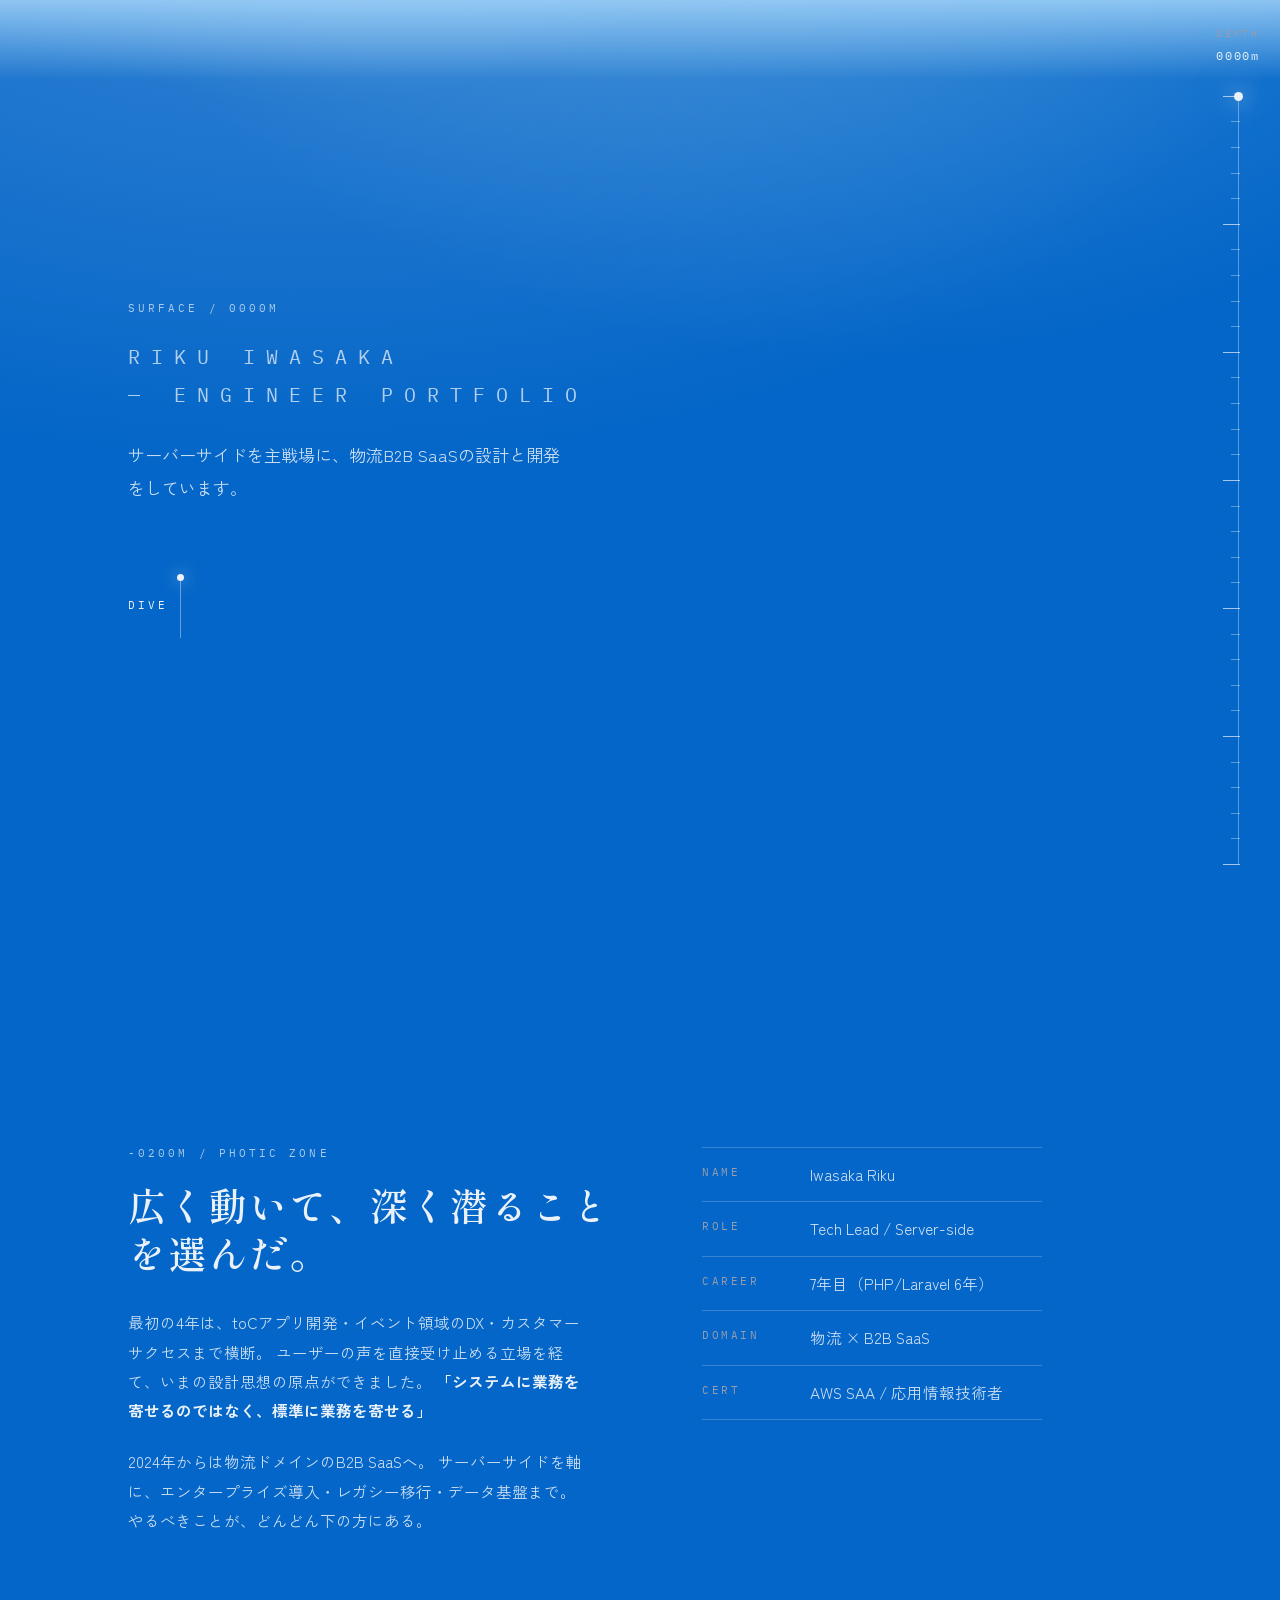
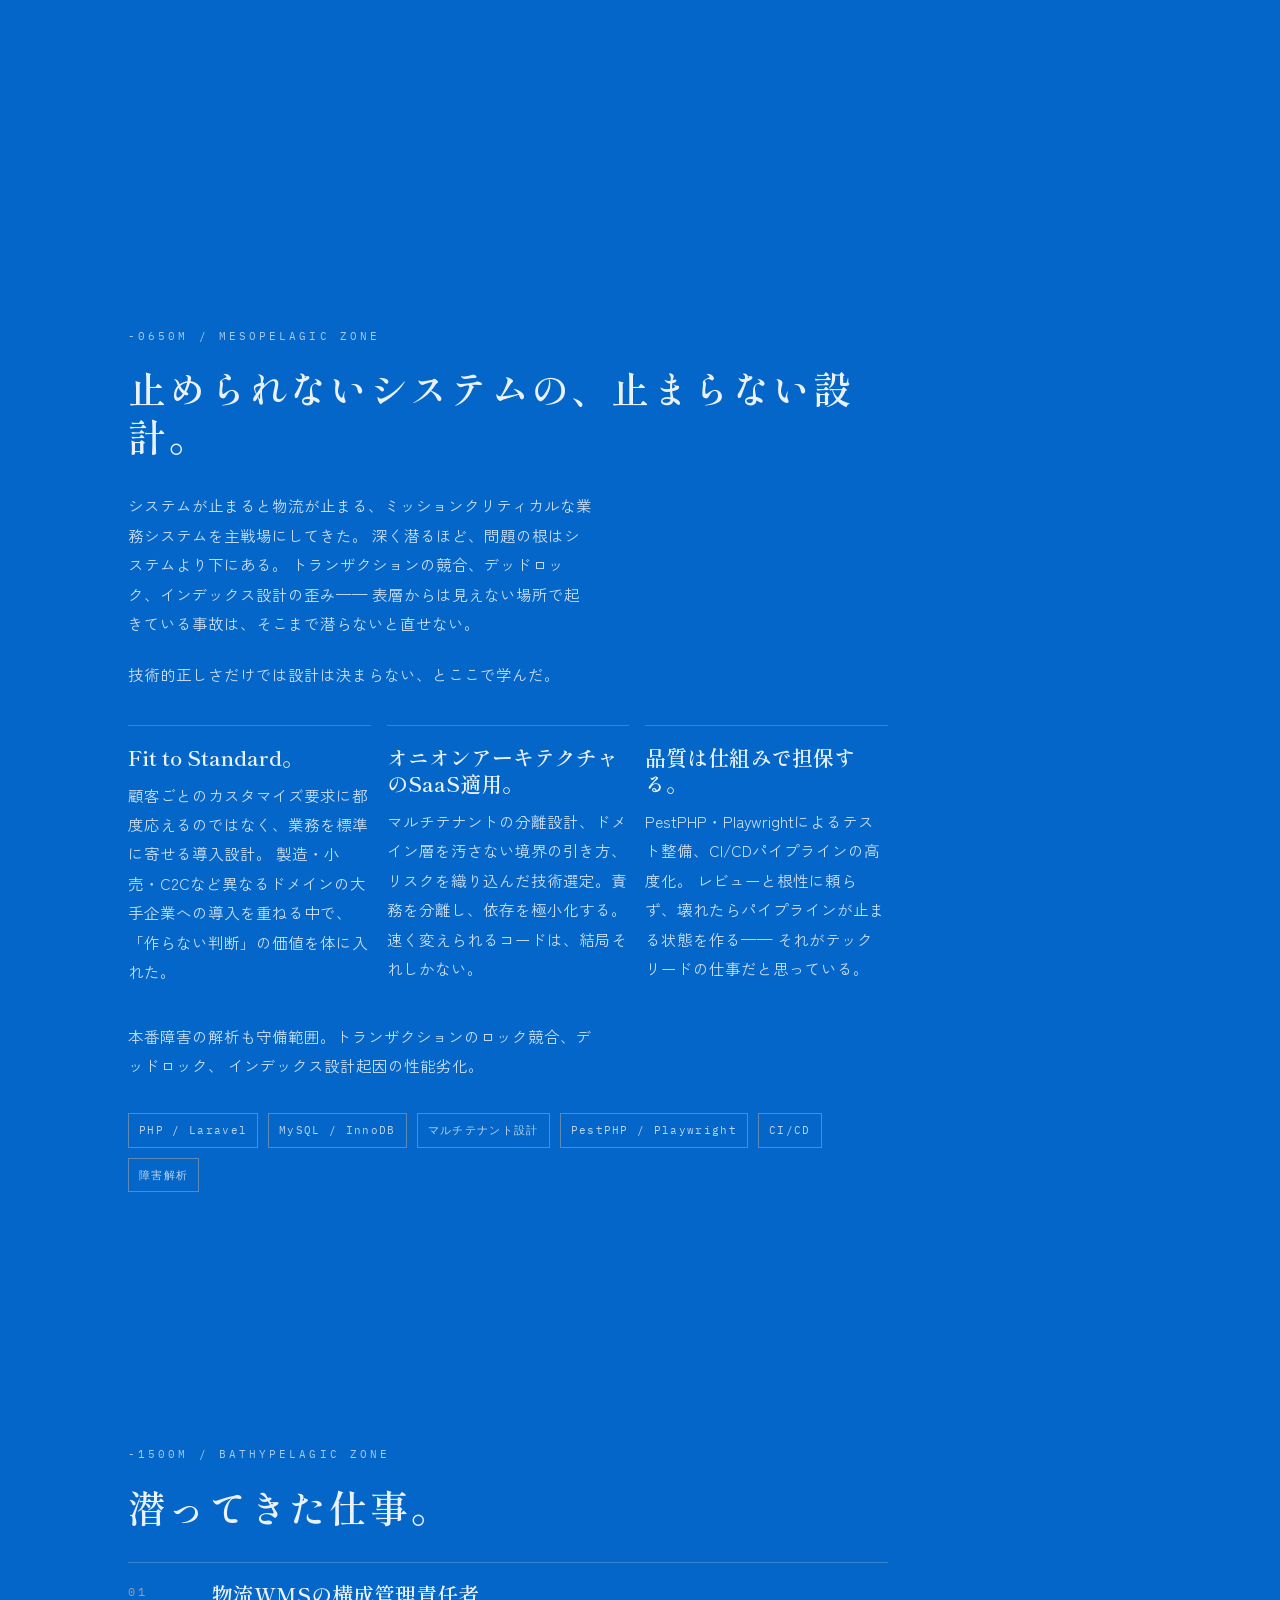
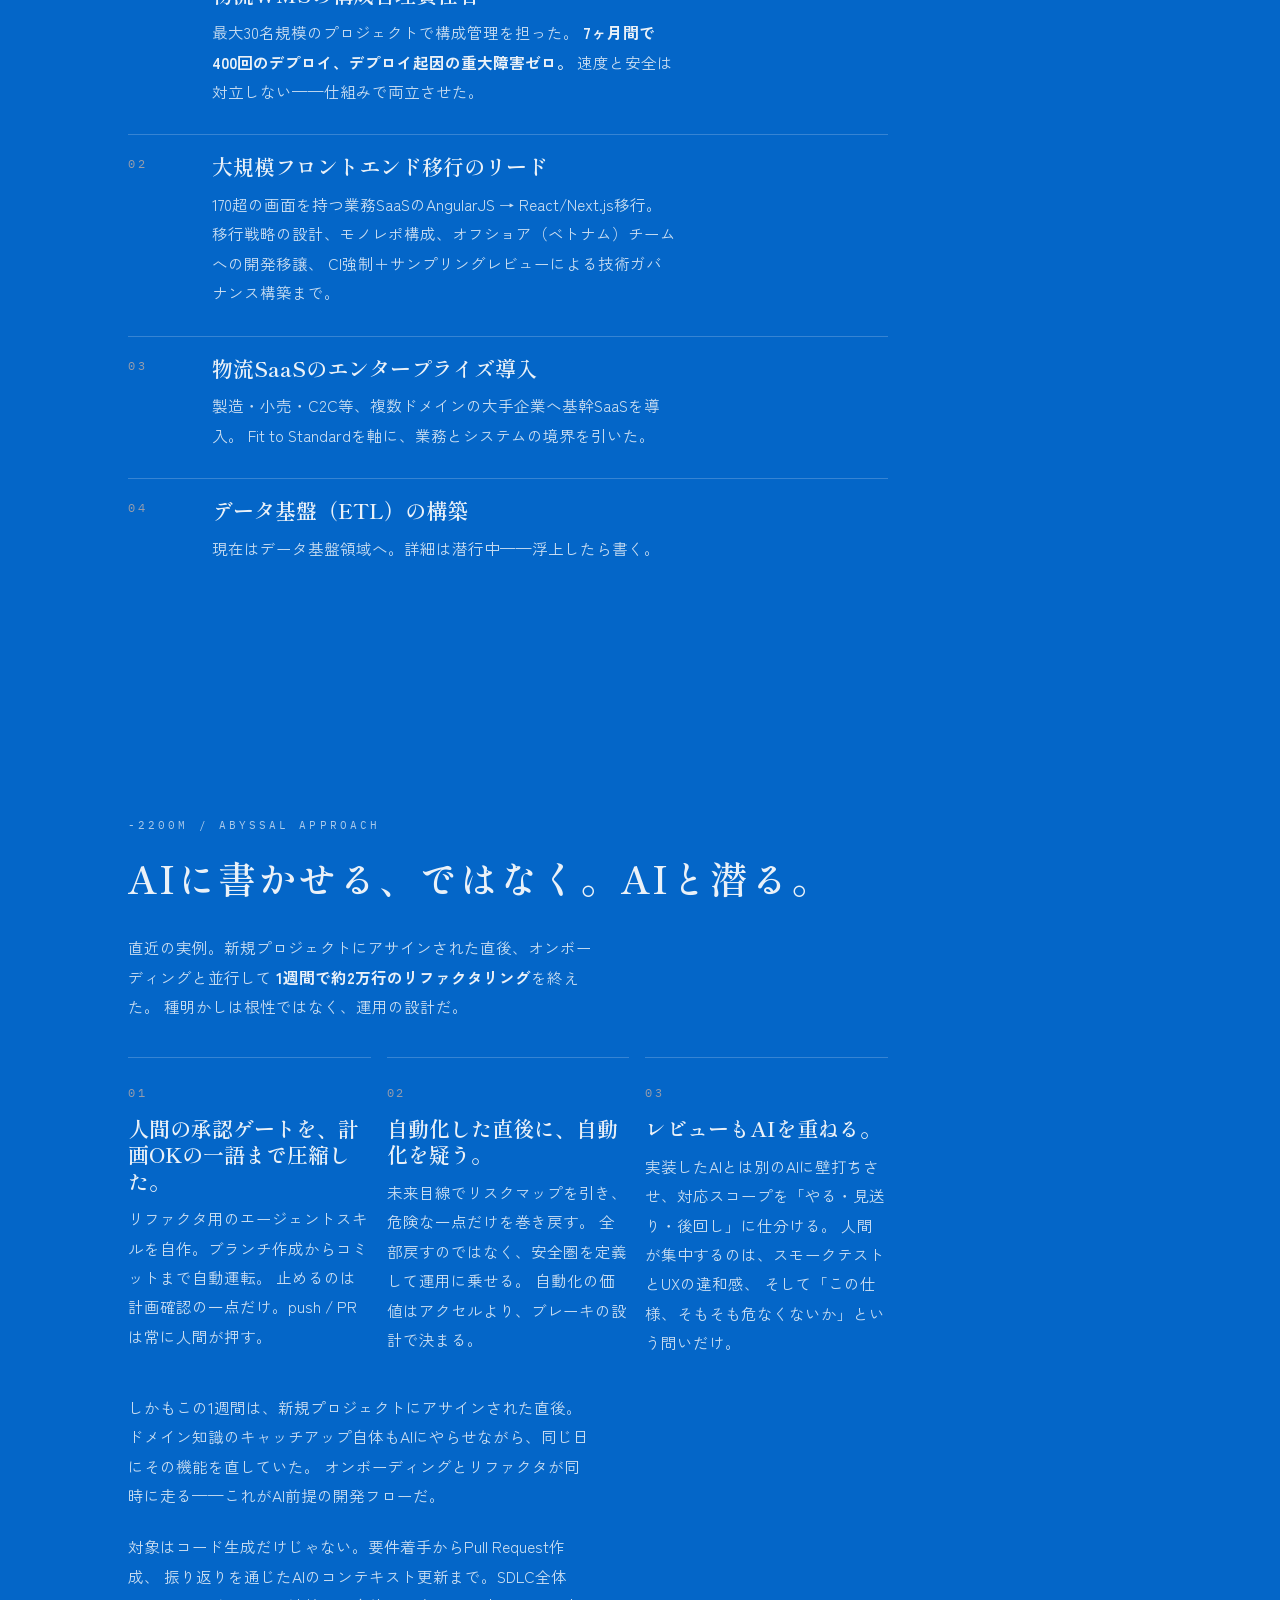
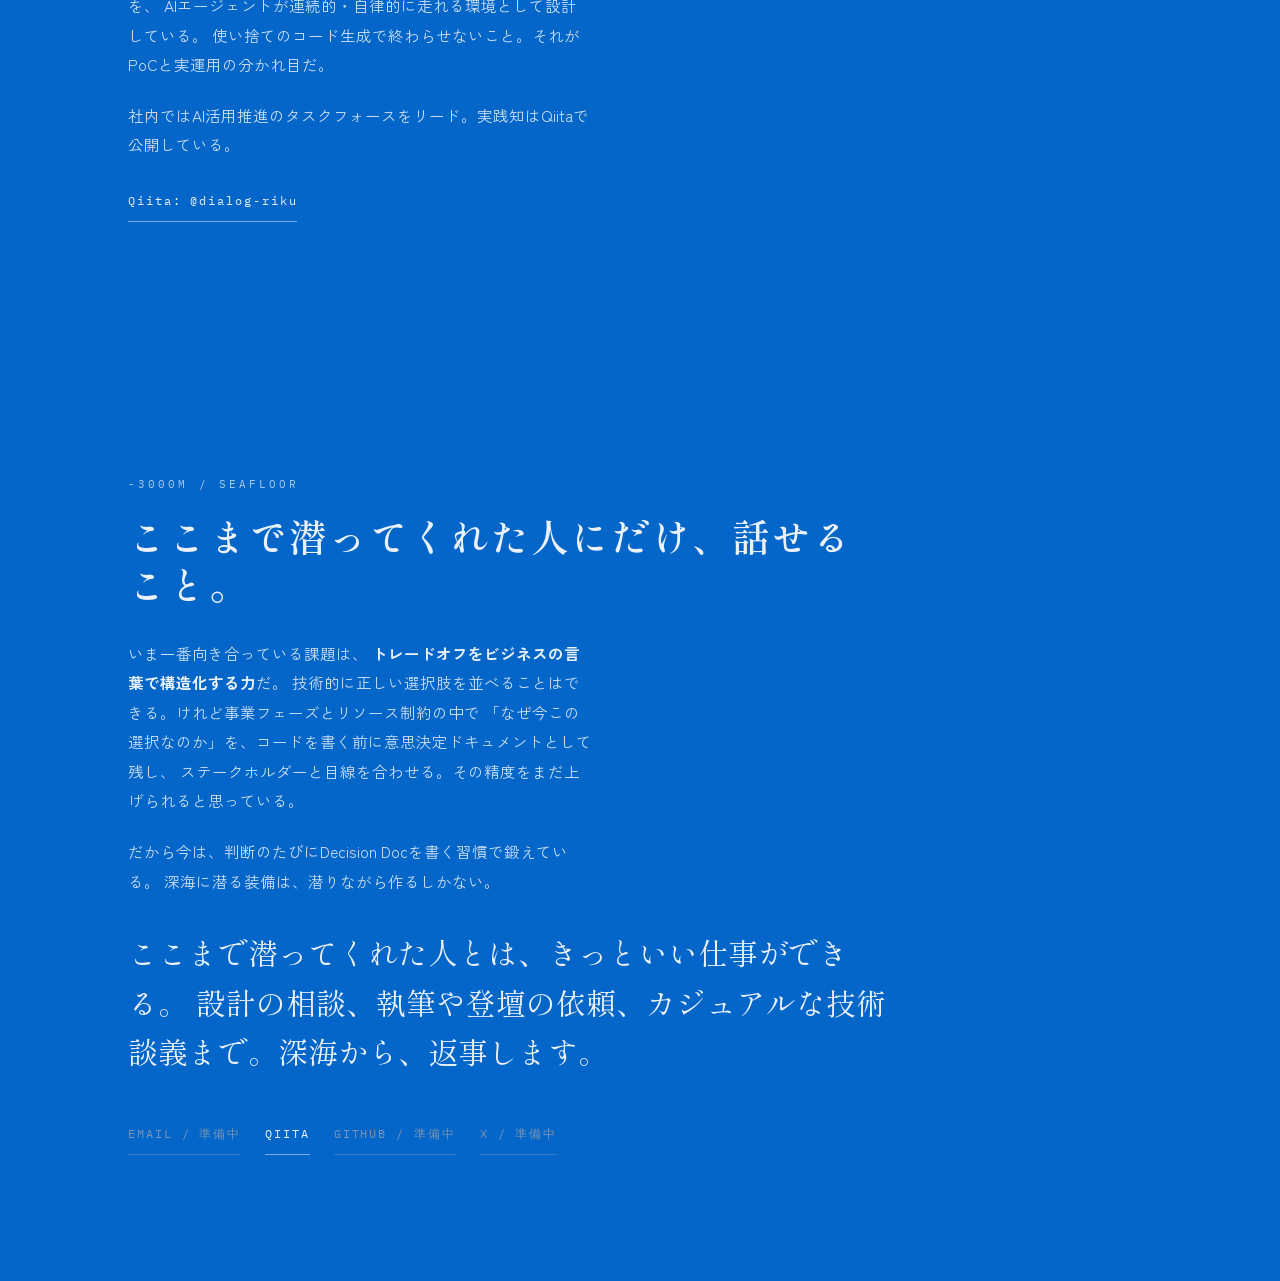
==== index.html @ 46584498 "feat(portfolio): refine personal branding and deepen narrative arc - Update hero section with full n" ====
<!doctype html>
<html lang="ja">
  <head>
    <meta charset="utf-8">
    <meta name="viewport" content="width=device-width, initial-scale=1">
    <meta
      name="description"
      content="陸駆のポートフォリオ。物流B2B SaaS、サーバーサイド設計、AI駆動開発について。"
    >
    <title>陸駆 Portfolio</title>
    <link rel="preconnect" href="https://fonts.googleapis.com">
    <link rel="preconnect" href="https://fonts.gstatic.com" crossorigin>
    <link
      href="https://fonts.googleapis.com/css2?family=IBM+Plex+Mono:wght@400;500&family=Shippori+Mincho:wght@500;600;800&family=Zen+Kaku+Gothic+New:wght@400;500;700&display=swap"
      rel="stylesheet"
    >
    <link rel="stylesheet" href="./styles.css?v=sky">
  </head>
  <body>
    <canvas id="marine-snow" aria-hidden="true"></canvas>
    <div class="sun-rays" aria-hidden="true"></div>

    <aside class="dive-meter" aria-label="現在の深度">
      <div class="meter-readout">
        <span class="meter-label">DEPTH</span>
        <span id="depth-value">0000m</span>
      </div>
      <div class="meter-track" aria-hidden="true">
        <div class="meter-ticks"></div>
        <div id="depth-marker" class="depth-marker"></div>
      </div>
    </aside>

    <main>
      <section class="section sky" id="sky" data-depth="-120" aria-labelledby="sky-title">
        <div class="content sky-content reveal">
          <p class="kicker">SKY / ↑0120M</p>
          <h2 id="sky-title">潜る前に、少しだけ上を見る。</h2>
          <p class="sky-lead">
            深く潜るほど、視界は狭くなる。
            だから潜る前に、何を守るかだけは空で決めておく。
          </p>
          <div class="sky-principles" aria-label="仕事の原則">
            <article>
              <span>WORK</span>
              <h3>作らない判断も、設計の一部。</h3>
              <p>
                速さは、雑さではなく準備で作る。
                何を足さないかを決めることが、長く変えられるコードの入口になる。
              </p>
            </article>
            <article>
              <span>AI</span>
              <h3>任せるほど、責任境界を濃くする。</h3>
              <p>
                AIは判断を薄める道具ではなく、問いを増やす道具にする。
                自動化の価値は、アクセルよりブレーキの設計で決まる。
              </p>
            </article>
            <article>
              <span>TEAM</span>
              <h3>いい設計は、コードの外でも説明できる。</h3>
              <p>
                技術の正しさを、事業と現場の言葉に翻訳する。
                その言葉が揃ってから、ようやく深く潜れる。
              </p>
            </article>
          </div>
          <p class="sky-note">ここは、見つけた人だけの余白です。</p>
        </div>
      </section>

      <section class="section hero" id="surface" data-depth="0" aria-labelledby="hero-title">
        <div class="content hero-content reveal">
          <p class="kicker">SURFACE / 0000M</p>
          <p class="hero-sub">RIKU IWASAKA <br>— ENGINEER PORTFOLIO</p>
          <p class="lead">
            サーバーサイドを主戦場に、物流B2B SaaSの設計と開発をしています。
          </p>
          <a class="dive-cue" href="#about" aria-label="Aboutへ進む">
            <span>DIVE</span>
            <i aria-hidden="true"></i>
          </a>
        </div>
      </section>

      <section class="section" id="about" data-depth="200" aria-labelledby="about-title">
        <div class="content split reveal">
          <div>
            <p class="depth-tag">-0200M / PHOTIC ZONE</p>
            <h2 id="about-title">広く動いて、深く潜ることを選んだ。</h2>
            <p>
              最初の4年は、toCアプリ開発・イベント領域のDX・カスタマーサクセスまで横断。
              ユーザーの声を直接受け止める立場を経て、いまの設計思想の原点ができました。
              <strong>「システムに業務を寄せるのではなく、標準に業務を寄せる」</strong>
            </p>
            <p>
              2024年からは物流ドメインのB2B SaaSへ。
              サーバーサイドを軸に、エンタープライズ導入・レガシー移行・データ基盤まで。
              やるべきことが、どんどん下の方にある。
            </p>
          </div>
          <dl class="facts" aria-label="基本情報">
            <div><dt>NAME</dt><dd>Iwasaka Riku</dd></div>
            <div><dt>ROLE</dt><dd>Tech Lead / Server-side</dd></div>
            <div><dt>CAREER</dt><dd>7年目（PHP/Laravel 6年）</dd></div>
            <div><dt>DOMAIN</dt><dd>物流 × B2B SaaS</dd></div>
            <div><dt>CERT</dt><dd>AWS SAA / 応用情報技術者</dd></div>
          </dl>
        </div>
      </section>

      <section class="section" id="server-side" data-depth="650" aria-labelledby="server-title">
        <div class="content reveal">
          <p class="depth-tag">-0650M / MESOPELAGIC ZONE</p>
          <h2 id="server-title">止められないシステムの、止まらない設計。</h2>
          <p>
            システムが止まると物流が止まる、ミッションクリティカルな業務システムを主戦場にしてきた。
            深く潜るほど、問題の根はシステムより下にある。
            トランザクションの競合、デッドロック、インデックス設計の歪み——
            表層からは見えない場所で起きている事故は、そこまで潜らないと直せない。
          </p>
          <p>
            技術的正しさだけでは設計は決まらない、とここで学んだ。
          </p>

          <div class="thought-grid">
            <article>
              <h3>Fit to Standard。</h3>
              <p>
                顧客ごとのカスタマイズ要求に都度応えるのではなく、業務を標準に寄せる導入設計。
                製造・小売・C2Cなど異なるドメインの大手企業への導入を重ねる中で、
                「作らない判断」の価値を体に入れた。
              </p>
            </article>
            <article>
              <h3>オニオンアーキテクチャのSaaS適用。</h3>
              <p>
                マルチテナントの分離設計、ドメイン層を汚さない境界の引き方、
                リスクを織り込んだ技術選定。責務を分離し、依存を極小化する。
                速く変えられるコードは、結局それしかない。
              </p>
            </article>
            <article>
              <h3>品質は仕組みで担保する。</h3>
              <p>
                PestPHP・Playwrightによるテスト整備、CI/CDパイプラインの高度化。
                レビューと根性に頼らず、壊れたらパイプラインが止まる状態を作る——
                それがテックリードの仕事だと思っている。
              </p>
            </article>
          </div>

          <p>
            本番障害の解析も守備範囲。トランザクションのロック競合、デッドロック、
            インデックス設計起因の性能劣化。
          </p>

          <ul class="chips" aria-label="技術領域">
            <li>PHP / Laravel</li>
            <li>MySQL / InnoDB</li>
            <li>マルチテナント設計</li>
            <li>PestPHP / Playwright</li>
            <li>CI/CD</li>
            <li>障害解析</li>
          </ul>
        </div>
      </section>

      <section class="section" id="works" data-depth="1500" aria-labelledby="works-title">
        <div class="content reveal">
          <p class="depth-tag">-1500M / BATHYPELAGIC ZONE</p>
          <h2 id="works-title">潜ってきた仕事。</h2>
          <div class="work-list">
            <article class="work-item">
              <p class="work-index">01</p>
              <h3>物流WMSの構成管理責任者</h3>
              <p>
                最大30名規模のプロジェクトで構成管理を担った。
                <strong>7ヶ月間で400回のデプロイ、デプロイ起因の重大障害ゼロ。</strong>
                速度と安全は対立しない——仕組みで両立させた。
              </p>
            </article>
            <article class="work-item">
              <p class="work-index">02</p>
              <h3>大規模フロントエンド移行のリード</h3>
              <p>
                170超の画面を持つ業務SaaSのAngularJS → React/Next.js移行。
                移行戦略の設計、モノレポ構成、オフショア（ベトナム）チームへの開発移譲、
                CI強制＋サンプリングレビューによる技術ガバナンス構築まで。
              </p>
            </article>
            <article class="work-item">
              <p class="work-index">03</p>
              <h3>物流SaaSのエンタープライズ導入</h3>
              <p>
                製造・小売・C2C等、複数ドメインの大手企業へ基幹SaaSを導入。
                Fit to Standardを軸に、業務とシステムの境界を引いた。
              </p>
            </article>
            <article class="work-item">
              <p class="work-index">04</p>
              <h3>データ基盤（ETL）の構築</h3>
              <p>
                現在はデータ基盤領域へ。詳細は潜行中——浮上したら書く。
              </p>
            </article>
          </div>
        </div>
      </section>

      <section class="section" id="ai-driven" data-depth="2200" aria-labelledby="ai-title">
        <div class="content reveal">
          <p class="depth-tag">-2200M / ABYSSAL APPROACH</p>
          <h2 id="ai-title">AIに書かせる、ではなく。AIと潜る。</h2>
          <p>
            直近の実例。新規プロジェクトにアサインされた直後、オンボーディングと並行して
            <strong>1週間で約2万行のリファクタリング</strong>を終えた。
            種明かしは根性ではなく、運用の設計だ。
          </p>
          <div class="ai-flow" aria-label="AI駆動開発の流れ">
            <article>
              <span>01</span>
              <h3>人間の承認ゲートを、計画OKの一語まで圧縮した。</h3>
              <p>
                リファクタ用のエージェントスキルを自作。ブランチ作成からコミットまで自動運転。
                止めるのは計画確認の一点だけ。push / PR は常に人間が押す。
              </p>
            </article>
            <article>
              <span>02</span>
              <h3>自動化した直後に、自動化を疑う。</h3>
              <p>
                未来目線でリスクマップを引き、危険な一点だけを巻き戻す。
                全部戻すのではなく、安全圏を定義して運用に乗せる。
                自動化の価値はアクセルより、ブレーキの設計で決まる。
              </p>
            </article>
            <article>
              <span>03</span>
              <h3>レビューもAIを重ねる。</h3>
              <p>
                実装したAIとは別のAIに壁打ちさせ、対応スコープを「やる・見送り・後回し」に仕分ける。
                人間が集中するのは、スモークテストとUXの違和感、
                そして「この仕様、そもそも危なくないか」という問いだけ。
              </p>
            </article>
          </div>
          <p>
            しかもこの1週間は、新規プロジェクトにアサインされた直後。
            ドメイン知識のキャッチアップ自体もAIにやらせながら、同じ日にその機能を直していた。
            オンボーディングとリファクタが同時に走る——これがAI前提の開発フローだ。
          </p>
          <p>
            対象はコード生成だけじゃない。要件着手からPull Request作成、
            振り返りを通じたAIのコンテキスト更新まで。SDLC全体を、
            AIエージェントが連続的・自律的に走れる環境として設計している。
            使い捨てのコード生成で終わらせないこと。それがPoCと実運用の分かれ目だ。
          </p>
          <p>
            社内ではAI活用推進のタスクフォースをリード。実践知はQiitaで公開している。
          </p>
          <a class="text-link" href="https://qiita.com/dialog-riku" target="_blank" rel="noreferrer">
            Qiita: @dialog-riku
          </a>
        </div>
      </section>

      <section class="section contact" id="contact" data-depth="3000" aria-labelledby="contact-title">
        <div class="content reveal">
          <p class="depth-tag">-3000M / SEAFLOOR</p>
          <h2 id="contact-title">ここまで潜ってくれた人にだけ、話せること。</h2>
          <p>
            いま一番向き合っている課題は、
            <strong>トレードオフをビジネスの言葉で構造化する力</strong>だ。
            技術的に正しい選択肢を並べることはできる。けれど事業フェーズとリソース制約の中で
            「なぜ今この選択なのか」を、コードを書く前に意思決定ドキュメントとして残し、
            ステークホルダーと目線を合わせる。その精度をまだ上げられると思っている。
          </p>
          <p>
            だから今は、判断のたびにDecision Docを書く習慣で鍛えている。
            深海に潜る装備は、潜りながら作るしかない。
          </p>
          <p class="closing">
            ここまで潜ってくれた人とは、きっといい仕事ができる。
            設計の相談、執筆や登壇の依頼、カジュアルな技術談義まで。深海から、返事します。
          </p>
          <nav class="links" aria-label="連絡先リンク">
            <span aria-disabled="true">EMAIL / 準備中</span>
            <a href="https://qiita.com/dialog-riku" target="_blank" rel="noreferrer">QIITA</a>
            <span aria-disabled="true">GITHUB / 準備中</span>
            <span aria-disabled="true">X / 準備中</span>
          </nav>
        </div>
      </section>
    </main>

    <script src="./script.js?v=sky"></script>
  </body>
</html>
---- styles.css ----
:root {
  --surface: #0466c8;
  --shallow: #0353a4;
  --photic: #023e7d;
  --meso: #002855;
  --bathy: #001845;
  --floor: #001233;
  --muted-1: #33415c;
  --muted-2: #5c677d;
  --muted-3: #7d8597;
  --muted-4: #979dac;
  --ink: #eaf1f8;
  --ink-body: rgba(234, 241, 248, 0.86);
  --ink-soft: rgba(234, 241, 248, 0.72);
  --line: rgba(234, 241, 248, 0.22);
  --panel: rgba(0, 18, 51, 0.24);
  --meter-width: 84px;
  color-scheme: dark;
}

* {
  box-sizing: border-box;
}

html {
  scroll-behavior: smooth;
  scroll-snap-type: y proximity;
}

body {
  margin: 0;
  min-width: 320px;
  background: var(--surface);
  color: var(--ink);
  font-family: "Zen Kaku Gothic New", system-ui, sans-serif;
  font-size: 15.5px;
  line-height: 1.9;
  overflow-x: hidden;
  transition: background-color 0.18s linear;
}

body.is-in-sky {
  color-scheme: light;
}

body::before {
  position: fixed;
  inset: 0;
  z-index: -3;
  content: "";
  background:
    linear-gradient(90deg, rgba(234, 241, 248, 0.06) 1px, transparent 1px),
    linear-gradient(180deg, rgba(234, 241, 248, 0.04) 1px, transparent 1px);
  background-size: 96px 96px;
  opacity: 0.18;
  pointer-events: none;
}

a {
  color: inherit;
  text-decoration: none;
}

a:focus-visible,
button:focus-visible {
  outline: 2px solid var(--ink);
  outline-offset: 4px;
}

p {
  max-width: 58ch;
  margin: 0 0 1.35rem;
  color: var(--ink-body);
}

strong {
  color: var(--ink);
  font-weight: 700;
}

h1,
h2,
h3 {
  margin: 0;
  color: var(--ink);
  font-family: "Shippori Mincho", serif;
  font-weight: 600;
  line-height: 1.25;
}

h1 {
  font-size: clamp(44px, 8vw, 104px);
  font-weight: 800;
  letter-spacing: 0.04em;
  line-height: 1.08;
}

h2 {
  max-width: 760px;
  margin-bottom: 2rem;
  font-size: clamp(26px, 3.4vw, 38px);
  letter-spacing: 0.06em;
}

h3 {
  margin-bottom: 0.65rem;
  font-size: 21px;
}

main {
  position: relative;
  z-index: 1;
}

.section {
  min-height: 100vh;
  padding: 14vh calc(12vw + var(--meter-width)) 14vh 10vw;
  display: grid;
  align-items: center;
}

.content {
  width: min(760px, 100%);
}

.split {
  width: min(980px, 100%);
  display: grid;
  grid-template-columns: minmax(0, 1fr) minmax(260px, 340px);
  gap: clamp(36px, 7vw, 84px);
  align-items: start;
}

.kicker,
.depth-tag,
.hero-sub,
.meter-label,
.meter-readout,
.work-index,
.chips,
.links,
.ai-flow span,
.sky-principles span {
  font-family: "IBM Plex Mono", ui-monospace, monospace;
}

.kicker,
.depth-tag {
  margin-bottom: 1.1rem;
  color: var(--ink-soft);
  font-size: 11px;
  letter-spacing: 0.28em;
}

.hero {
  scroll-snap-align: start;
}

.sky {
  --ink: #10243a;
  --ink-body: rgba(16, 36, 58, 0.78);
  --ink-soft: rgba(16, 36, 58, 0.55);
  --line: rgba(16, 36, 58, 0.18);
  position: fixed;
  inset: 0;
  z-index: 20;
  display: grid;
  align-items: center;
  padding: 14vh calc(12vw + var(--meter-width)) 14vh 10vw;
  /* 初期状態：画面上に隠れている */
  transform: translateY(-100%);
  will-change: transform;
  background:
    linear-gradient(
      180deg,
      rgba(255, 255, 255, 1) 0%,
      rgba(246, 251, 255, 1) 50%,
      rgba(209, 233, 248, 1) 80%,
      rgba(160, 210, 248, 1) 100%
    ),
    linear-gradient(90deg, rgba(16, 36, 58, 0.05) 1px, transparent 1px),
    linear-gradient(180deg, rgba(16, 36, 58, 0.04) 1px, transparent 1px);
  background-size:
    auto,
    112px 112px,
    112px 112px;
}

/* sky が完全に表示された状態 */
.sky.is-landing {
  transform: translateY(0);
}

/* hero との境目グラデーション：sky の底辺に */
.sky::after {
  position: absolute;
  right: 0;
  bottom: -80px;
  left: 0;
  height: 80px;
  content: "";
  overflow: visible;
  background: linear-gradient(
    180deg,
    rgba(160, 210, 248, 0.85) 0%,
    rgba(4, 102, 200, 0) 100%
  );
  pointer-events: none;
}

.sky-content {
  width: min(900px, 100%);
  z-index: 1;
  opacity: 0;
  transform: translateY(20px);
  transition:
    opacity 0.5s ease,
    transform 0.5s ease;
}

.sky-content.is-visible-sky {
  opacity: 1;
  transform: translateY(0);
}

.sky h2 {
  max-width: 680px;
}

.sky-lead {
  max-width: 46ch;
  font-size: clamp(17px, 2vw, 21px);
}

.sky-principles {
  display: grid;
  grid-template-columns: repeat(3, minmax(0, 1fr));
  gap: 18px;
  margin: 2.6rem 0 2rem;
}

.sky-principles article {
  border-top: 1px solid var(--line);
  padding-top: 18px;
}

.sky-principles span {
  display: inline-block;
  margin-bottom: 0.7rem;
  color: rgba(16, 36, 58, 0.48);
  font-size: 11px;
  letter-spacing: 0.22em;
}

.sky-principles h3 {
  font-size: 20px;
}

.sky-principles p {
  margin-bottom: 0;
}

.sky-note {
  max-width: 34ch;
  margin-top: 2.4rem;
  color: rgba(16, 36, 58, 0.62);
  font-family: "Shippori Mincho", serif;
  font-size: clamp(18px, 2vw, 24px);
  line-height: 1.7;
}

.hero {
  align-items: center;
  min-height: 100svh;
}

.hero-content {
  padding-top: 4vh;
}

.hero-sub {
  margin: 1.15rem 0 1.6rem;
  color: rgba(234, 241, 248, 0.75);
  font-size: clamp(15px, 1.6vw, 20px);
  letter-spacing: 0.55em;
}

.lead {
  max-width: 48ch;
  font-size: 17px;
}

.sun-rays {
  position: fixed;
  inset: -20vh -10vw auto -10vw;
  z-index: -2;
  height: 74vh;
  background:
    radial-gradient(
      ellipse at 28% 0%,
      rgba(255, 255, 255, 0.42),
      rgba(255, 255, 255, 0.12) 30%,
      transparent 68%
    ),
    radial-gradient(
      ellipse at 64% -8%,
      rgba(196, 232, 255, 0.28),
      transparent 58%
    );
  mix-blend-mode: screen;
  pointer-events: none;
  transition: opacity 0.18s linear;
}

#marine-snow {
  position: fixed;
  inset: 0;
  z-index: -1;
  width: 100vw;
  height: 100vh;
  pointer-events: none;
}

.dive-cue {
  position: relative;
  display: inline-grid;
  grid-template-columns: auto 16px;
  gap: 12px;
  align-items: center;
  margin-top: 3rem;
  color: var(--ink);
  font-family: "IBM Plex Mono", ui-monospace, monospace;
  font-size: 11px;
  letter-spacing: 0.28em;
}

.dive-cue i {
  position: relative;
  width: 1px;
  height: 64px;
  background: rgba(234, 241, 248, 0.42);
}

.dive-cue i::after {
  position: absolute;
  top: 0;
  left: -3px;
  width: 7px;
  height: 7px;
  border-radius: 50%;
  content: "";
  background: var(--ink);
  box-shadow: 0 0 16px rgba(234, 241, 248, 0.8);
  animation: dive-dot 1.8s ease-in-out infinite;
}

.dive-meter {
  position: fixed;
  top: 0;
  right: 0;
  z-index: 10;
  width: var(--meter-width);
  height: 100svh;
  display: grid;
  grid-template-rows: auto 1fr;
  justify-items: center;
  padding: 24px 0;
  pointer-events: none;
}

.meter-readout {
  display: grid;
  justify-items: center;
  gap: 2px;
  color: var(--ink);
  font-size: 12px;
  letter-spacing: 0.16em;
}

.meter-label {
  color: var(--muted-4);
  font-size: 10px;
  letter-spacing: 0.26em;
}

.meter-track {
  position: relative;
  width: 40px;
  margin-top: 28px;
  margin-bottom: 12px;
}

.meter-track::before {
  position: absolute;
  top: 0;
  bottom: 0;
  left: 50%;
  width: 1px;
  content: "";
  background: rgba(234, 241, 248, 0.38);
}

body.is-in-sky .meter-readout,
body.is-in-sky .meter-label {
  color: rgba(16, 36, 58, 0.74);
}

body.is-in-sky .meter-track::before,
body.is-in-sky .meter-ticks span {
  background: rgba(16, 36, 58, 0.34);
}

body.is-in-sky .meter-ticks span.major {
  background: rgba(16, 36, 58, 0.58);
}

body.is-in-sky .depth-marker {
  background: #10243a;
  box-shadow:
    0 0 18px rgba(255, 255, 255, 0.9),
    0 0 32px rgba(4, 102, 200, 0.26);
}

.meter-ticks {
  position: absolute;
  inset: 0;
}

.meter-ticks span {
  position: absolute;
  right: 18px;
  width: 9px;
  height: 1px;
  background: rgba(234, 241, 248, 0.38);
}

.meter-ticks span.major {
  width: 17px;
  background: rgba(234, 241, 248, 0.7);
}

.depth-marker {
  position: absolute;
  left: 50%;
  width: 9px;
  height: 9px;
  border-radius: 999px;
  background: var(--ink);
  box-shadow:
    0 0 20px rgba(234, 241, 248, 0.9),
    0 0 42px rgba(94, 188, 255, 0.75);
  transform: translate(-4px, -4px);
}

.facts {
  margin: 0.25rem 0 0;
  border-top: 1px solid var(--line);
  color: var(--ink);
}

.facts div {
  display: grid;
  grid-template-columns: 88px minmax(0, 1fr);
  gap: 20px;
  padding: 14px 0;
  border-bottom: 1px solid var(--line);
}

.facts dt {
  color: var(--muted-4);
  font-family: "IBM Plex Mono", ui-monospace, monospace;
  font-size: 11px;
  letter-spacing: 0.22em;
}

.facts dd {
  margin: 0;
  color: var(--ink-body);
  line-height: 1.65;
}

.thought-grid,
.ai-flow {
  display: grid;
  gap: 16px;
  margin: 2.2rem 0;
}

.thought-grid {
  grid-template-columns: repeat(3, minmax(0, 1fr));
}

.thought-grid article,
.ai-flow article,
.work-item {
  border-top: 1px solid var(--line);
  padding-top: 18px;
}

.thought-grid p,
.ai-flow p,
.work-item p {
  margin-bottom: 0;
}

.chips {
  display: flex;
  flex-wrap: wrap;
  gap: 10px;
  padding: 0;
  margin: 2rem 0 0;
  list-style: none;
}

.chips li {
  min-height: 34px;
  display: inline-flex;
  align-items: center;
  border: 1px solid rgba(151, 157, 172, 0.62);
  padding: 6px 10px;
  color: rgba(234, 241, 248, 0.8);
  font-size: 11px;
  letter-spacing: 0.12em;
}

.work-list {
  display: grid;
  gap: 28px;
}

.work-item {
  display: grid;
  grid-template-columns: 56px minmax(0, 1fr);
  column-gap: 28px;
}

.work-item h3,
.work-item p:not(.work-index) {
  grid-column: 2;
}

.work-index {
  grid-row: 1 / 3;
  margin: 0;
  color: var(--muted-4);
  font-size: 12px;
  letter-spacing: 0.25em;
}

.ai-flow {
  grid-template-columns: repeat(3, minmax(0, 1fr));
}

.ai-flow span {
  display: inline-block;
  margin-bottom: 0.65rem;
  color: var(--muted-4);
  font-size: 12px;
  letter-spacing: 0.22em;
}

.text-link,
.links a,
.links span {
  min-height: 40px;
  display: inline-flex;
  align-items: center;
  border-bottom: 1px solid rgba(234, 241, 248, 0.5);
  color: var(--ink);
  font-family: "IBM Plex Mono", ui-monospace, monospace;
  font-size: 12px;
  letter-spacing: 0.16em;
}

.links {
  display: flex;
  flex-wrap: wrap;
  gap: 16px 24px;
  margin-top: 2.4rem;
}

.links span {
  border-bottom-color: rgba(151, 157, 172, 0.36);
  color: rgba(151, 157, 172, 0.82);
}

.closing {
  margin-top: 2rem;
  color: var(--ink);
  font-family: "Shippori Mincho", serif;
  font-size: clamp(20px, 2.6vw, 30px);
  line-height: 1.65;
}

.reveal {
  opacity: 0;
  transform: translateY(28px);
  transition:
    opacity 0.9s ease,
    transform 0.9s ease;
}

.reveal.is-visible {
  opacity: 1;
  transform: translateY(0);
}

@keyframes dive-dot {
  0% {
    opacity: 0;
    transform: translateY(0);
  }
  18%,
  72% {
    opacity: 1;
  }
  100% {
    opacity: 0;
    transform: translateY(58px);
  }
}

@media (max-width: 920px) {
  .thought-grid,
  .ai-flow,
  .sky-principles,
  .split {
    grid-template-columns: 1fr;
  }
}

@media (max-width: 720px) {
  :root {
    --meter-width: 56px;
  }

  body {
    font-size: 15px;
  }

  .section {
    padding: 13vh calc(22px + var(--meter-width)) 13vh 22px;
  }

  .hero-sub {
    letter-spacing: 0.32em;
  }

  .meter-readout {
    transform: rotate(90deg);
    transform-origin: center;
    margin-top: 30px;
  }

  .meter-track {
    width: 28px;
    margin-top: 62px;
  }

  .meter-ticks span {
    right: 12px;
  }

  .meter-ticks span.major {
    width: 13px;
  }

  .facts div,
  .work-item {
    grid-template-columns: 1fr;
    gap: 6px;
  }

  .work-item h3,
  .work-item p:not(.work-index) {
    grid-column: 1;
  }

  .work-index {
    grid-row: auto;
  }
}

@media (prefers-reduced-motion: reduce) {
  html {
    scroll-behavior: auto;
  }

  *,
  *::before,
  *::after {
    animation: none !important;
    transition: none !important;
  }

  .reveal {
    opacity: 1;
    transform: none;
  }

  #marine-snow {
    display: none;
  }
}
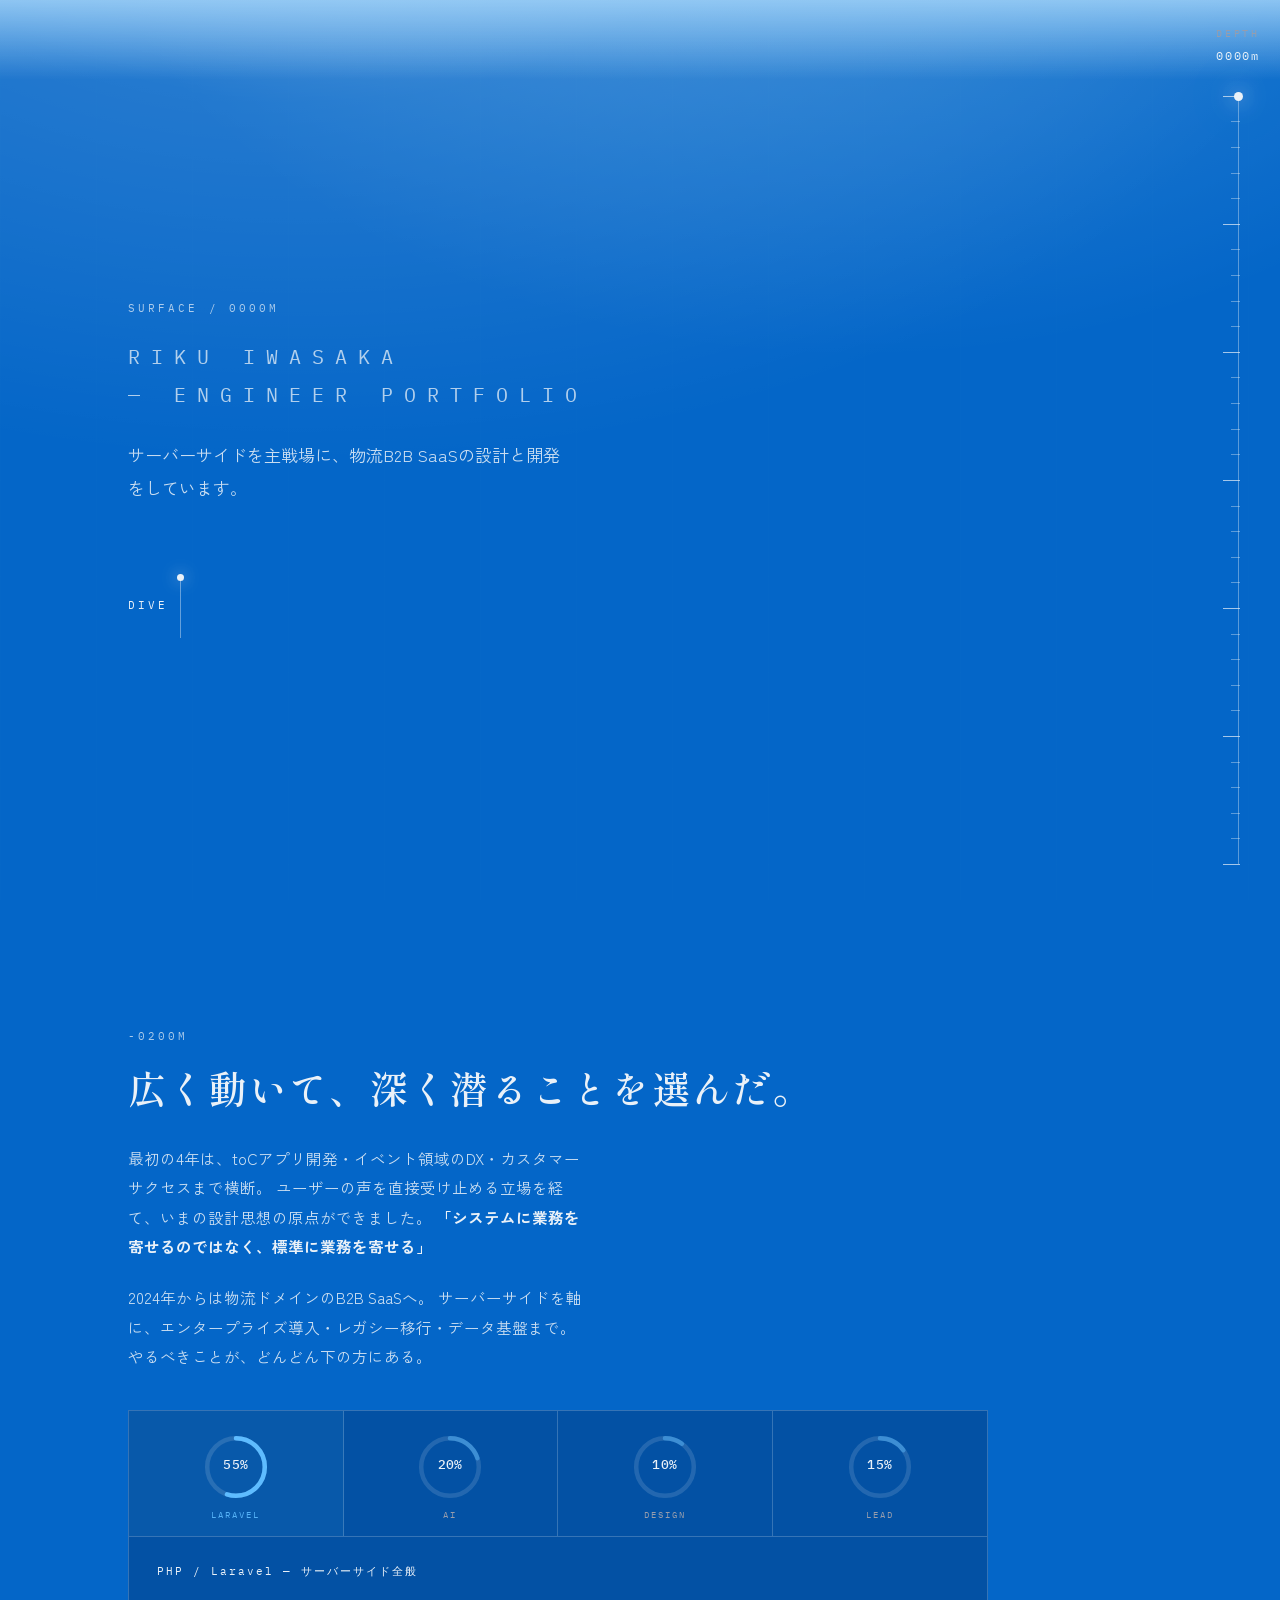
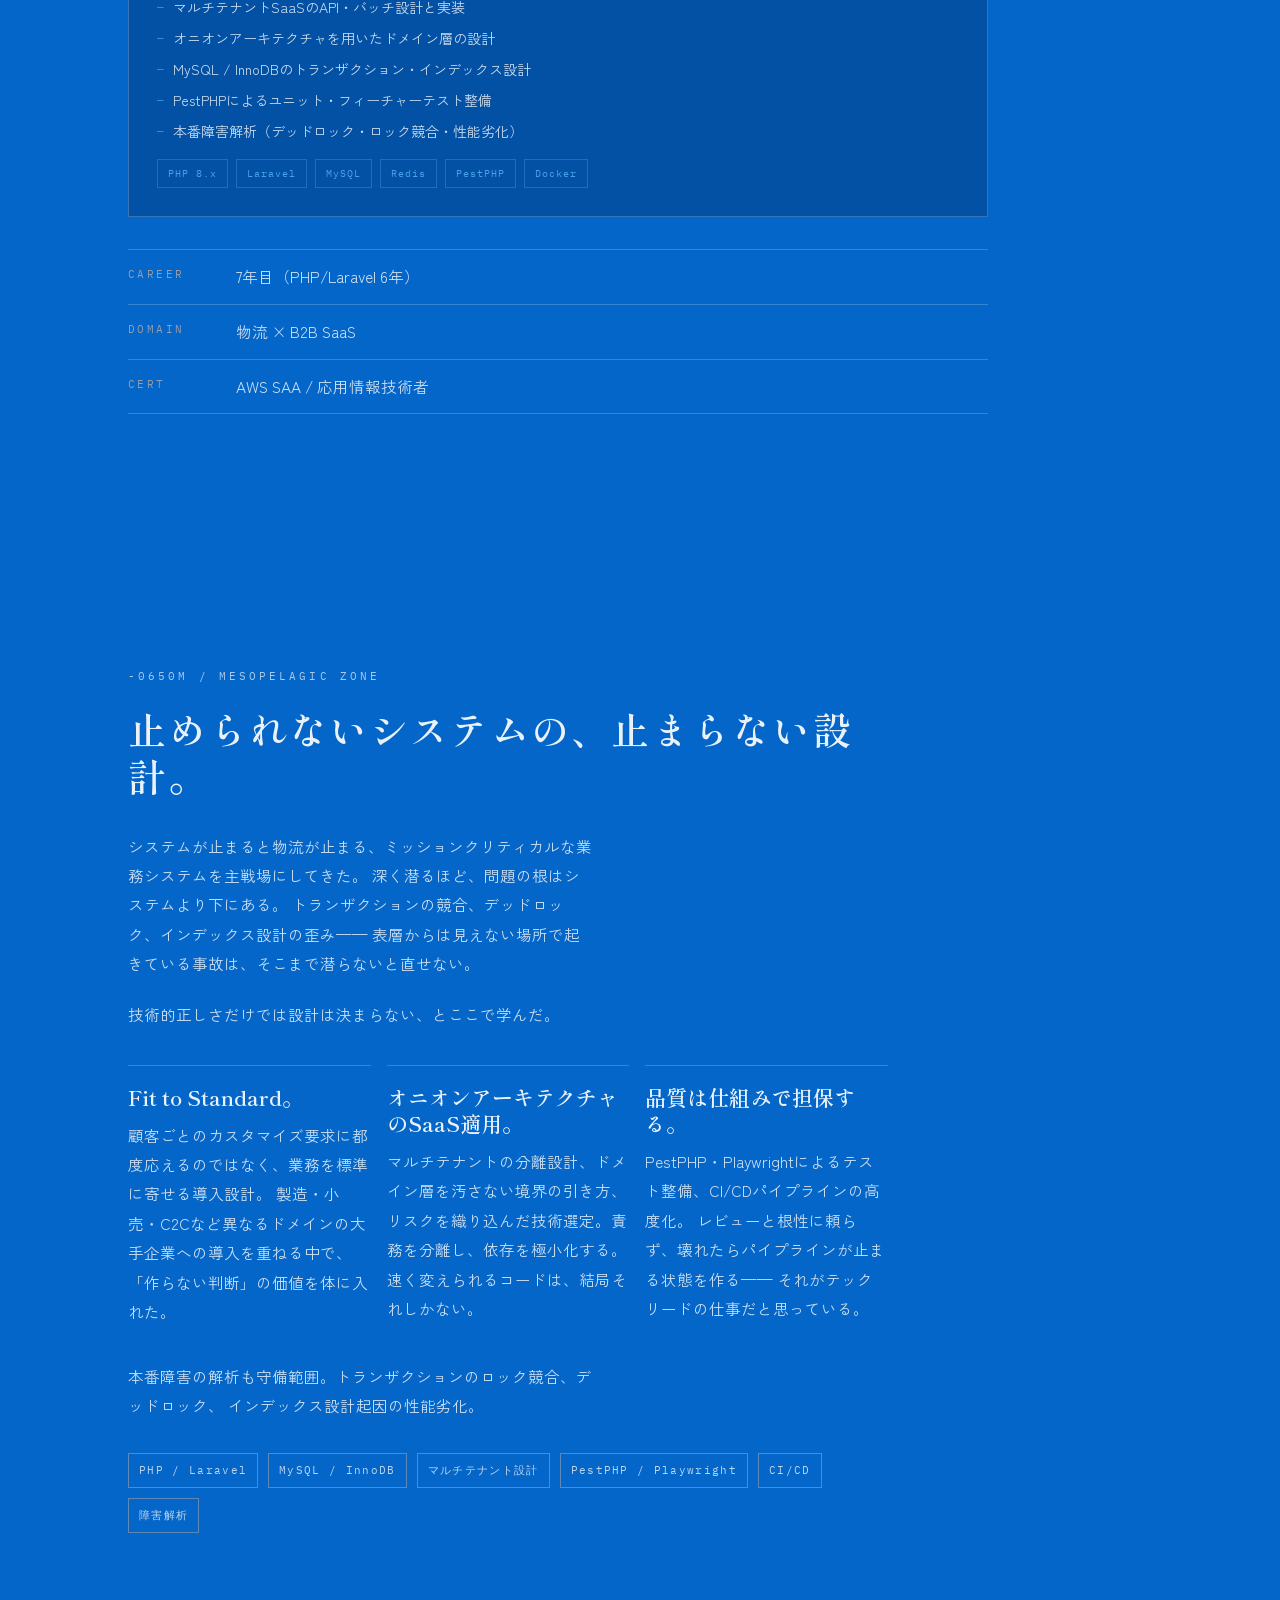
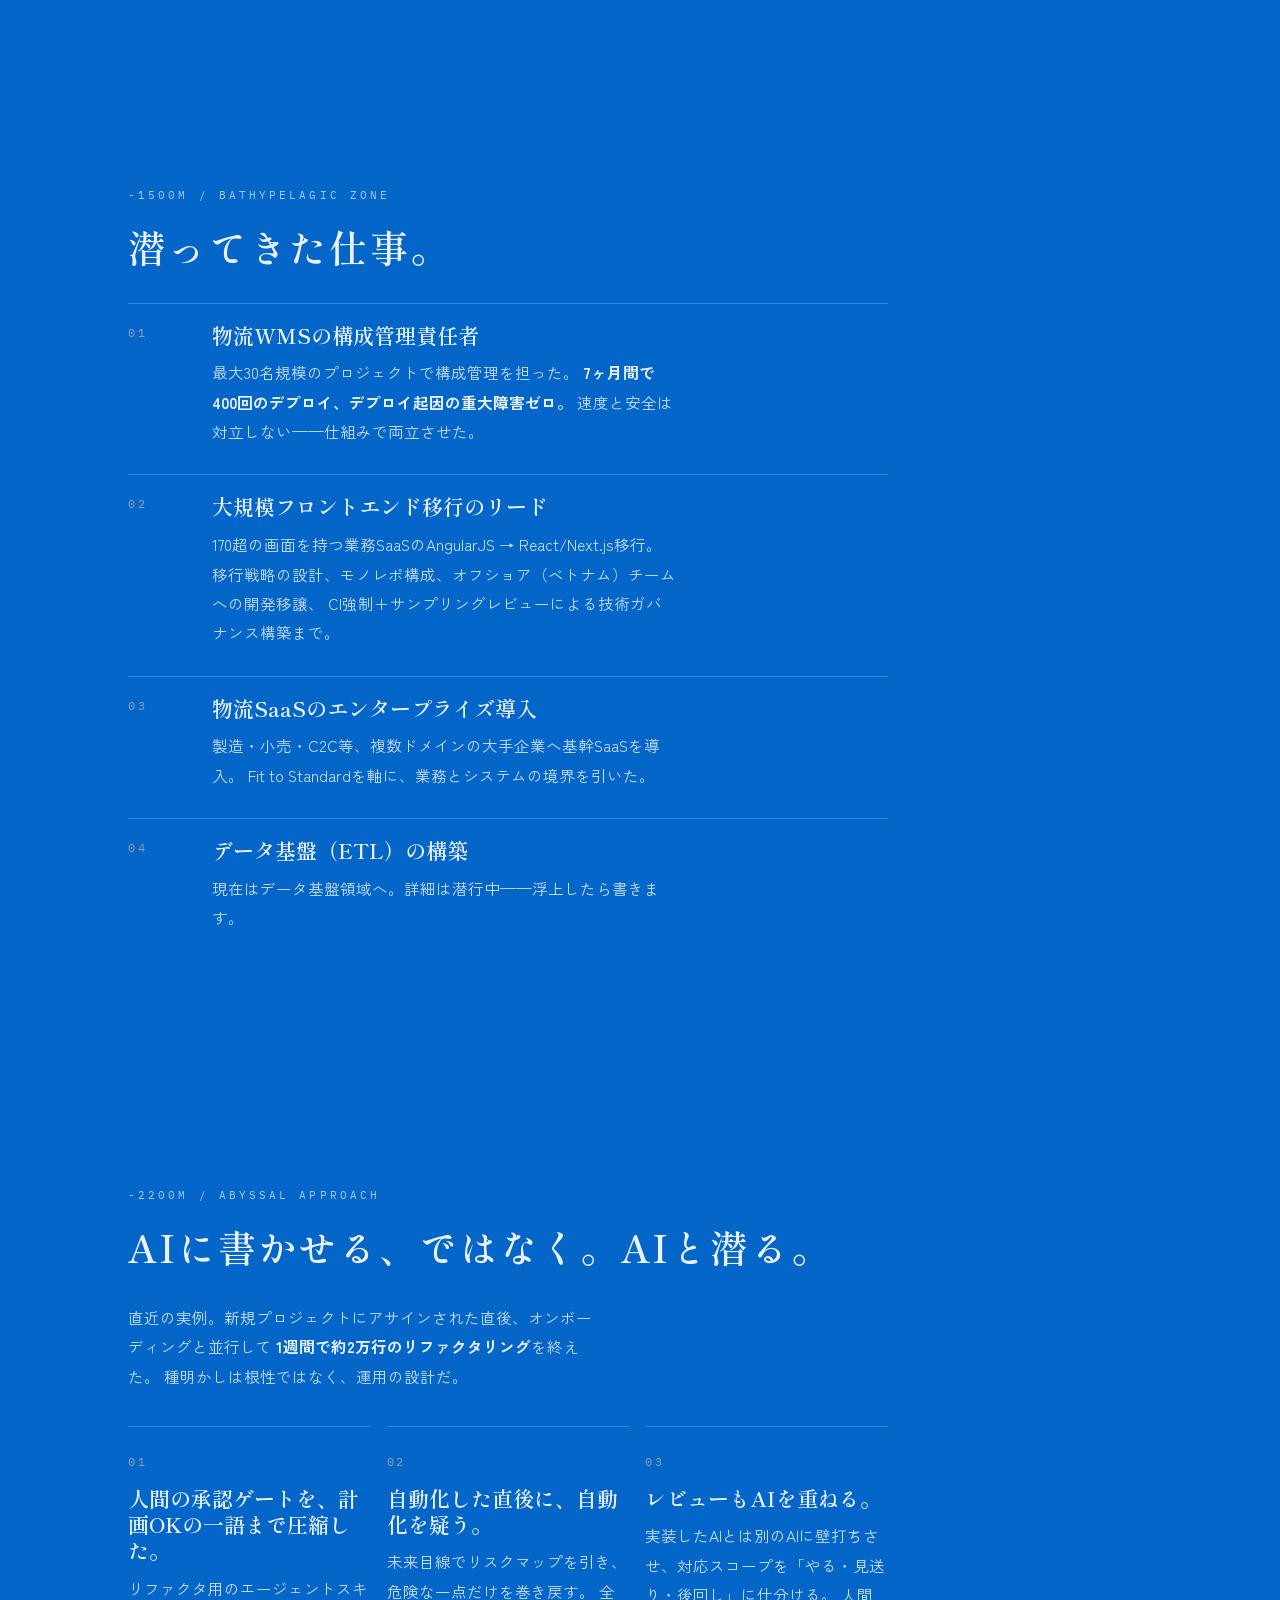
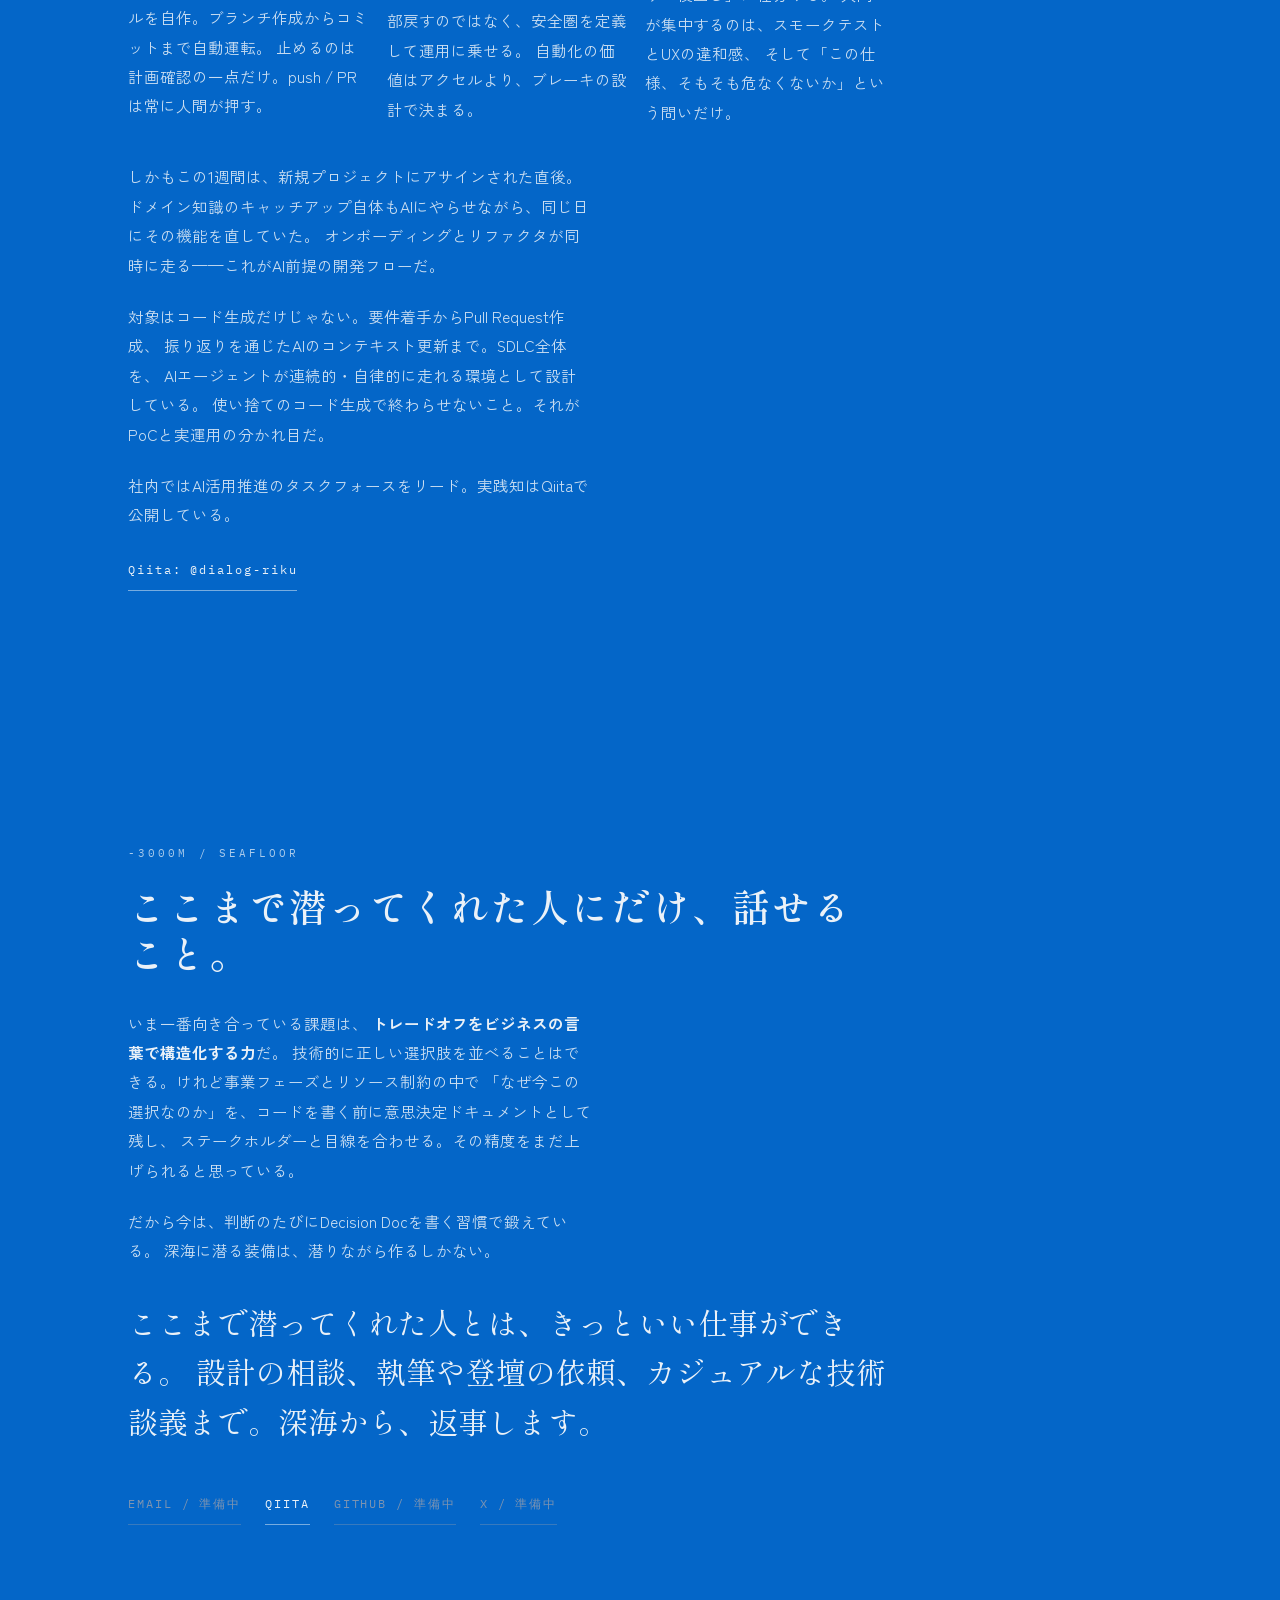
==== commit fbef06b6: "feat(about): add interactive skills panel with gauge visualization - Replace split layout with cente" ====
--- a/index.html
+++ b/index.html
@@ -85,24 +85,118 @@
       </section>
 
       <section class="section" id="about" data-depth="200" aria-labelledby="about-title">
-        <div class="content split reveal">
-          <div>
-            <p class="depth-tag">-0200M / PHOTIC ZONE</p>
-            <h2 id="about-title">広く動いて、深く潜ることを選んだ。</h2>
-            <p>
-              最初の4年は、toCアプリ開発・イベント領域のDX・カスタマーサクセスまで横断。
-              ユーザーの声を直接受け止める立場を経て、いまの設計思想の原点ができました。
-              <strong>「システムに業務を寄せるのではなく、標準に業務を寄せる」</strong>
-            </p>
-            <p>
-              2024年からは物流ドメインのB2B SaaSへ。
-              サーバーサイドを軸に、エンタープライズ導入・レガシー移行・データ基盤まで。
-              やるべきことが、どんどん下の方にある。
-            </p>
-          </div>
+        <div class="content about-content reveal">
+          <p class="depth-tag">-0200M</p>
+          <h2 id="about-title">広く動いて、深く潜ることを選んだ。</h2>
+          <p>
+            最初の4年は、toCアプリ開発・イベント領域のDX・カスタマーサクセスまで横断。
+            ユーザーの声を直接受け止める立場を経て、いまの設計思想の原点ができました。
+            <strong>「システムに業務を寄せるのではなく、標準に業務を寄せる」</strong>
+          </p>
+          <p>
+            2024年からは物流ドメインのB2B SaaSへ。
+            サーバーサイドを軸に、エンタープライズ導入・レガシー移行・データ基盤まで。
+            やるべきことが、どんどん下の方にある。
+          </p>
+
+          <div class="instrument-panel" aria-label="専門領域">
+
+            <div class="gauges" role="tablist" aria-label="専門領域を選択">
+              <button class="gauge-item is-active" role="tab" aria-selected="true" aria-controls="panel-laravel" data-panel="laravel">
+                <svg class="gauge-ring" viewBox="0 0 80 80" aria-hidden="true">
+                  <circle class="gauge-bg" cx="40" cy="40" r="32"/>
+                  <circle class="gauge-fill" cx="40" cy="40" r="32" data-value="55"/>
+                </svg>
+                <span class="gauge-value">55%</span>
+                <span class="gauge-label">LARAVEL</span>
+              </button>
+              <button class="gauge-item" role="tab" aria-selected="false" aria-controls="panel-ai" data-panel="ai">
+                <svg class="gauge-ring" viewBox="0 0 80 80" aria-hidden="true">
+                  <circle class="gauge-bg" cx="40" cy="40" r="32"/>
+                  <circle class="gauge-fill" cx="40" cy="40" r="32" data-value="20"/>
+                </svg>
+                <span class="gauge-value">20%</span>
+                <span class="gauge-label">AI</span>
+              </button>
+              <button class="gauge-item" role="tab" aria-selected="false" aria-controls="panel-design" data-panel="design">
+                <svg class="gauge-ring" viewBox="0 0 80 80" aria-hidden="true">
+                  <circle class="gauge-bg" cx="40" cy="40" r="32"/>
+                  <circle class="gauge-fill" cx="40" cy="40" r="32" data-value="10"/>
+                </svg>
+                <span class="gauge-value">10%</span>
+                <span class="gauge-label">DESIGN</span>
+              </button>
+              <button class="gauge-item" role="tab" aria-selected="false" aria-controls="panel-lead" data-panel="lead">
+                <svg class="gauge-ring" viewBox="0 0 80 80" aria-hidden="true">
+                  <circle class="gauge-bg" cx="40" cy="40" r="32"/>
+                  <circle class="gauge-fill" cx="40" cy="40" r="32" data-value="15"/>
+                </svg>
+                <span class="gauge-value">15%</span>
+                <span class="gauge-label">LEAD</span>
+              </button>
+            </div>
+
+            <div class="gauge-panels">
+
+              <div id="panel-laravel" class="gauge-panel is-active" role="tabpanel">
+                <p class="gauge-panel-title">PHP / Laravel — サーバーサイド全般</p>
+                <ul class="gauge-panel-list">
+                  <li>マルチテナントSaaSのAPI・バッチ設計と実装</li>
+                  <li>オニオンアーキテクチャを用いたドメイン層の設計</li>
+                  <li>MySQL / InnoDBのトランザクション・インデックス設計</li>
+                  <li>PestPHPによるユニット・フィーチャーテスト整備</li>
+                  <li>本番障害解析（デッドロック・ロック競合・性能劣化）</li>
+                </ul>
+                <ul class="gauge-panel-chips">
+                  <li>PHP 8.x</li><li>Laravel</li><li>MySQL</li><li>Redis</li><li>PestPHP</li><li>Docker</li>
+                </ul>
+              </div>
+
+              <div id="panel-ai" class="gauge-panel" role="tabpanel" hidden>
+                <p class="gauge-panel-title">AI駆動開発 — エージェント設計と運用</p>
+                <ul class="gauge-panel-list">
+                  <li>1週間・2万行規模のAIリファクタリング実施</li>
+                  <li>Kiro・Claudeを使ったエージェントスキル自作</li>
+                  <li>ブランチ作成〜コミットまでの自動化パイプライン構築</li>
+                  <li>SDLC全体へのAIエージェント組み込み設計</li>
+                  <li>社内AI活用推進タスクフォースのリード</li>
+                </ul>
+                <ul class="gauge-panel-chips">
+                  <li>Kiro</li><li>Claude</li><li>GitHub Actions</li><li>Prompt Engineering</li>
+                </ul>
+              </div>
+
+              <div id="panel-design" class="gauge-panel" role="tabpanel" hidden>
+                <p class="gauge-panel-title">システム設計 — 構造と境界を引く</p>
+                <ul class="gauge-panel-list">
+                  <li>Fit to Standard を軸とした導入設計</li>
+                  <li>マルチテナントのテナント分離・権限モデル設計</li>
+                  <li>AngularJS → React / Next.js の移行戦略設計</li>
+                  <li>Decision Docによる意思決定の構造化と合意形成</li>
+                </ul>
+                <ul class="gauge-panel-chips">
+                  <li>オニオンアーキテクチャ</li><li>DDD</li><li>ADR</li><li>Next.js</li>
+                </ul>
+              </div>
+
+              <div id="panel-lead" class="gauge-panel" role="tabpanel" hidden>
+                <p class="gauge-panel-title">テックリード — 仕組みで品質を担保する</p>
+                <ul class="gauge-panel-list">
+                  <li>最大30名規模プロジェクトの構成管理責任者</li>
+                  <li>7ヶ月400デプロイ・重大障害ゼロの運用設計</li>
+                  <li>CI/CDパイプラインの高度化とレビュープロセス設計</li>
+                  <li>オフショアチームへの技術移譲とガバナンス構築</li>
+                  <li>トレードオフのビジネス言語化とステークホルダー合意</li>
+                </ul>
+                <ul class="gauge-panel-chips">
+                  <li>GitHub Actions</li><li>Playwright</li><li>モノレポ</li><li>技術戦略</li>
+                </ul>
+              </div>
+
+            </div>
+          </div>
+
           <dl class="facts" aria-label="基本情報">
-            <div><dt>NAME</dt><dd>Iwasaka Riku</dd></div>
-            <div><dt>ROLE</dt><dd>Tech Lead / Server-side</dd></div>
             <div><dt>CAREER</dt><dd>7年目（PHP/Laravel 6年）</dd></div>
             <div><dt>DOMAIN</dt><dd>物流 × B2B SaaS</dd></div>
             <div><dt>CERT</dt><dd>AWS SAA / 応用情報技術者</dd></div>
@@ -202,7 +296,7 @@
               <p class="work-index">04</p>
               <h3>データ基盤（ETL）の構築</h3>
               <p>
-                現在はデータ基盤領域へ。詳細は潜行中——浮上したら書く。
+                現在はデータ基盤領域へ。詳細は潜行中——浮上したら書きます。
               </p>
             </article>
           </div>
--- a/styles.css
+++ b/styles.css
@@ -452,6 +452,201 @@
   transform: translate(-4px, -4px);
 }
 
+/* ── Instrument panel (2セクション目) ───────────────────────────── */
+
+.about-content {
+  width: min(860px, 100%);
+}
+
+.instrument-panel {
+  margin: 2.4rem 0 2rem;
+  border: 1px solid var(--line);
+  background: var(--panel);
+}
+
+/* ゲージ行（タブリスト） */
+.gauges {
+  display: grid;
+  grid-template-columns: repeat(4, 1fr);
+  border-bottom: 1px solid var(--line);
+}
+
+.gauge-item {
+  position: relative;
+  display: grid;
+  justify-items: center;
+  gap: 6px;
+  padding: 20px 12px 16px;
+  background: none;
+  border: none;
+  border-right: 1px solid var(--line);
+  color: inherit;
+  cursor: pointer;
+  transition: background 0.15s;
+}
+
+.gauge-item:last-child {
+  border-right: none;
+}
+
+.gauge-item:hover {
+  background: rgba(234, 241, 248, 0.04);
+}
+
+.gauge-item.is-active {
+  background: rgba(94, 188, 255, 0.07);
+}
+
+.gauge-ring {
+  width: 72px;
+  height: 72px;
+  transform: rotate(-90deg);
+}
+
+.gauge-bg {
+  fill: none;
+  stroke: rgba(234, 241, 248, 0.14);
+  stroke-width: 5;
+}
+
+.gauge-fill {
+  fill: none;
+  stroke: rgba(94, 188, 255, 0.45);
+  stroke-width: 5;
+  stroke-linecap: round;
+  stroke-dasharray: 201.06;
+  stroke-dashoffset: 201.06;
+  transition: stroke-dashoffset 1.2s cubic-bezier(0.16, 1, 0.3, 1);
+}
+
+.gauge-item.is-active .gauge-fill {
+  stroke: rgba(94, 188, 255, 1);
+}
+
+.gauge-value {
+  position: absolute;
+  top: calc(20px + 36px - 9px);
+  left: 50%;
+  transform: translateX(-50%);
+  color: var(--ink);
+  font-family: "IBM Plex Mono", ui-monospace, monospace;
+  font-size: 13px;
+  font-weight: 500;
+  letter-spacing: 0.02em;
+  line-height: 1;
+  white-space: nowrap;
+}
+
+.gauge-label {
+  color: var(--muted-4);
+  font-family: "IBM Plex Mono", ui-monospace, monospace;
+  font-size: 9px;
+  letter-spacing: 0.22em;
+}
+
+.gauge-item.is-active .gauge-label {
+  color: rgba(94, 188, 255, 0.9);
+}
+
+/* 詳細パネル */
+.gauge-panels {
+  padding: 24px 28px 28px;
+}
+
+.gauge-panel {
+  display: none;
+}
+
+.gauge-panel.is-active {
+  display: block;
+  animation: panel-in 0.3s ease;
+}
+
+@keyframes panel-in {
+  from {
+    opacity: 0;
+    transform: translateY(6px);
+  }
+  to {
+    opacity: 1;
+    transform: translateY(0);
+  }
+}
+
+.gauge-panel-title {
+  margin: 0 0 14px;
+  color: var(--ink);
+  font-family: "IBM Plex Mono", ui-monospace, monospace;
+  font-size: 11px;
+  letter-spacing: 0.18em;
+  max-width: none;
+}
+
+.gauge-panel-list {
+  list-style: none;
+  padding: 0;
+  margin: 0 0 16px;
+  display: grid;
+  gap: 8px;
+}
+
+.gauge-panel-list li {
+  padding-left: 16px;
+  position: relative;
+  color: var(--ink-body);
+  font-size: 14px;
+  line-height: 1.65;
+}
+
+.gauge-panel-list li::before {
+  content: "—";
+  position: absolute;
+  left: 0;
+  color: rgba(94, 188, 255, 0.55);
+  font-family: "IBM Plex Mono", ui-monospace, monospace;
+  font-size: 11px;
+  top: 2px;
+}
+
+.gauge-panel-chips {
+  list-style: none;
+  padding: 0;
+  margin: 0;
+  display: flex;
+  flex-wrap: wrap;
+  gap: 8px;
+}
+
+.gauge-panel-chips li {
+  border: 1px solid rgba(94, 188, 255, 0.28);
+  padding: 4px 10px;
+  color: rgba(94, 188, 255, 0.75);
+  font-family: "IBM Plex Mono", ui-monospace, monospace;
+  font-size: 10px;
+  letter-spacing: 0.1em;
+}
+
+@media (max-width: 720px) {
+  .gauges {
+    grid-template-columns: repeat(2, 1fr);
+  }
+
+  .gauge-item:nth-child(2) {
+    border-right: none;
+  }
+
+  .gauge-item:nth-child(1),
+  .gauge-item:nth-child(2) {
+    border-bottom: 1px solid var(--line);
+  }
+
+  .gauge-panels {
+    padding: 20px;
+  }
+}
+
+/* ── /Instrument panel ───────────────────────────────────────────── */
+
 .facts {
   margin: 0.25rem 0 0;
   border-top: 1px solid var(--line);
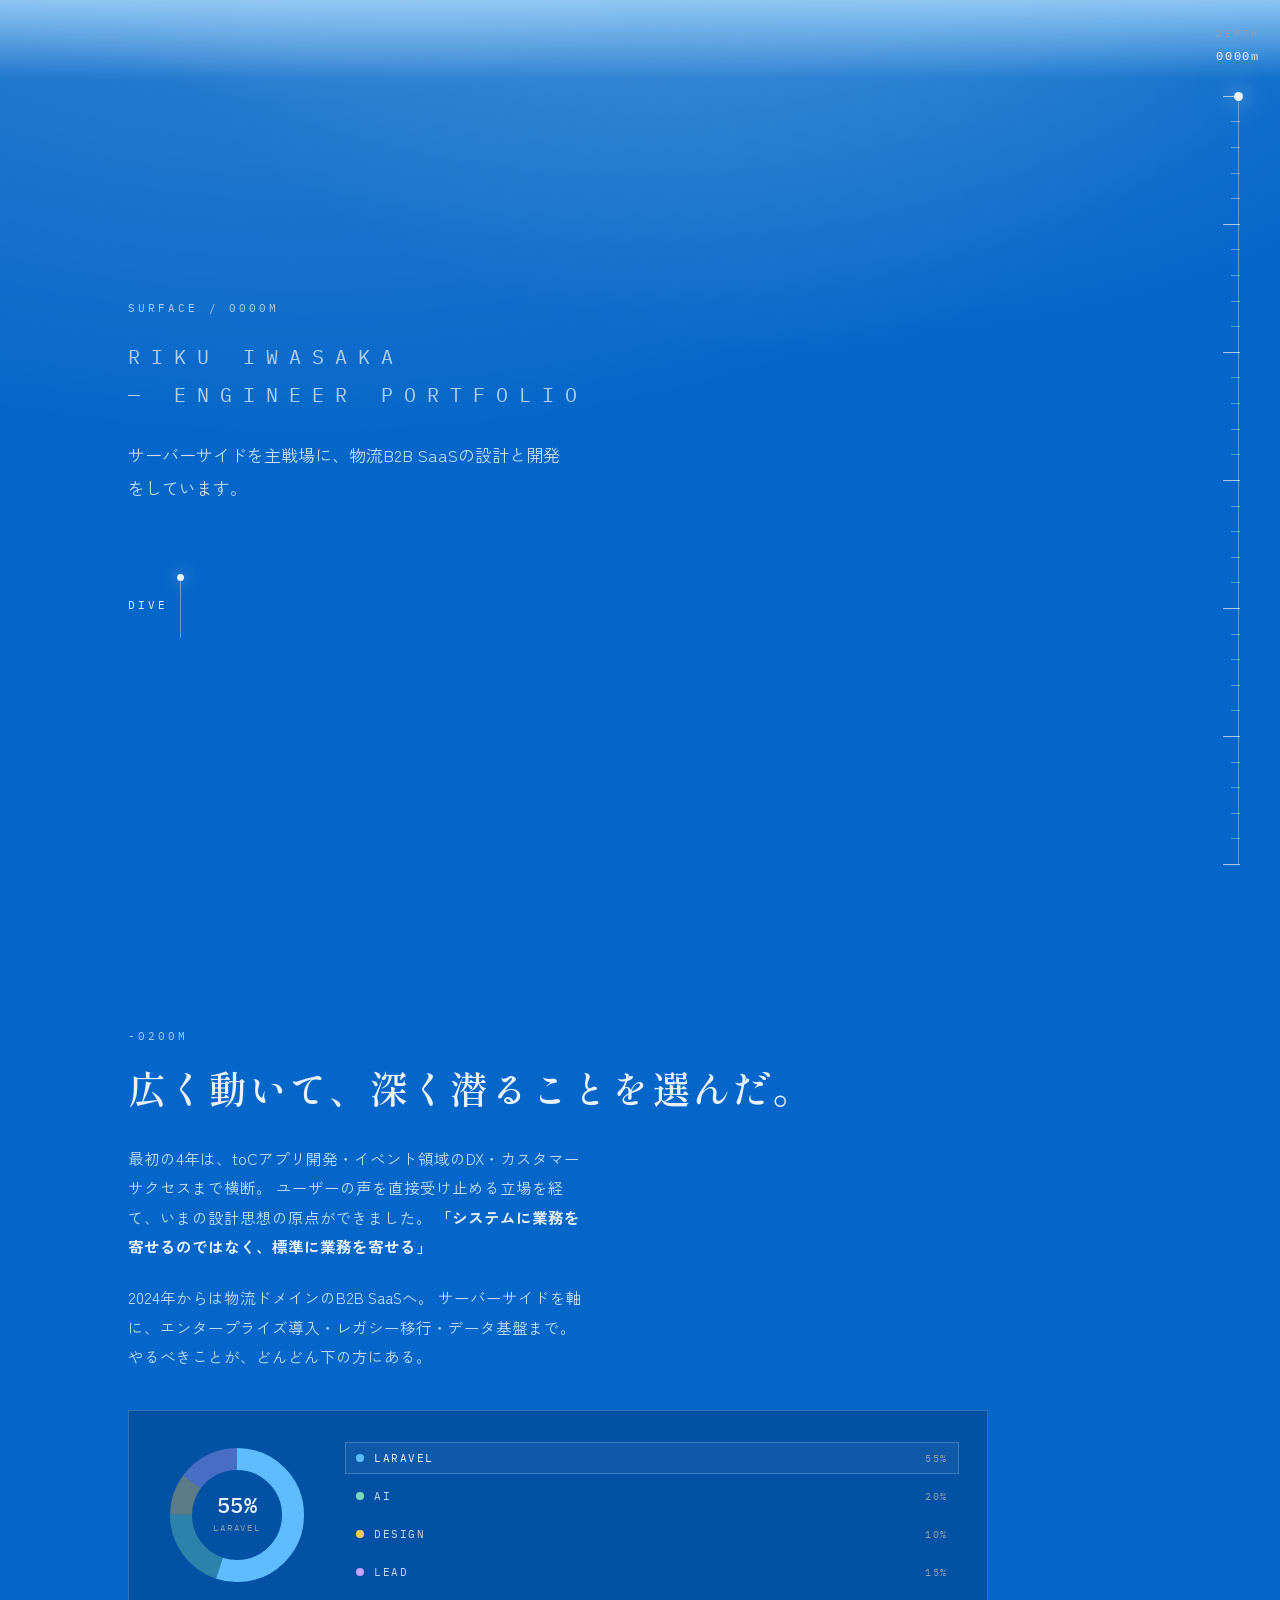
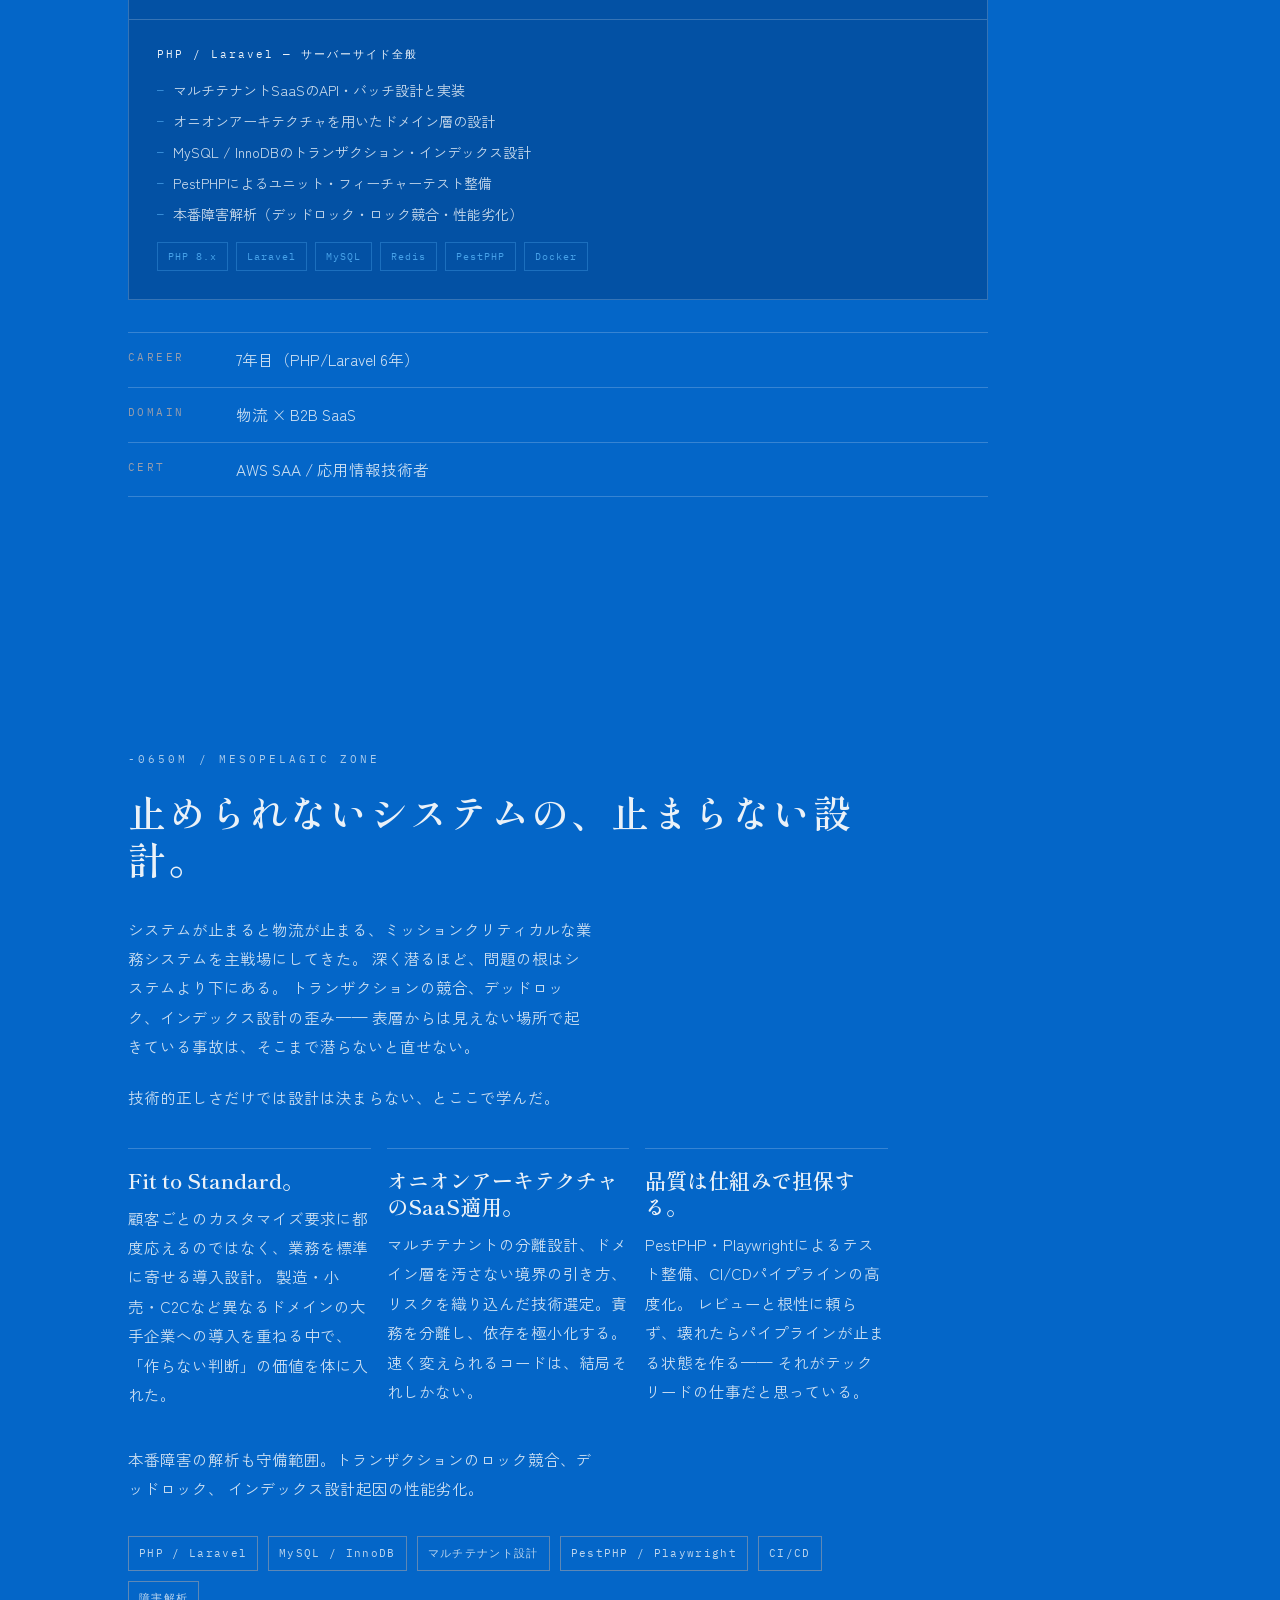
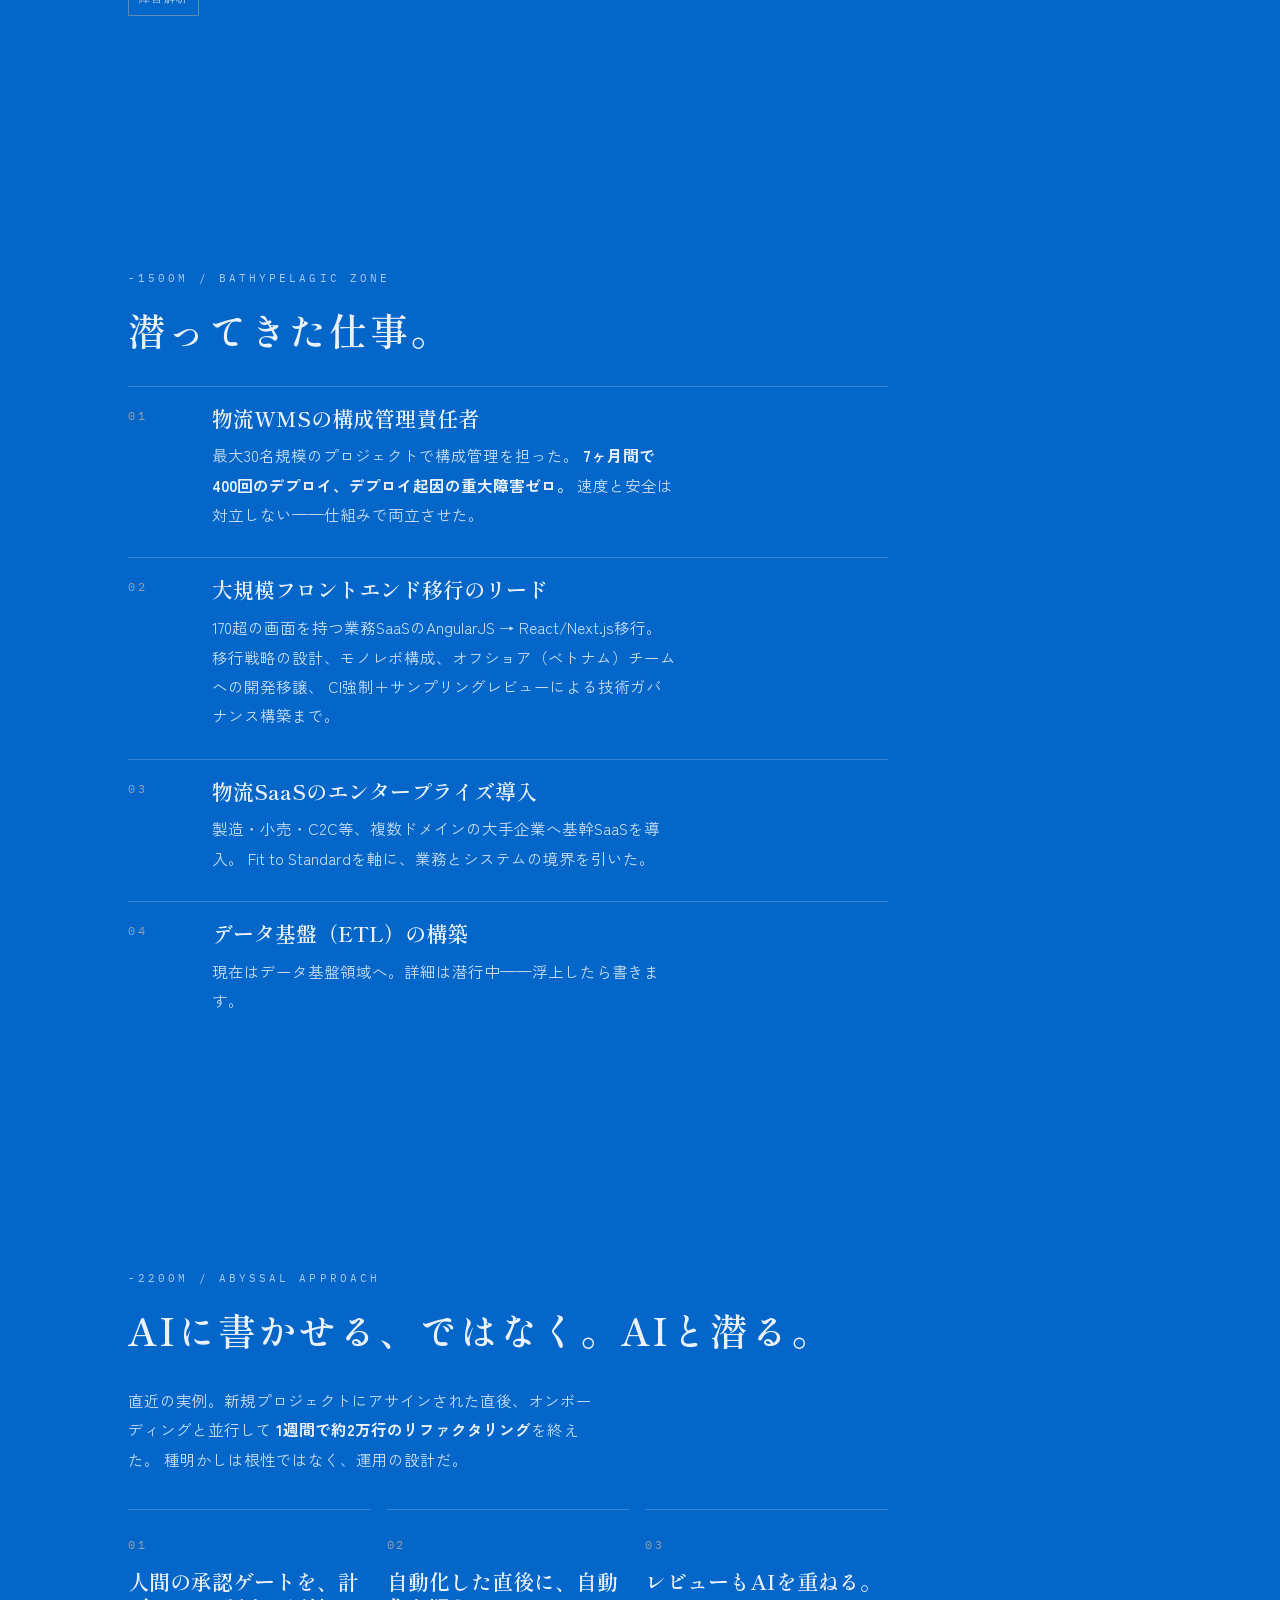
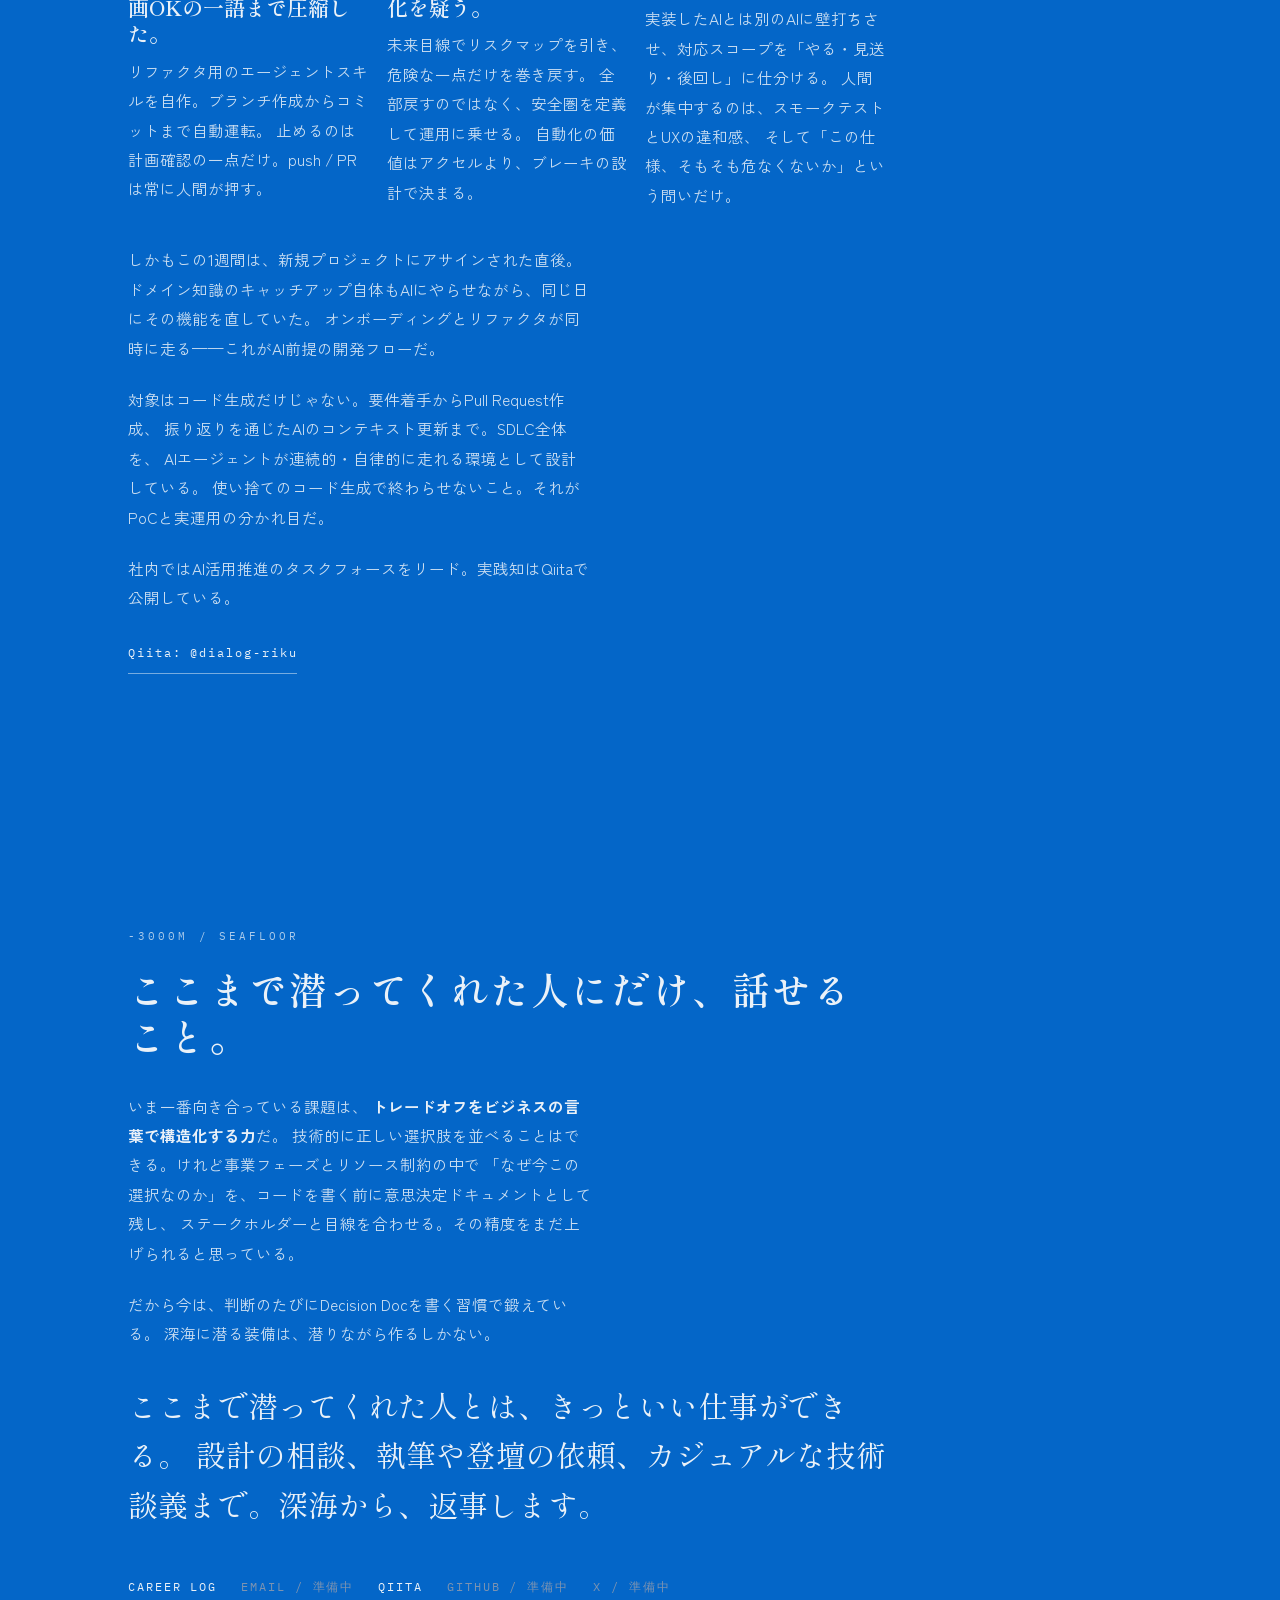
==== commit 74ffa5e6: "feat(portfolio): add career history timeline with depth-based scroll experience - Add history.html w" ====
--- a/index.html
+++ b/index.html
@@ -14,7 +14,7 @@
       href="https://fonts.googleapis.com/css2?family=IBM+Plex+Mono:wght@400;500&family=Shippori+Mincho:wght@500;600;800&family=Zen+Kaku+Gothic+New:wght@400;500;700&display=swap"
       rel="stylesheet"
     >
-    <link rel="stylesheet" href="./styles.css?v=sky">
+    <link rel="stylesheet" href="./style/styles.css?v=sky">
   </head>
   <body>
     <canvas id="marine-snow" aria-hidden="true"></canvas>
@@ -102,38 +102,28 @@
           <div class="instrument-panel" aria-label="専門領域">
 
             <div class="gauges" role="tablist" aria-label="専門領域を選択">
-              <button class="gauge-item is-active" role="tab" aria-selected="true" aria-controls="panel-laravel" data-panel="laravel">
-                <svg class="gauge-ring" viewBox="0 0 80 80" aria-hidden="true">
-                  <circle class="gauge-bg" cx="40" cy="40" r="32"/>
-                  <circle class="gauge-fill" cx="40" cy="40" r="32" data-value="55"/>
+              <div class="donut-wrap">
+                <svg class="donut-chart" viewBox="0 0 160 160" aria-hidden="true">
+                  <!-- LARAVEL 55% -->
+                  <circle class="donut-seg" data-panel="laravel" cx="80" cy="80" r="56" data-value="55" data-offset="0"/>
+                  <!-- AI 20% -->
+                  <circle class="donut-seg" data-panel="ai" cx="80" cy="80" r="56" data-value="20" data-offset="55"/>
+                  <!-- DESIGN 10% -->
+                  <circle class="donut-seg" data-panel="design" cx="80" cy="80" r="56" data-value="10" data-offset="75"/>
+                  <!-- LEAD 15% -->
+                  <circle class="donut-seg" data-panel="lead" cx="80" cy="80" r="56" data-value="15" data-offset="85"/>
                 </svg>
-                <span class="gauge-value">55%</span>
-                <span class="gauge-label">LARAVEL</span>
-              </button>
-              <button class="gauge-item" role="tab" aria-selected="false" aria-controls="panel-ai" data-panel="ai">
-                <svg class="gauge-ring" viewBox="0 0 80 80" aria-hidden="true">
-                  <circle class="gauge-bg" cx="40" cy="40" r="32"/>
-                  <circle class="gauge-fill" cx="40" cy="40" r="32" data-value="20"/>
-                </svg>
-                <span class="gauge-value">20%</span>
-                <span class="gauge-label">AI</span>
-              </button>
-              <button class="gauge-item" role="tab" aria-selected="false" aria-controls="panel-design" data-panel="design">
-                <svg class="gauge-ring" viewBox="0 0 80 80" aria-hidden="true">
-                  <circle class="gauge-bg" cx="40" cy="40" r="32"/>
-                  <circle class="gauge-fill" cx="40" cy="40" r="32" data-value="10"/>
-                </svg>
-                <span class="gauge-value">10%</span>
-                <span class="gauge-label">DESIGN</span>
-              </button>
-              <button class="gauge-item" role="tab" aria-selected="false" aria-controls="panel-lead" data-panel="lead">
-                <svg class="gauge-ring" viewBox="0 0 80 80" aria-hidden="true">
-                  <circle class="gauge-bg" cx="40" cy="40" r="32"/>
-                  <circle class="gauge-fill" cx="40" cy="40" r="32" data-value="15"/>
-                </svg>
-                <span class="gauge-value">15%</span>
-                <span class="gauge-label">LEAD</span>
-              </button>
+                <div class="donut-center" aria-live="polite">
+                  <span class="donut-pct">55%</span>
+                  <span class="donut-name">LARAVEL</span>
+                </div>
+              </div>
+              <div class="donut-legend">
+                <button class="legend-item is-active" data-panel="laravel" role="tab" aria-selected="true"  aria-controls="panel-laravel"><span class="legend-dot" style="--c:0"></span>LARAVEL<span class="legend-pct">55%</span></button>
+                <button class="legend-item"            data-panel="ai"      role="tab" aria-selected="false" aria-controls="panel-ai">     <span class="legend-dot" style="--c:1"></span>AI<span class="legend-pct">20%</span></button>
+                <button class="legend-item"            data-panel="design"  role="tab" aria-selected="false" aria-controls="panel-design">  <span class="legend-dot" style="--c:2"></span>DESIGN<span class="legend-pct">10%</span></button>
+                <button class="legend-item"            data-panel="lead"    role="tab" aria-selected="false" aria-controls="panel-lead">    <span class="legend-dot" style="--c:3"></span>LEAD<span class="legend-pct">15%</span></button>
+              </div>
             </div>
 
             <div class="gauge-panels">
@@ -380,6 +370,7 @@
             設計の相談、執筆や登壇の依頼、カジュアルな技術談義まで。深海から、返事します。
           </p>
           <nav class="links" aria-label="連絡先リンク">
+            <a href="./history.html">CAREER LOG</a>
             <span aria-disabled="true">EMAIL / 準備中</span>
             <a href="https://qiita.com/dialog-riku" target="_blank" rel="noreferrer">QIITA</a>
             <span aria-disabled="true">GITHUB / 準備中</span>
@@ -389,6 +380,6 @@
       </section>
     </main>
 
-    <script src="./script.js?v=sky"></script>
+    <script src="./js/script.js?v=sky"></script>
   </body>
 </html>
--- a/style/styles.css
+++ b/style/styles.css
@@ -0,0 +1,960 @@
+:root {
+  --surface: #0466c8;
+  --shallow: #0353a4;
+  --photic: #023e7d;
+  --meso: #002855;
+  --bathy: #001845;
+  --floor: #001233;
+  --muted-1: #33415c;
+  --muted-2: #5c677d;
+  --muted-3: #7d8597;
+  --muted-4: #979dac;
+  --ink: #eaf1f8;
+  --ink-body: rgba(234, 241, 248, 0.86);
+  --ink-soft: rgba(234, 241, 248, 0.72);
+  --line: rgba(234, 241, 248, 0.22);
+  --panel: rgba(0, 18, 51, 0.24);
+  --meter-width: 84px;
+  color-scheme: dark;
+}
+
+* {
+  box-sizing: border-box;
+}
+
+html {
+  scroll-behavior: smooth;
+  scroll-snap-type: y proximity;
+}
+
+body {
+  margin: 0;
+  min-width: 320px;
+  background: var(--surface);
+  color: var(--ink);
+  font-family: "Zen Kaku Gothic New", system-ui, sans-serif;
+  font-size: 15.5px;
+  line-height: 1.9;
+  overflow-x: hidden;
+  transition: background-color 0.18s linear;
+}
+
+body.is-in-sky {
+  color-scheme: light;
+}
+
+body::before {
+  position: fixed;
+  inset: 0;
+  z-index: -3;
+  content: "";
+  background:
+    linear-gradient(90deg, rgba(234, 241, 248, 0.06) 1px, transparent 1px),
+    linear-gradient(180deg, rgba(234, 241, 248, 0.04) 1px, transparent 1px);
+  background-size: 96px 96px;
+  opacity: 0.18;
+  pointer-events: none;
+}
+
+a {
+  color: inherit;
+  text-decoration: none;
+}
+
+a:focus-visible,
+button:focus-visible {
+  outline: 2px solid var(--ink);
+  outline-offset: 4px;
+}
+
+p {
+  max-width: 58ch;
+  margin: 0 0 1.35rem;
+  color: var(--ink-body);
+}
+
+strong {
+  color: var(--ink);
+  font-weight: 700;
+}
+
+h1,
+h2,
+h3 {
+  margin: 0;
+  color: var(--ink);
+  font-family: "Shippori Mincho", serif;
+  font-weight: 600;
+  line-height: 1.25;
+}
+
+h1 {
+  font-size: clamp(44px, 8vw, 104px);
+  font-weight: 800;
+  letter-spacing: 0.04em;
+  line-height: 1.08;
+}
+
+h2 {
+  max-width: 760px;
+  margin-bottom: 2rem;
+  font-size: clamp(26px, 3.4vw, 38px);
+  letter-spacing: 0.06em;
+}
+
+h3 {
+  margin-bottom: 0.65rem;
+  font-size: 21px;
+}
+
+main {
+  position: relative;
+  z-index: 1;
+}
+
+.section {
+  min-height: 100vh;
+  padding: 14vh calc(12vw + var(--meter-width)) 14vh 10vw;
+  display: grid;
+  align-items: center;
+}
+
+.content {
+  width: min(760px, 100%);
+}
+
+.split {
+  width: min(980px, 100%);
+  display: grid;
+  grid-template-columns: minmax(0, 1fr) minmax(260px, 340px);
+  gap: clamp(36px, 7vw, 84px);
+  align-items: start;
+}
+
+.kicker,
+.depth-tag,
+.hero-sub,
+.meter-label,
+.meter-readout,
+.work-index,
+.chips,
+.links,
+.ai-flow span,
+.sky-principles span {
+  font-family: "IBM Plex Mono", ui-monospace, monospace;
+}
+
+.kicker,
+.depth-tag {
+  margin-bottom: 1.1rem;
+  color: var(--ink-soft);
+  font-size: 11px;
+  letter-spacing: 0.28em;
+}
+
+.hero {
+  scroll-snap-align: start;
+}
+
+.sky {
+  --ink: #10243a;
+  --ink-body: rgba(16, 36, 58, 0.78);
+  --ink-soft: rgba(16, 36, 58, 0.55);
+  --line: rgba(16, 36, 58, 0.18);
+  position: fixed;
+  inset: 0;
+  z-index: 20;
+  display: grid;
+  align-items: center;
+  padding: 14vh calc(12vw + var(--meter-width)) 14vh 10vw;
+  /* 初期状態：画面上に隠れている */
+  transform: translateY(-100%);
+  will-change: transform;
+  background:
+    linear-gradient(
+      180deg,
+      rgba(255, 255, 255, 1) 0%,
+      rgba(246, 251, 255, 1) 50%,
+      rgba(209, 233, 248, 1) 80%,
+      rgba(160, 210, 248, 1) 100%
+    ),
+    linear-gradient(90deg, rgba(16, 36, 58, 0.05) 1px, transparent 1px),
+    linear-gradient(180deg, rgba(16, 36, 58, 0.04) 1px, transparent 1px);
+  background-size:
+    auto,
+    112px 112px,
+    112px 112px;
+}
+
+/* sky が完全に表示された状態 */
+.sky.is-landing {
+  transform: translateY(0);
+}
+
+/* hero との境目グラデーション：sky の底辺に */
+.sky::after {
+  position: absolute;
+  right: 0;
+  bottom: -80px;
+  left: 0;
+  height: 80px;
+  content: "";
+  overflow: visible;
+  background: linear-gradient(
+    180deg,
+    rgba(160, 210, 248, 0.85) 0%,
+    rgba(4, 102, 200, 0) 100%
+  );
+  pointer-events: none;
+}
+
+.sky-content {
+  width: min(900px, 100%);
+  z-index: 1;
+  opacity: 0;
+  transform: translateY(20px);
+  transition:
+    opacity 0.5s ease,
+    transform 0.5s ease;
+}
+
+.sky-content.is-visible-sky {
+  opacity: 1;
+  transform: translateY(0);
+}
+
+.sky h2 {
+  max-width: 680px;
+}
+
+.sky-lead {
+  max-width: 46ch;
+  font-size: clamp(17px, 2vw, 21px);
+}
+
+.sky-principles {
+  display: grid;
+  grid-template-columns: repeat(3, minmax(0, 1fr));
+  gap: 18px;
+  margin: 2.6rem 0 2rem;
+}
+
+.sky-principles article {
+  border-top: 1px solid var(--line);
+  padding-top: 18px;
+}
+
+.sky-principles span {
+  display: inline-block;
+  margin-bottom: 0.7rem;
+  color: rgba(16, 36, 58, 0.48);
+  font-size: 11px;
+  letter-spacing: 0.22em;
+}
+
+.sky-principles h3 {
+  font-size: 20px;
+}
+
+.sky-principles p {
+  margin-bottom: 0;
+}
+
+.sky-note {
+  max-width: 34ch;
+  margin-top: 2.4rem;
+  color: rgba(16, 36, 58, 0.62);
+  font-family: "Shippori Mincho", serif;
+  font-size: clamp(18px, 2vw, 24px);
+  line-height: 1.7;
+}
+
+.hero {
+  align-items: center;
+  min-height: 100svh;
+}
+
+.hero-content {
+  padding-top: 4vh;
+}
+
+.hero-sub {
+  margin: 1.15rem 0 1.6rem;
+  color: rgba(234, 241, 248, 0.75);
+  font-size: clamp(15px, 1.6vw, 20px);
+  letter-spacing: 0.55em;
+}
+
+.lead {
+  max-width: 48ch;
+  font-size: 17px;
+}
+
+.sun-rays {
+  position: fixed;
+  inset: -20vh -10vw auto -10vw;
+  z-index: -2;
+  height: 74vh;
+  background:
+    radial-gradient(
+      ellipse at 28% 0%,
+      rgba(255, 255, 255, 0.42),
+      rgba(255, 255, 255, 0.12) 30%,
+      transparent 68%
+    ),
+    radial-gradient(
+      ellipse at 64% -8%,
+      rgba(196, 232, 255, 0.28),
+      transparent 58%
+    );
+  mix-blend-mode: screen;
+  pointer-events: none;
+  transition: opacity 0.18s linear;
+}
+
+#marine-snow {
+  position: fixed;
+  inset: 0;
+  z-index: -1;
+  width: 100vw;
+  height: 100vh;
+  pointer-events: none;
+}
+
+.dive-cue {
+  position: relative;
+  display: inline-grid;
+  grid-template-columns: auto 16px;
+  gap: 12px;
+  align-items: center;
+  margin-top: 3rem;
+  color: var(--ink);
+  font-family: "IBM Plex Mono", ui-monospace, monospace;
+  font-size: 11px;
+  letter-spacing: 0.28em;
+}
+
+.dive-cue i {
+  position: relative;
+  width: 1px;
+  height: 64px;
+  background: rgba(234, 241, 248, 0.42);
+}
+
+.dive-cue i::after {
+  position: absolute;
+  top: 0;
+  left: -3px;
+  width: 7px;
+  height: 7px;
+  border-radius: 50%;
+  content: "";
+  background: var(--ink);
+  box-shadow: 0 0 16px rgba(234, 241, 248, 0.8);
+  animation: dive-dot 1.8s ease-in-out infinite;
+}
+
+.dive-meter {
+  position: fixed;
+  top: 0;
+  right: 0;
+  z-index: 10;
+  width: var(--meter-width);
+  height: 100svh;
+  display: grid;
+  grid-template-rows: auto 1fr;
+  justify-items: center;
+  padding: 24px 0;
+  pointer-events: none;
+}
+
+.meter-readout {
+  display: grid;
+  justify-items: center;
+  gap: 2px;
+  color: var(--ink);
+  font-size: 12px;
+  letter-spacing: 0.16em;
+}
+
+.meter-label {
+  color: var(--muted-4);
+  font-size: 10px;
+  letter-spacing: 0.26em;
+}
+
+.meter-track {
+  position: relative;
+  width: 40px;
+  margin-top: 28px;
+  margin-bottom: 12px;
+}
+
+.meter-track::before {
+  position: absolute;
+  top: 0;
+  bottom: 0;
+  left: 50%;
+  width: 1px;
+  content: "";
+  background: rgba(234, 241, 248, 0.38);
+}
+
+body.is-in-sky .meter-readout,
+body.is-in-sky .meter-label {
+  color: rgba(16, 36, 58, 0.74);
+}
+
+body.is-in-sky .meter-track::before,
+body.is-in-sky .meter-ticks span {
+  background: rgba(16, 36, 58, 0.34);
+}
+
+body.is-in-sky .meter-ticks span.major {
+  background: rgba(16, 36, 58, 0.58);
+}
+
+body.is-in-sky .depth-marker {
+  background: #10243a;
+  box-shadow:
+    0 0 18px rgba(255, 255, 255, 0.9),
+    0 0 32px rgba(4, 102, 200, 0.26);
+}
+
+.meter-ticks {
+  position: absolute;
+  inset: 0;
+}
+
+.meter-ticks span {
+  position: absolute;
+  right: 18px;
+  width: 9px;
+  height: 1px;
+  background: rgba(234, 241, 248, 0.38);
+}
+
+.meter-ticks span.major {
+  width: 17px;
+  background: rgba(234, 241, 248, 0.7);
+}
+
+.depth-marker {
+  position: absolute;
+  left: 50%;
+  width: 9px;
+  height: 9px;
+  border-radius: 999px;
+  background: var(--ink);
+  box-shadow:
+    0 0 20px rgba(234, 241, 248, 0.9),
+    0 0 42px rgba(94, 188, 255, 0.75);
+  transform: translate(-4px, -4px);
+}
+
+/* ── Instrument panel (2セクション目) ───────────────────────────── */
+
+.about-content {
+  width: min(860px, 100%);
+}
+
+.instrument-panel {
+  margin: 2.4rem 0 2rem;
+  border: 1px solid var(--line);
+  background: var(--panel);
+}
+
+/* ゲージ行（ドーナツ＋凡例） */
+.gauges {
+  display: grid;
+  grid-template-columns: 160px 1fr;
+  gap: 28px;
+  align-items: center;
+  padding: 24px 28px;
+  border-bottom: 1px solid var(--line);
+}
+
+/* ドーナツチャート */
+.donut-wrap {
+  position: relative;
+  width: 160px;
+  height: 160px;
+  flex-shrink: 0;
+}
+
+.donut-chart {
+  width: 160px;
+  height: 160px;
+  transform: rotate(-90deg);
+}
+
+/* セグメントカラー: 4色 */
+:root {
+  --seg-0: rgba(94, 188, 255, 1); /* LARAVEL — 青 */
+  --seg-1: rgba(120, 220, 180, 1); /* AI      — 緑 */
+  --seg-2: rgba(255, 200, 80, 1); /* DESIGN  — 黄 */
+  --seg-3: rgba(200, 160, 255, 1); /* LEAD    — 紫 */
+}
+
+.donut-seg {
+  fill: none;
+  stroke-width: 22;
+  stroke-linecap: butt;
+  /* circumference = 2π×56 ≈ 351.86 */
+  stroke-dasharray: 0 351.86; /* JS でアニメーション */
+  transition:
+    stroke-dasharray 1.2s cubic-bezier(0.16, 1, 0.3, 1),
+    stroke-dashoffset 1.2s cubic-bezier(0.16, 1, 0.3, 1),
+    opacity 0.2s;
+}
+
+.donut-seg:nth-child(1) {
+  stroke: var(--seg-0);
+}
+.donut-seg:nth-child(2) {
+  stroke: var(--seg-1);
+}
+.donut-seg:nth-child(3) {
+  stroke: var(--seg-2);
+}
+.donut-seg:nth-child(4) {
+  stroke: var(--seg-3);
+}
+
+.donut-seg:not(.is-active) {
+  opacity: 0.35;
+}
+
+.donut-seg.is-active {
+  opacity: 1;
+}
+
+/* 中央テキスト */
+.donut-center {
+  position: absolute;
+  inset: 0;
+  display: flex;
+  flex-direction: column;
+  align-items: center;
+  justify-content: center;
+  gap: 3px;
+  pointer-events: none;
+}
+
+.donut-pct {
+  color: var(--ink);
+  font-family: "IBM Plex Mono", ui-monospace, monospace;
+  font-size: 22px;
+  font-weight: 500;
+  letter-spacing: 0.02em;
+  line-height: 1;
+}
+
+.donut-name {
+  color: var(--muted-4);
+  font-family: "IBM Plex Mono", ui-monospace, monospace;
+  font-size: 9px;
+  letter-spacing: 0.22em;
+}
+
+/* 凡例 */
+.donut-legend {
+  display: grid;
+  gap: 6px;
+}
+
+.legend-item {
+  display: flex;
+  align-items: center;
+  gap: 10px;
+  padding: 8px 10px;
+  background: none;
+  border: 1px solid transparent;
+  color: var(--ink-body);
+  font-family: "IBM Plex Mono", ui-monospace, monospace;
+  font-size: 11px;
+  letter-spacing: 0.14em;
+  cursor: pointer;
+  transition:
+    background 0.15s,
+    border-color 0.15s;
+  text-align: left;
+}
+
+.legend-item:hover {
+  background: rgba(234, 241, 248, 0.04);
+}
+
+.legend-item.is-active {
+  border-color: var(--line);
+  background: rgba(234, 241, 248, 0.05);
+  color: var(--ink);
+}
+
+.legend-dot {
+  width: 8px;
+  height: 8px;
+  border-radius: 50%;
+  flex-shrink: 0;
+}
+
+.legend-dot[style="--c:0"] {
+  background: var(--seg-0);
+}
+.legend-dot[style="--c:1"] {
+  background: var(--seg-1);
+}
+.legend-dot[style="--c:2"] {
+  background: var(--seg-2);
+}
+.legend-dot[style="--c:3"] {
+  background: var(--seg-3);
+}
+
+.legend-pct {
+  margin-left: auto;
+  color: var(--muted-4);
+  font-size: 10px;
+}
+
+/* 詳細パネル */
+.gauge-panels {
+  padding: 24px 28px 28px;
+}
+
+.gauge-panel {
+  display: none;
+}
+
+.gauge-panel.is-active {
+  display: block;
+  animation: panel-in 0.3s ease;
+}
+
+@keyframes panel-in {
+  from {
+    opacity: 0;
+    transform: translateY(6px);
+  }
+  to {
+    opacity: 1;
+    transform: translateY(0);
+  }
+}
+
+.gauge-panel-title {
+  margin: 0 0 14px;
+  color: var(--ink);
+  font-family: "IBM Plex Mono", ui-monospace, monospace;
+  font-size: 11px;
+  letter-spacing: 0.18em;
+  max-width: none;
+}
+
+.gauge-panel-list {
+  list-style: none;
+  padding: 0;
+  margin: 0 0 16px;
+  display: grid;
+  gap: 8px;
+}
+
+.gauge-panel-list li {
+  padding-left: 16px;
+  position: relative;
+  color: var(--ink-body);
+  font-size: 14px;
+  line-height: 1.65;
+}
+
+.gauge-panel-list li::before {
+  content: "—";
+  position: absolute;
+  left: 0;
+  color: rgba(94, 188, 255, 0.55);
+  font-family: "IBM Plex Mono", ui-monospace, monospace;
+  font-size: 11px;
+  top: 2px;
+}
+
+.gauge-panel-chips {
+  list-style: none;
+  padding: 0;
+  margin: 0;
+  display: flex;
+  flex-wrap: wrap;
+  gap: 8px;
+}
+
+.gauge-panel-chips li {
+  border: 1px solid rgba(94, 188, 255, 0.28);
+  padding: 4px 10px;
+  color: rgba(94, 188, 255, 0.75);
+  font-family: "IBM Plex Mono", ui-monospace, monospace;
+  font-size: 10px;
+  letter-spacing: 0.1em;
+}
+
+@media (max-width: 720px) {
+  .gauges {
+    grid-template-columns: 1fr;
+    justify-items: center;
+  }
+
+  .gauge-panels {
+    padding: 20px;
+  }
+}
+
+/* ── /Instrument panel ───────────────────────────────────────────── */
+
+.facts {
+  margin: 0.25rem 0 0;
+  border-top: 1px solid var(--line);
+  color: var(--ink);
+}
+
+.facts div {
+  display: grid;
+  grid-template-columns: 88px minmax(0, 1fr);
+  gap: 20px;
+  padding: 14px 0;
+  border-bottom: 1px solid var(--line);
+}
+
+.facts dt {
+  color: var(--muted-4);
+  font-family: "IBM Plex Mono", ui-monospace, monospace;
+  font-size: 11px;
+  letter-spacing: 0.22em;
+}
+
+.facts dd {
+  margin: 0;
+  color: var(--ink-body);
+  line-height: 1.65;
+}
+
+.thought-grid,
+.ai-flow {
+  display: grid;
+  gap: 16px;
+  margin: 2.2rem 0;
+}
+
+.thought-grid {
+  grid-template-columns: repeat(3, minmax(0, 1fr));
+}
+
+.thought-grid article,
+.ai-flow article,
+.work-item {
+  border-top: 1px solid var(--line);
+  padding-top: 18px;
+}
+
+.thought-grid p,
+.ai-flow p,
+.work-item p {
+  margin-bottom: 0;
+}
+
+.chips {
+  display: flex;
+  flex-wrap: wrap;
+  gap: 10px;
+  padding: 0;
+  margin: 2rem 0 0;
+  list-style: none;
+}
+
+.chips li {
+  min-height: 34px;
+  display: inline-flex;
+  align-items: center;
+  border: 1px solid rgba(151, 157, 172, 0.62);
+  padding: 6px 10px;
+  color: rgba(234, 241, 248, 0.8);
+  font-size: 11px;
+  letter-spacing: 0.12em;
+}
+
+.work-list {
+  display: grid;
+  gap: 28px;
+}
+
+.work-item {
+  display: grid;
+  grid-template-columns: 56px minmax(0, 1fr);
+  column-gap: 28px;
+}
+
+.work-item h3,
+.work-item p:not(.work-index) {
+  grid-column: 2;
+}
+
+.work-index {
+  grid-row: 1 / 3;
+  margin: 0;
+  color: var(--muted-4);
+  font-size: 12px;
+  letter-spacing: 0.25em;
+}
+
+.ai-flow {
+  grid-template-columns: repeat(3, minmax(0, 1fr));
+}
+
+.ai-flow span {
+  display: inline-block;
+  margin-bottom: 0.65rem;
+  color: var(--muted-4);
+  font-size: 12px;
+  letter-spacing: 0.22em;
+}
+
+.text-link,
+.links a,
+.links span {
+  min-height: 40px;
+  display: inline-flex;
+  align-items: center;
+  border-bottom: 1px solid rgba(234, 241, 248, 0.5);
+  color: var(--ink);
+  font-family: "IBM Plex Mono", ui-monospace, monospace;
+  font-size: 12px;
+  letter-spacing: 0.16em;
+}
+
+.links {
+  display: flex;
+  flex-wrap: wrap;
+  gap: 16px 24px;
+  margin-top: 2.4rem;
+}
+
+.links span {
+  border-bottom-color: rgba(151, 157, 172, 0.36);
+  color: rgba(151, 157, 172, 0.82);
+}
+
+.closing {
+  margin-top: 2rem;
+  color: var(--ink);
+  font-family: "Shippori Mincho", serif;
+  font-size: clamp(20px, 2.6vw, 30px);
+  line-height: 1.65;
+}
+
+.reveal {
+  opacity: 0;
+  transform: translateY(28px);
+  transition:
+    opacity 0.9s ease,
+    transform 0.9s ease;
+}
+
+.reveal.is-visible {
+  opacity: 1;
+  transform: translateY(0);
+}
+
+@keyframes dive-dot {
+  0% {
+    opacity: 0;
+    transform: translateY(0);
+  }
+  18%,
+  72% {
+    opacity: 1;
+  }
+  100% {
+    opacity: 0;
+    transform: translateY(58px);
+  }
+}
+
+@media (max-width: 920px) {
+  .thought-grid,
+  .ai-flow,
+  .sky-principles,
+  .split {
+    grid-template-columns: 1fr;
+  }
+}
+
+@media (max-width: 720px) {
+  :root {
+    --meter-width: 56px;
+  }
+
+  body {
+    font-size: 15px;
+  }
+
+  .section {
+    padding: 13vh calc(22px + var(--meter-width)) 13vh 22px;
+  }
+
+  .hero-sub {
+    letter-spacing: 0.32em;
+  }
+
+  .meter-readout {
+    transform: rotate(90deg);
+    transform-origin: center;
+    margin-top: 30px;
+  }
+
+  .meter-track {
+    width: 28px;
+    margin-top: 62px;
+  }
+
+  .meter-ticks span {
+    right: 12px;
+  }
+
+  .meter-ticks span.major {
+    width: 13px;
+  }
+
+  .facts div,
+  .work-item {
+    grid-template-columns: 1fr;
+    gap: 6px;
+  }
+
+  .work-item h3,
+  .work-item p:not(.work-index) {
+    grid-column: 1;
+  }
+
+  .work-index {
+    grid-row: auto;
+  }
+}
+
+@media (prefers-reduced-motion: reduce) {
+  html {
+    scroll-behavior: auto;
+  }
+
+  *,
+  *::before,
+  *::after {
+    animation: none !important;
+    transition: none !important;
+  }
+
+  .reveal {
+    opacity: 1;
+    transform: none;
+  }
+
+  #marine-snow {
+    display: none;
+  }
+}
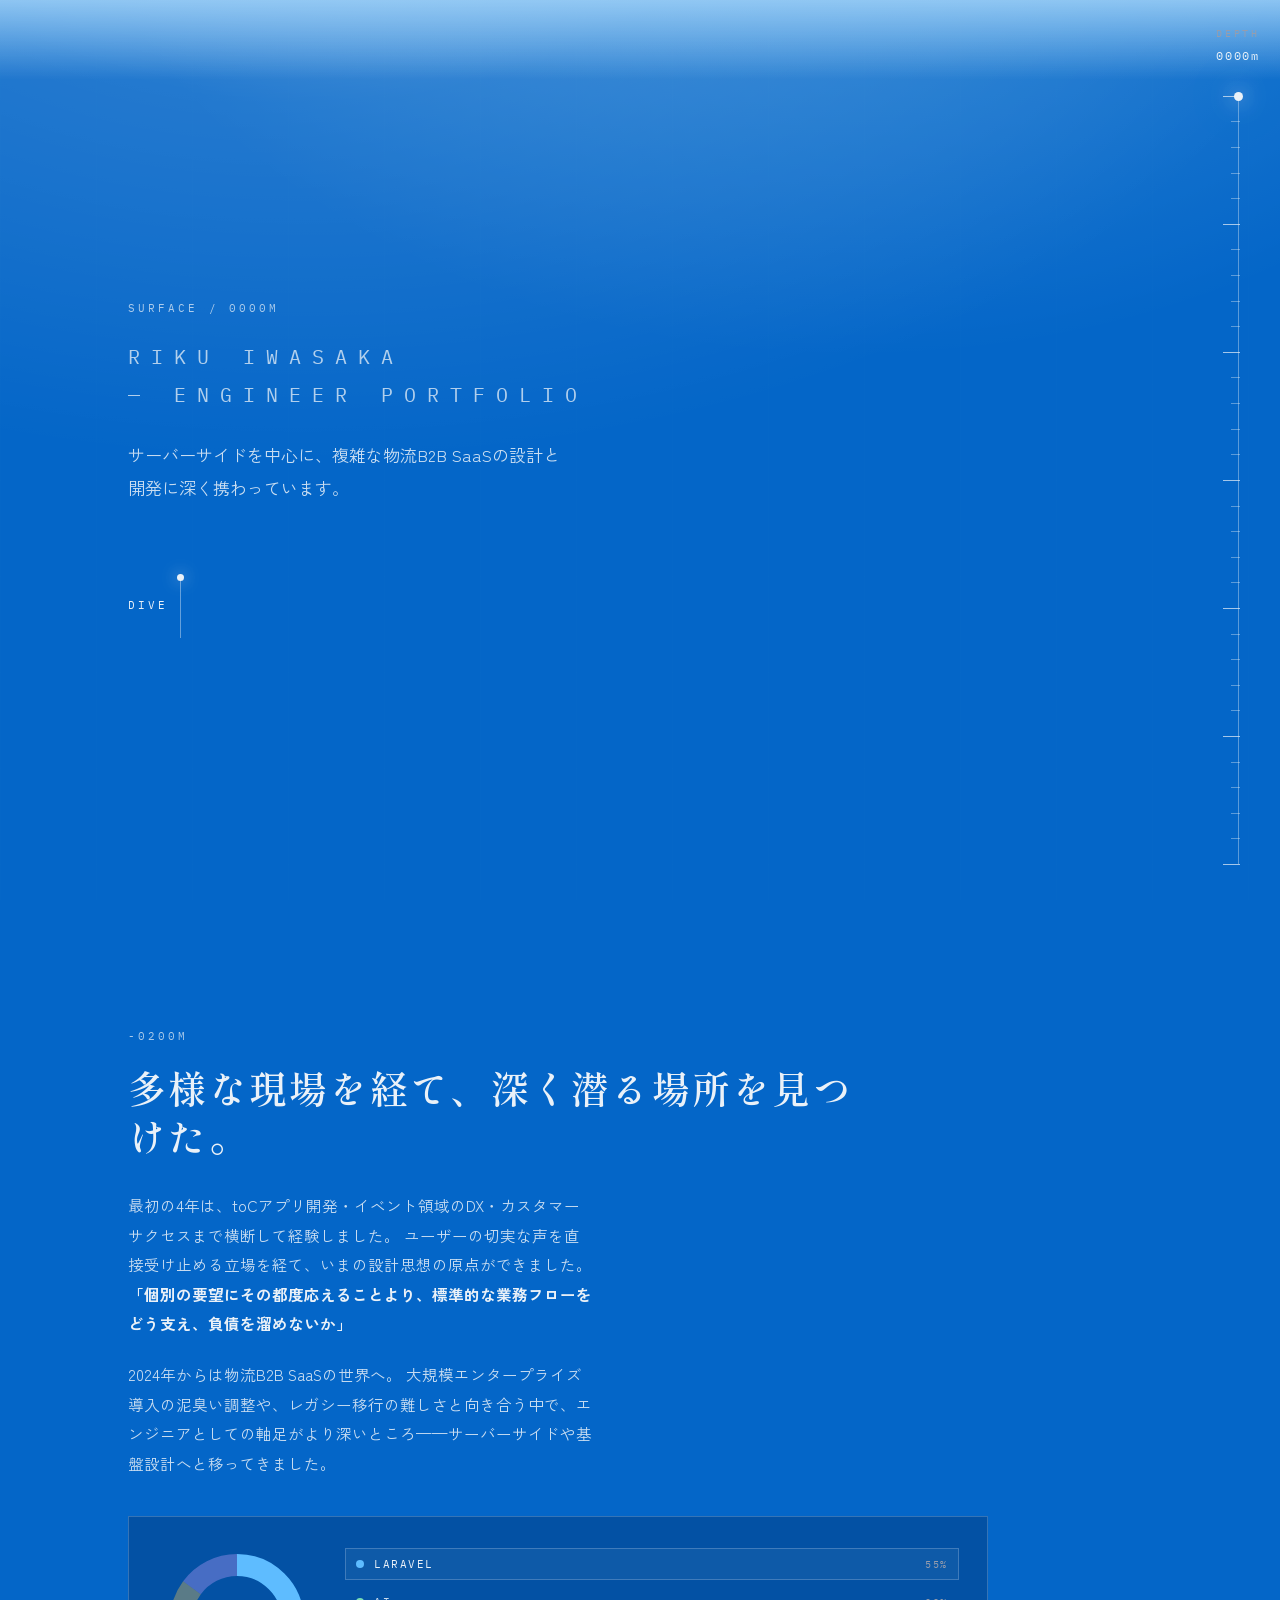
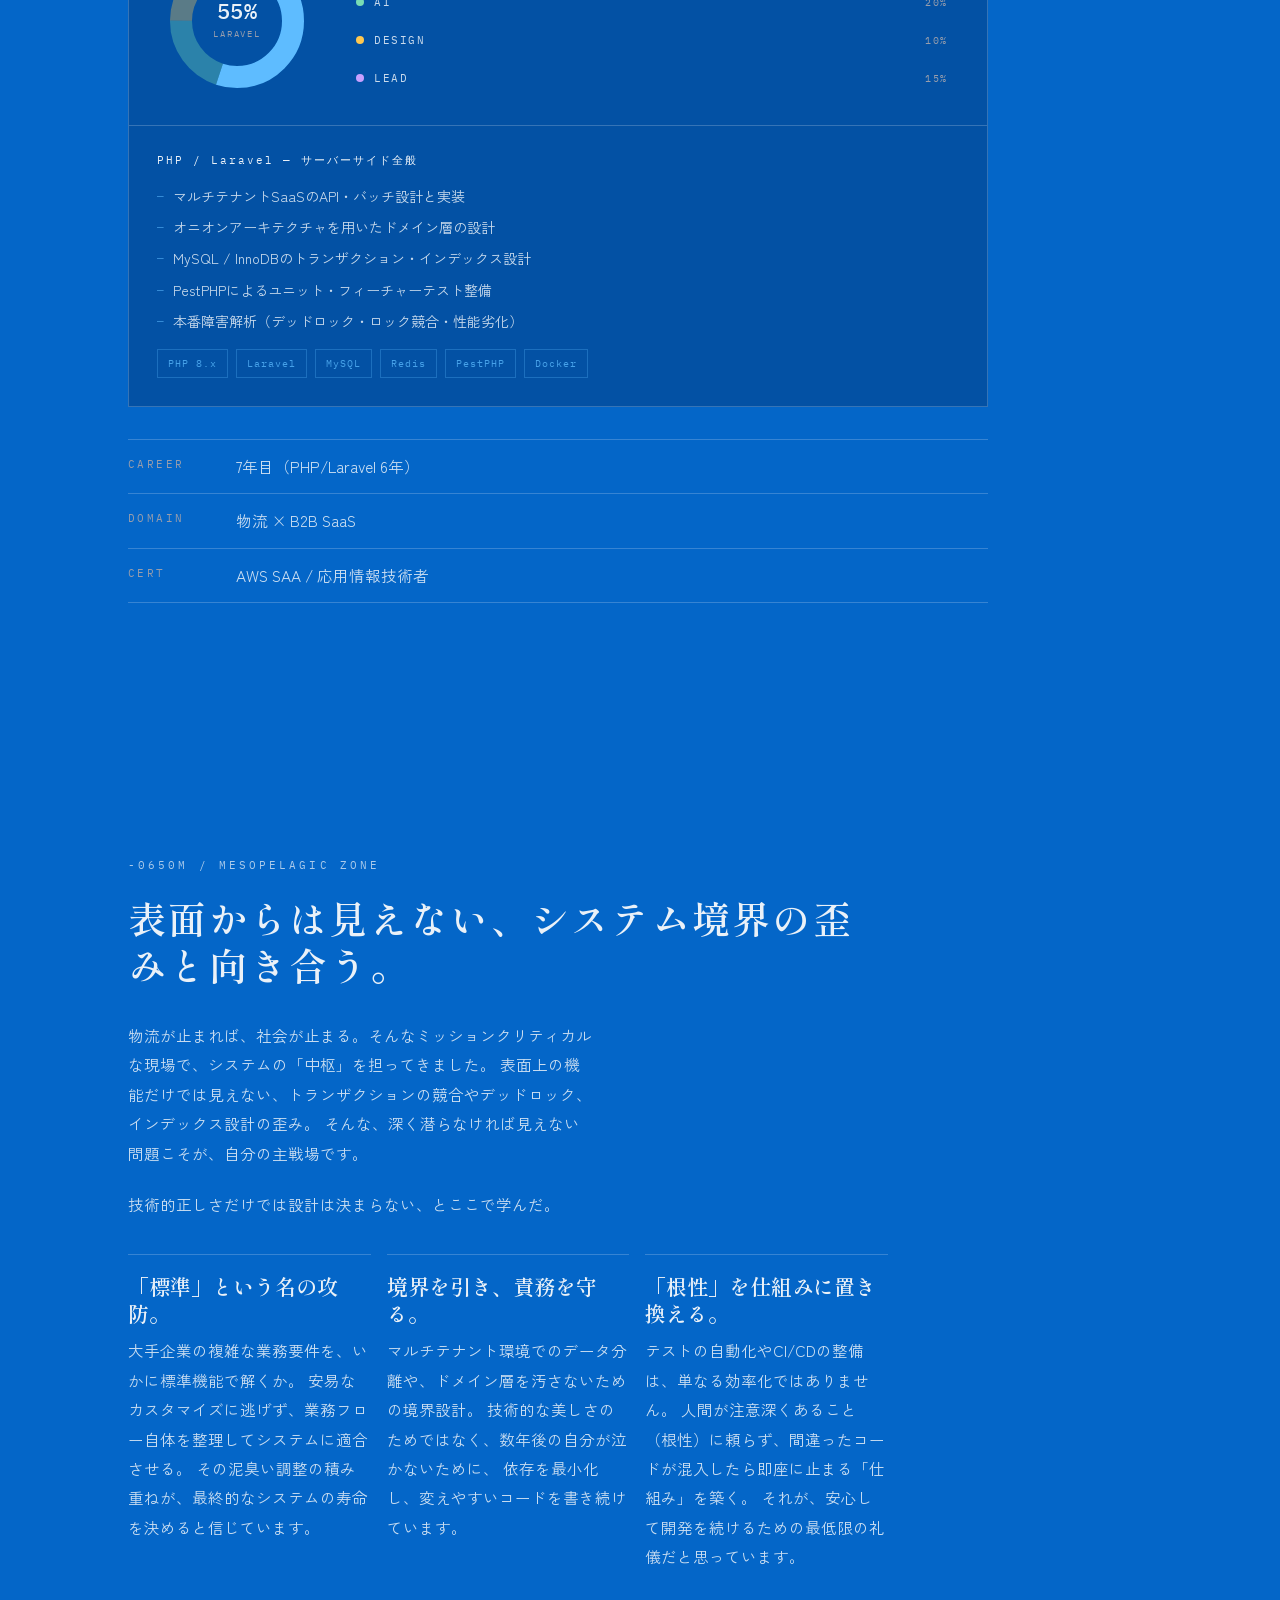
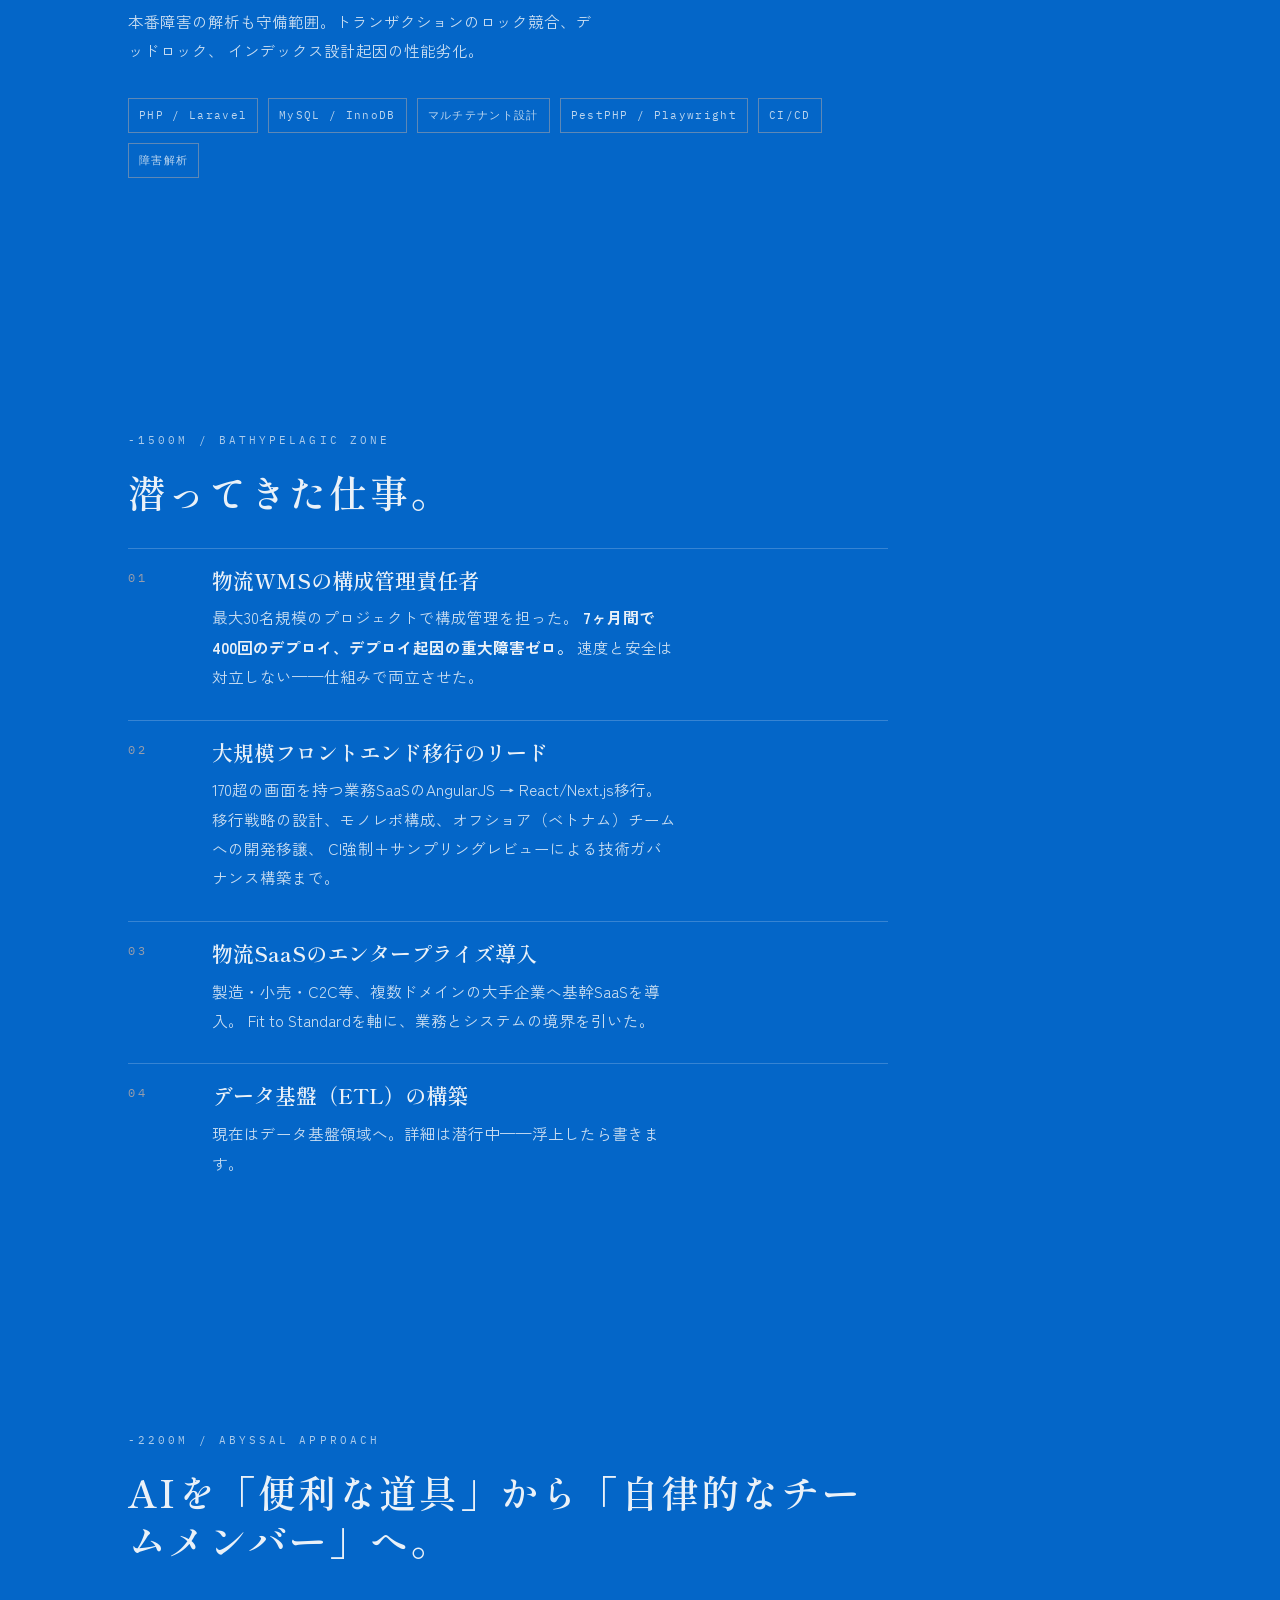
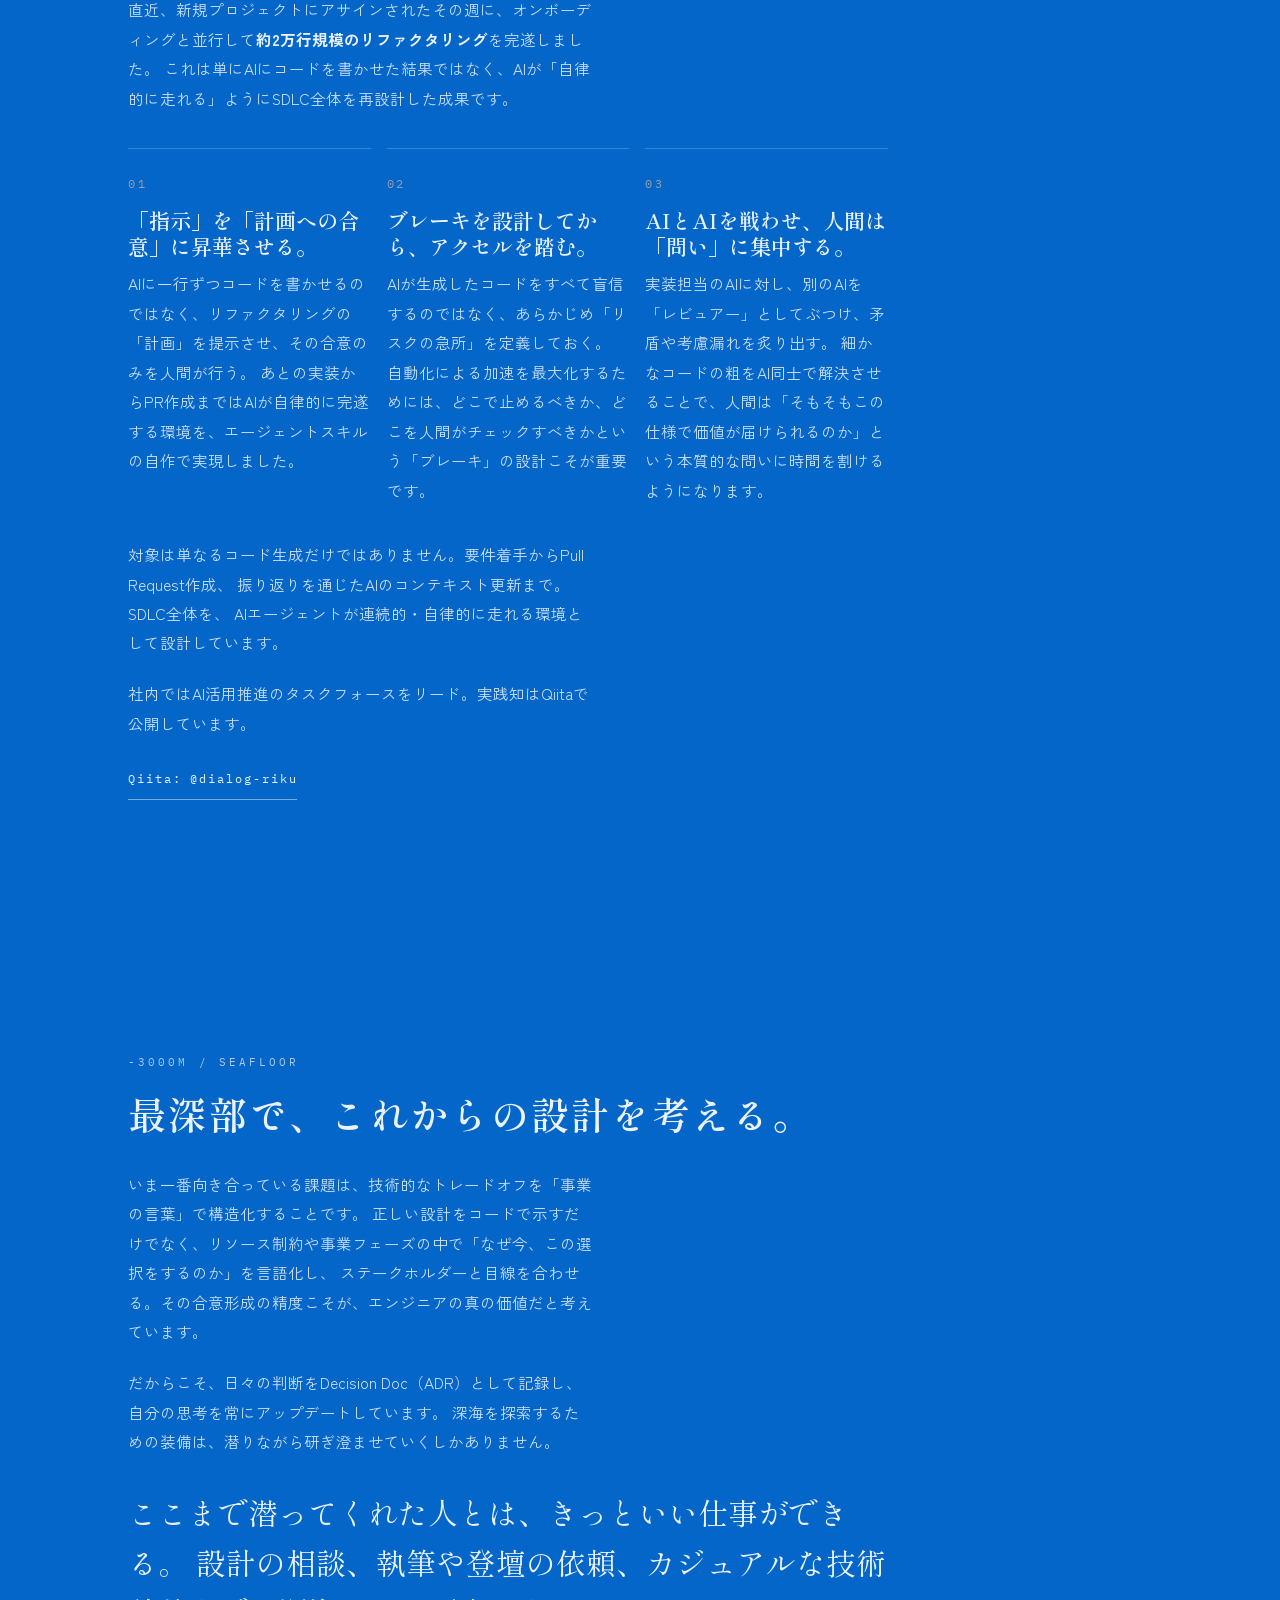
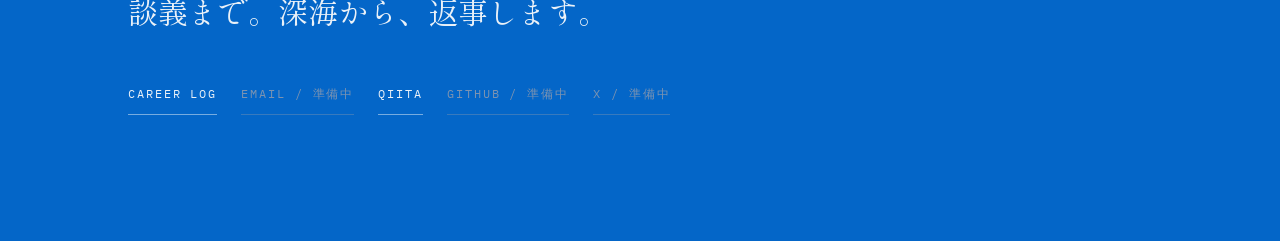
==== commit c4f74d45: "feat(portfolio): enhance career narrative with refined descriptions and video context" ====
--- a/index.html
+++ b/index.html
@@ -7,6 +7,7 @@
       name="description"
       content="陸駆のポートフォリオ。物流B2B SaaS、サーバーサイド設計、AI駆動開発について。"
     >
+    <link rel="icon" href="img/favicon.ico">
     <title>陸駆 Portfolio</title>
     <link rel="preconnect" href="https://fonts.googleapis.com">
     <link rel="preconnect" href="https://fonts.gstatic.com" crossorigin>
@@ -35,34 +36,34 @@
       <section class="section sky" id="sky" data-depth="-120" aria-labelledby="sky-title">
         <div class="content sky-content reveal">
           <p class="kicker">SKY / ↑0120M</p>
-          <h2 id="sky-title">潜る前に、少しだけ上を見る。</h2>
+          <h2 id="sky-title">深く潜るための、自分なりの足場。</h2>
           <p class="sky-lead">
-            深く潜るほど、視界は狭くなる。
-            だから潜る前に、何を守るかだけは空で決めておく。
+            深く潜るほど、周囲は見えにくくなる。
+            だからこそ、潜る前に「何を守り、どこへ向かうか」を空で決めておく。
           </p>
           <div class="sky-principles" aria-label="仕事の原則">
             <article>
               <span>WORK</span>
-              <h3>作らない判断も、設計の一部。</h3>
-              <p>
-                速さは、雑さではなく準備で作る。
-                何を足さないかを決めることが、長く変えられるコードの入口になる。
+              <h3>スピードを出すために、あえて手を止める。</h3>
+              <p>
+                急ぐときほど、後から負債を返すコストを想像してみる。
+                今の「作らない」という判断が、結果的に将来の変更に強い最短ルートになる。
               </p>
             </article>
             <article>
               <span>AI</span>
-              <h3>任せるほど、責任境界を濃くする。</h3>
-              <p>
-                AIは判断を薄める道具ではなく、問いを増やす道具にする。
-                自動化の価値は、アクセルよりブレーキの設計で決まる。
+              <h3>AIに任せる領域を、自分の責任で切り分ける。</h3>
+              <p>
+                AIは判断を丸投げする相手ではなく、自分の思考を拡張するためのパートナー。
+                自動化の価値は、アクセルよりも「どう止めるか」というブレーキの設計で決まる。
               </p>
             </article>
             <article>
               <span>TEAM</span>
-              <h3>いい設計は、コードの外でも説明できる。</h3>
-              <p>
-                技術の正しさを、事業と現場の言葉に翻訳する。
-                その言葉が揃ってから、ようやく深く潜れる。
+              <h3>ドメインの言葉で、設計を語り直す。</h3>
+              <p>
+                技術的な正しさだけでは、現場の課題は解決できない。
+                事業やドメインの言葉に翻訳して初めて、本当の意味での設計が共有され、動き出す。
               </p>
             </article>
           </div>
@@ -75,7 +76,7 @@
           <p class="kicker">SURFACE / 0000M</p>
           <p class="hero-sub">RIKU IWASAKA <br>— ENGINEER PORTFOLIO</p>
           <p class="lead">
-            サーバーサイドを主戦場に、物流B2B SaaSの設計と開発をしています。
+            サーバーサイドを中心に、複雑な物流B2B SaaSの設計と開発に深く携わっています。
           </p>
           <a class="dive-cue" href="#about" aria-label="Aboutへ進む">
             <span>DIVE</span>
@@ -87,16 +88,15 @@
       <section class="section" id="about" data-depth="200" aria-labelledby="about-title">
         <div class="content about-content reveal">
           <p class="depth-tag">-0200M</p>
-          <h2 id="about-title">広く動いて、深く潜ることを選んだ。</h2>
-          <p>
-            最初の4年は、toCアプリ開発・イベント領域のDX・カスタマーサクセスまで横断。
-            ユーザーの声を直接受け止める立場を経て、いまの設計思想の原点ができました。
-            <strong>「システムに業務を寄せるのではなく、標準に業務を寄せる」</strong>
-          </p>
-          <p>
-            2024年からは物流ドメインのB2B SaaSへ。
-            サーバーサイドを軸に、エンタープライズ導入・レガシー移行・データ基盤まで。
-            やるべきことが、どんどん下の方にある。
+          <h2 id="about-title">多様な現場を経て、深く潜る場所を見つけた。</h2>
+          <p>
+            最初の4年は、toCアプリ開発・イベント領域のDX・カスタマーサクセスまで横断して経験しました。
+            ユーザーの切実な声を直接受け止める立場を経て、いまの設計思想の原点ができました。
+            <strong>「個別の要望にその都度応えることより、標準的な業務フローをどう支え、負債を溜めないか」</strong>
+          </p>
+          <p>
+            2024年からは物流B2B SaaSの世界へ。
+            大規模エンタープライズ導入の泥臭い調整や、レガシー移行の難しさと向き合う中で、エンジニアとしての軸足がより深いところ——サーバーサイドや基盤設計へと移ってきました。
           </p>
 
           <div class="instrument-panel" aria-label="専門領域">
@@ -197,12 +197,11 @@
       <section class="section" id="server-side" data-depth="650" aria-labelledby="server-title">
         <div class="content reveal">
           <p class="depth-tag">-0650M / MESOPELAGIC ZONE</p>
-          <h2 id="server-title">止められないシステムの、止まらない設計。</h2>
-          <p>
-            システムが止まると物流が止まる、ミッションクリティカルな業務システムを主戦場にしてきた。
-            深く潜るほど、問題の根はシステムより下にある。
-            トランザクションの競合、デッドロック、インデックス設計の歪み——
-            表層からは見えない場所で起きている事故は、そこまで潜らないと直せない。
+          <h2 id="server-title">表面からは見えない、システム境界の歪みと向き合う。</h2>
+          <p>
+            物流が止まれば、社会が止まる。そんなミッションクリティカルな現場で、システムの「中枢」を担ってきました。
+            表面上の機能だけでは見えない、トランザクションの競合やデッドロック、インデックス設計の歪み。
+            そんな、深く潜らなければ見えない問題こそが、自分の主戦場です。
           </p>
           <p>
             技術的正しさだけでは設計は決まらない、とここで学んだ。
@@ -210,27 +209,27 @@
 
           <div class="thought-grid">
             <article>
-              <h3>Fit to Standard。</h3>
-              <p>
-                顧客ごとのカスタマイズ要求に都度応えるのではなく、業務を標準に寄せる導入設計。
-                製造・小売・C2Cなど異なるドメインの大手企業への導入を重ねる中で、
-                「作らない判断」の価値を体に入れた。
-              </p>
-            </article>
-            <article>
-              <h3>オニオンアーキテクチャのSaaS適用。</h3>
-              <p>
-                マルチテナントの分離設計、ドメイン層を汚さない境界の引き方、
-                リスクを織り込んだ技術選定。責務を分離し、依存を極小化する。
-                速く変えられるコードは、結局それしかない。
-              </p>
-            </article>
-            <article>
-              <h3>品質は仕組みで担保する。</h3>
-              <p>
-                PestPHP・Playwrightによるテスト整備、CI/CDパイプラインの高度化。
-                レビューと根性に頼らず、壊れたらパイプラインが止まる状態を作る——
-                それがテックリードの仕事だと思っている。
+              <h3>「標準」という名の攻防。</h3>
+              <p>
+                大手企業の複雑な業務要件を、いかに標準機能で解くか。
+                安易なカスタマイズに逃げず、業務フロー自体を整理してシステムに適合させる。
+                その泥臭い調整の積み重ねが、最終的なシステムの寿命を決めると信じています。
+              </p>
+            </article>
+            <article>
+              <h3>境界を引き、責務を守る。</h3>
+              <p>
+                マルチテナント環境でのデータ分離や、ドメイン層を汚さないための境界設計。
+                技術的な美しさのためではなく、数年後の自分が泣かないために、
+                依存を最小化し、変えやすいコードを書き続けています。
+              </p>
+            </article>
+            <article>
+              <h3>「根性」を仕組みに置き換える。</h3>
+              <p>
+                テストの自動化やCI/CDの整備は、単なる効率化ではありません。
+                人間が注意深くあること（根性）に頼らず、間違ったコードが混入したら即座に止まる「仕組み」を築く。
+                それが、安心して開発を続けるための最低限の礼儀だと思っています。
               </p>
             </article>
           </div>
@@ -296,53 +295,44 @@
       <section class="section" id="ai-driven" data-depth="2200" aria-labelledby="ai-title">
         <div class="content reveal">
           <p class="depth-tag">-2200M / ABYSSAL APPROACH</p>
-          <h2 id="ai-title">AIに書かせる、ではなく。AIと潜る。</h2>
-          <p>
-            直近の実例。新規プロジェクトにアサインされた直後、オンボーディングと並行して
-            <strong>1週間で約2万行のリファクタリング</strong>を終えた。
-            種明かしは根性ではなく、運用の設計だ。
+          <h2 id="ai-title">AIを「便利な道具」から「自律的なチームメンバー」へ。</h2>
+          <p>
+            直近、新規プロジェクトにアサインされたその週に、オンボーディングと並行して<strong>約2万行規模のリファクタリング</strong>を完遂しました。
+            これは単にAIにコードを書かせた結果ではなく、AIが「自律的に走れる」ようにSDLC全体を再設計した成果です。
           </p>
           <div class="ai-flow" aria-label="AI駆動開発の流れ">
             <article>
               <span>01</span>
-              <h3>人間の承認ゲートを、計画OKの一語まで圧縮した。</h3>
-              <p>
-                リファクタ用のエージェントスキルを自作。ブランチ作成からコミットまで自動運転。
-                止めるのは計画確認の一点だけ。push / PR は常に人間が押す。
+              <h3>「指示」を「計画への合意」に昇華させる。</h3>
+              <p>
+                AIに一行ずつコードを書かせるのではなく、リファクタリングの「計画」を提示させ、その合意のみを人間が行う。
+                あとの実装からPR作成まではAIが自律的に完遂する環境を、エージェントスキルの自作で実現しました。
               </p>
             </article>
             <article>
               <span>02</span>
-              <h3>自動化した直後に、自動化を疑う。</h3>
-              <p>
-                未来目線でリスクマップを引き、危険な一点だけを巻き戻す。
-                全部戻すのではなく、安全圏を定義して運用に乗せる。
-                自動化の価値はアクセルより、ブレーキの設計で決まる。
+              <h3>ブレーキを設計してから、アクセルを踏む。</h3>
+              <p>
+                AIが生成したコードをすべて盲信するのではなく、あらかじめ「リスクの急所」を定義しておく。
+                自動化による加速を最大化するためには、どこで止めるべきか、どこを人間がチェックすべきかという「ブレーキ」の設計こそが重要です。
               </p>
             </article>
             <article>
               <span>03</span>
-              <h3>レビューもAIを重ねる。</h3>
-              <p>
-                実装したAIとは別のAIに壁打ちさせ、対応スコープを「やる・見送り・後回し」に仕分ける。
-                人間が集中するのは、スモークテストとUXの違和感、
-                そして「この仕様、そもそも危なくないか」という問いだけ。
-              </p>
-            </article>
-          </div>
-          <p>
-            しかもこの1週間は、新規プロジェクトにアサインされた直後。
-            ドメイン知識のキャッチアップ自体もAIにやらせながら、同じ日にその機能を直していた。
-            オンボーディングとリファクタが同時に走る——これがAI前提の開発フローだ。
-          </p>
-          <p>
-            対象はコード生成だけじゃない。要件着手からPull Request作成、
+              <h3>AIとAIを戦わせ、人間は「問い」に集中する。</h3>
+              <p>
+                実装担当のAIに対し、別のAIを「レビュアー」としてぶつけ、矛盾や考慮漏れを炙り出す。
+                細かなコードの粗をAI同士で解決させることで、人間は「そもそもこの仕様で価値が届けられるのか」という本質的な問いに時間を割けるようになります。
+              </p>
+            </article>
+          </div>
+          <p>
+            対象は単なるコード生成だけではありません。要件着手からPull Request作成、
             振り返りを通じたAIのコンテキスト更新まで。SDLC全体を、
-            AIエージェントが連続的・自律的に走れる環境として設計している。
-            使い捨てのコード生成で終わらせないこと。それがPoCと実運用の分かれ目だ。
-          </p>
-          <p>
-            社内ではAI活用推進のタスクフォースをリード。実践知はQiitaで公開している。
+            AIエージェントが連続的・自律的に走れる環境として設計しています。
+          </p>
+          <p>
+            社内ではAI活用推進のタスクフォースをリード。実践知はQiitaで公開しています。
           </p>
           <a class="text-link" href="https://qiita.com/dialog-riku" target="_blank" rel="noreferrer">
             Qiita: @dialog-riku
@@ -353,17 +343,15 @@
       <section class="section contact" id="contact" data-depth="3000" aria-labelledby="contact-title">
         <div class="content reveal">
           <p class="depth-tag">-3000M / SEAFLOOR</p>
-          <h2 id="contact-title">ここまで潜ってくれた人にだけ、話せること。</h2>
-          <p>
-            いま一番向き合っている課題は、
-            <strong>トレードオフをビジネスの言葉で構造化する力</strong>だ。
-            技術的に正しい選択肢を並べることはできる。けれど事業フェーズとリソース制約の中で
-            「なぜ今この選択なのか」を、コードを書く前に意思決定ドキュメントとして残し、
-            ステークホルダーと目線を合わせる。その精度をまだ上げられると思っている。
-          </p>
-          <p>
-            だから今は、判断のたびにDecision Docを書く習慣で鍛えている。
-            深海に潜る装備は、潜りながら作るしかない。
+          <h2 id="contact-title">最深部で、これからの設計を考える。</h2>
+          <p>
+            いま一番向き合っている課題は、技術的なトレードオフを「事業の言葉」で構造化することです。
+            正しい設計をコードで示すだけでなく、リソース制約や事業フェーズの中で「なぜ今、この選択をするのか」を言語化し、
+            ステークホルダーと目線を合わせる。その合意形成の精度こそが、エンジニアの真の価値だと考えています。
+          </p>
+          <p>
+            だからこそ、日々の判断をDecision Doc（ADR）として記録し、自分の思考を常にアップデートしています。
+            深海を探索するための装備は、潜りながら研ぎ澄ませていくしかありません。
           </p>
           <p class="closing">
             ここまで潜ってくれた人とは、きっといい仕事ができる。
--- a/style/styles.css
+++ b/style/styles.css
@@ -958,3 +958,16 @@
     display: none;
   }
 }
+
+@keyframes hideOnScroll {
+  to {
+    opacity: 0;
+    visibility: hidden; /* クリックなどの干渉も防ぐ場合 */
+  }
+}
+
+.sky::after {
+  animation: hideOnScroll 0.2s linear forwards;
+  animation-timeline: scroll();
+  animation-range: 0px 200px; /* スクロールが0pxから200pxの間に非表示、以降もずっと非表示にする */
+}
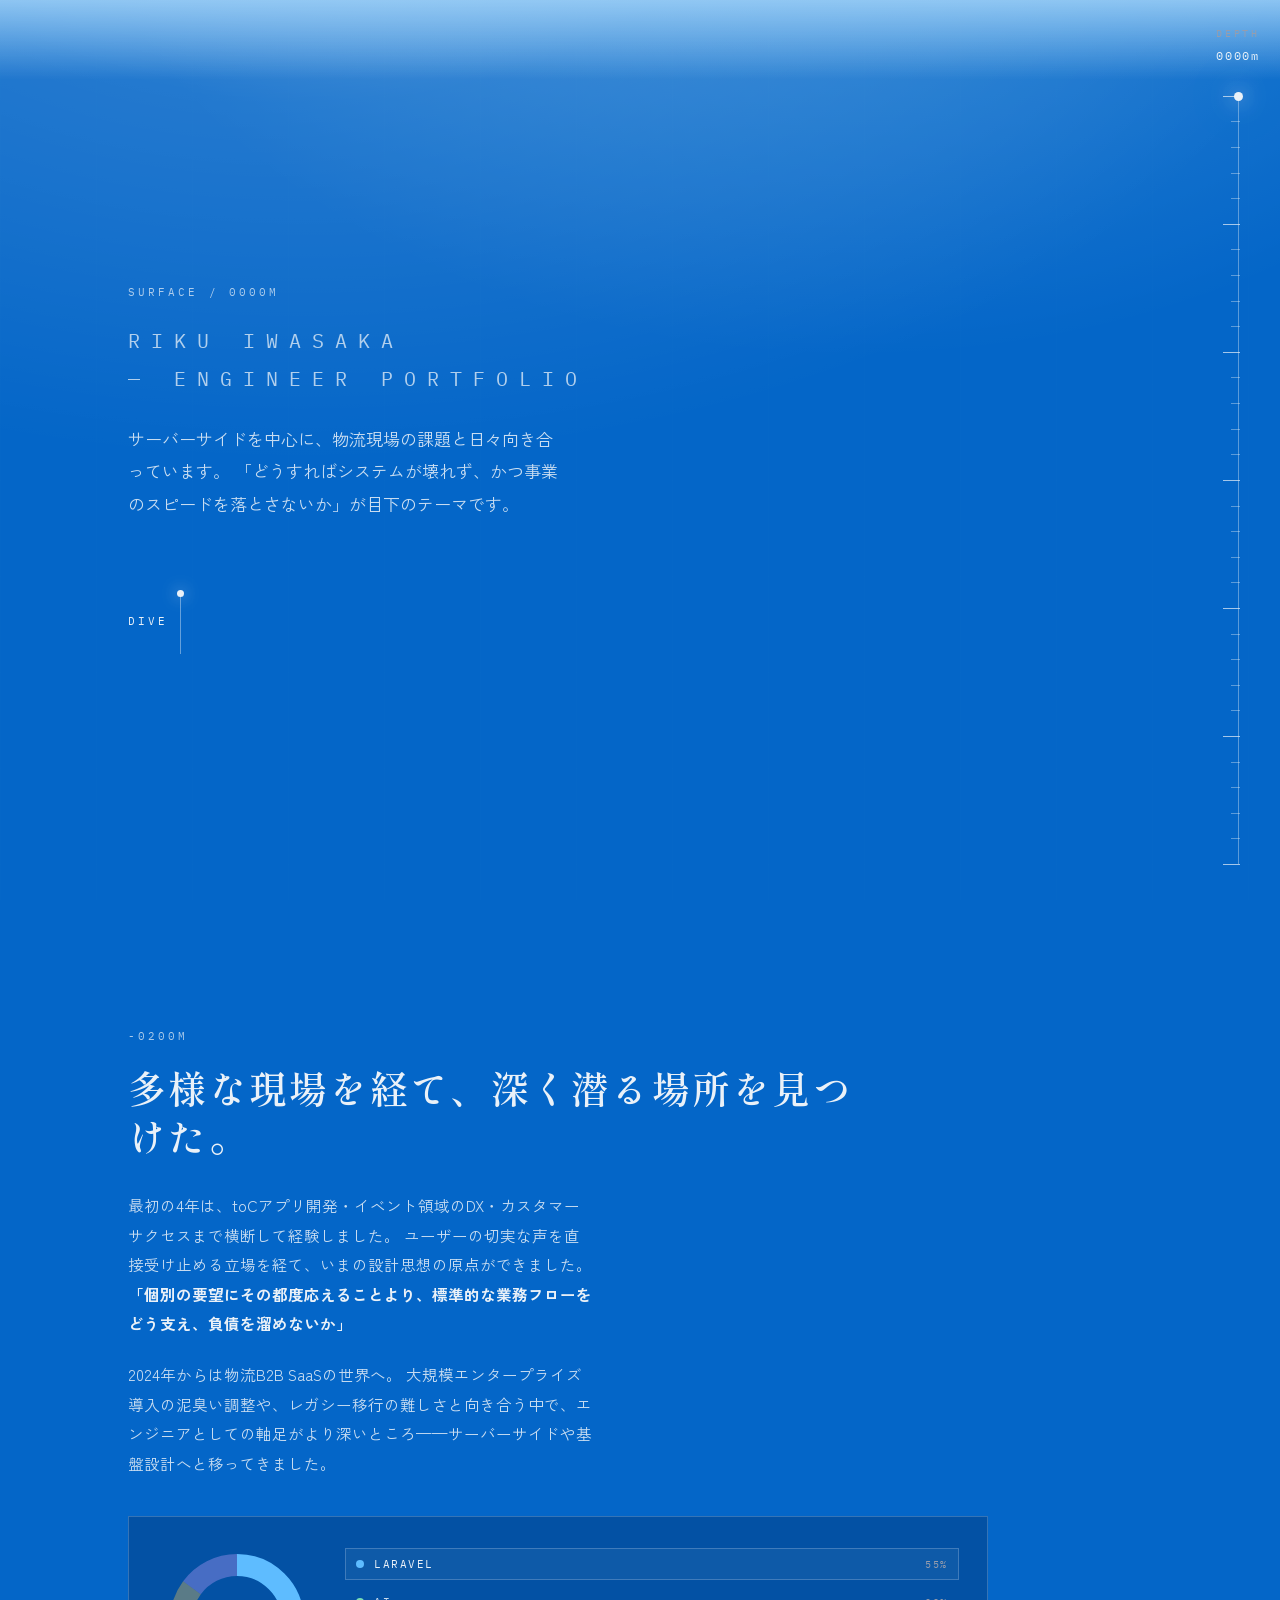
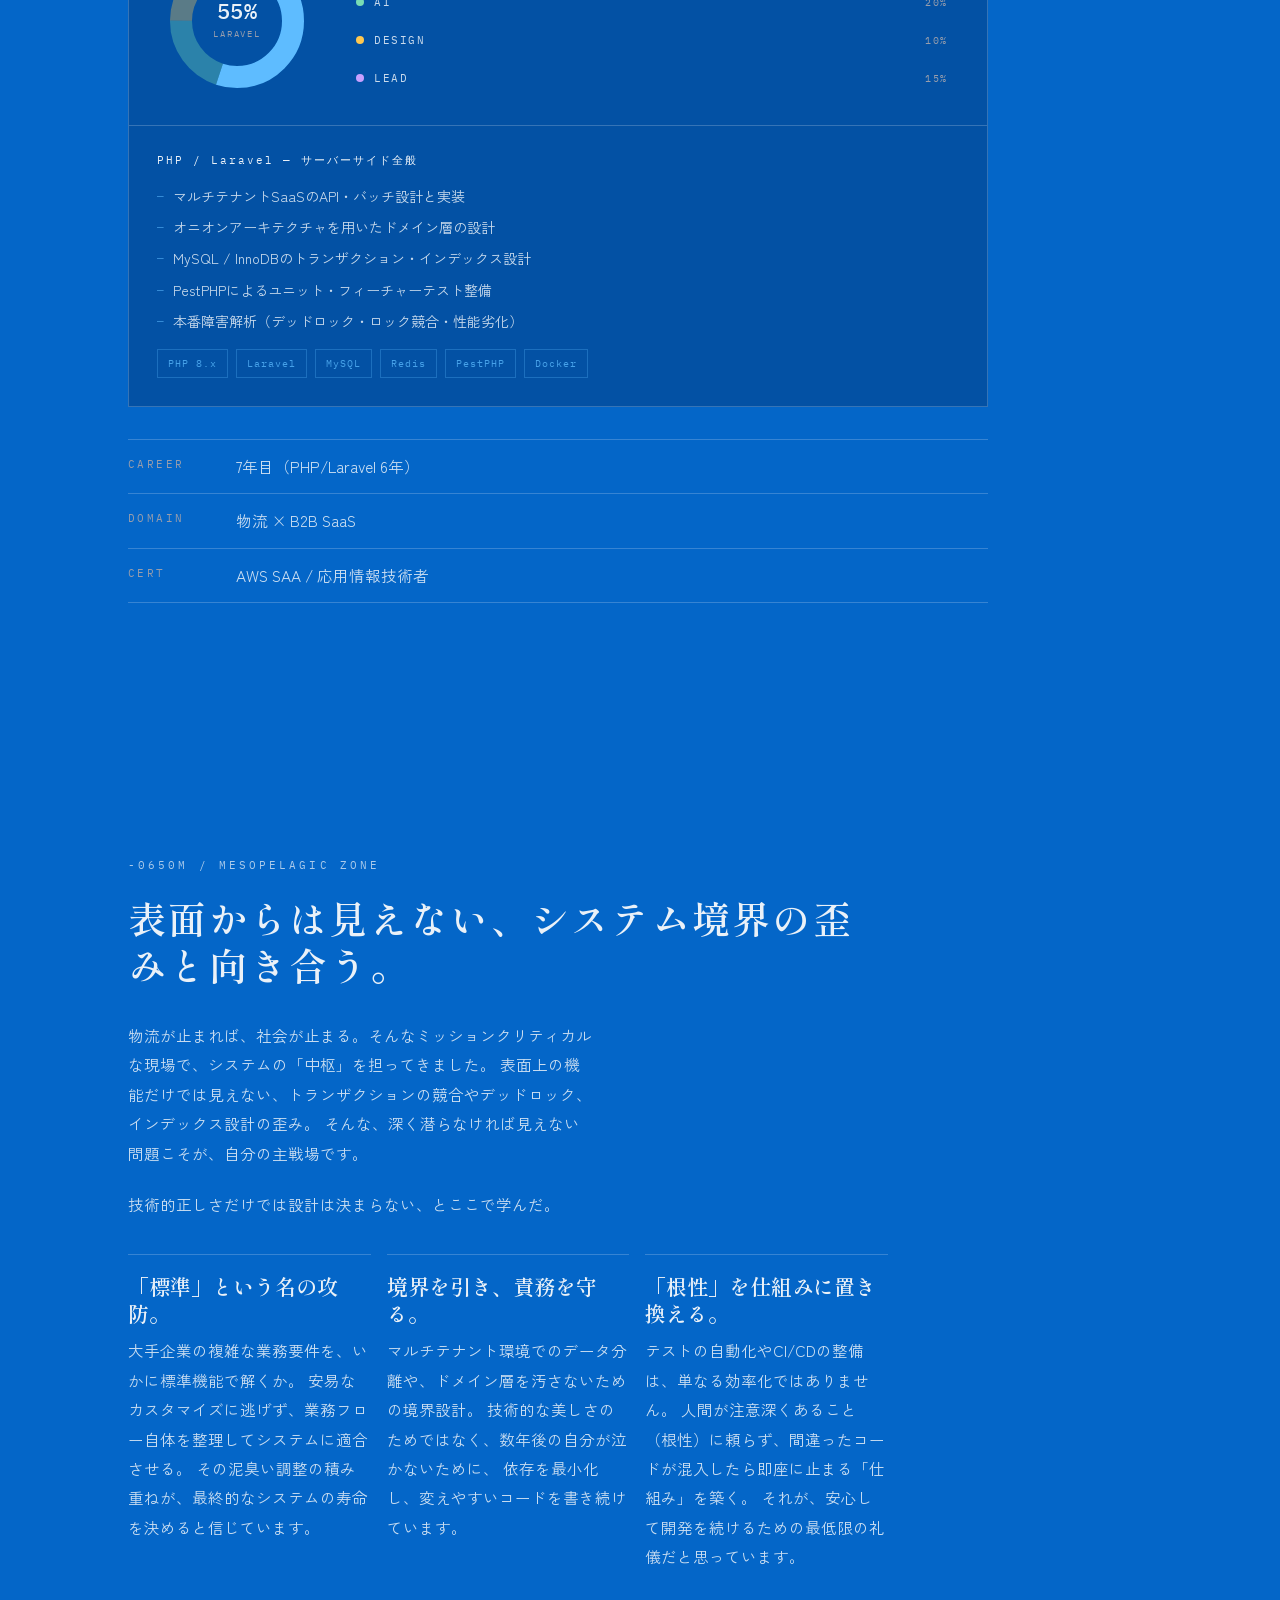
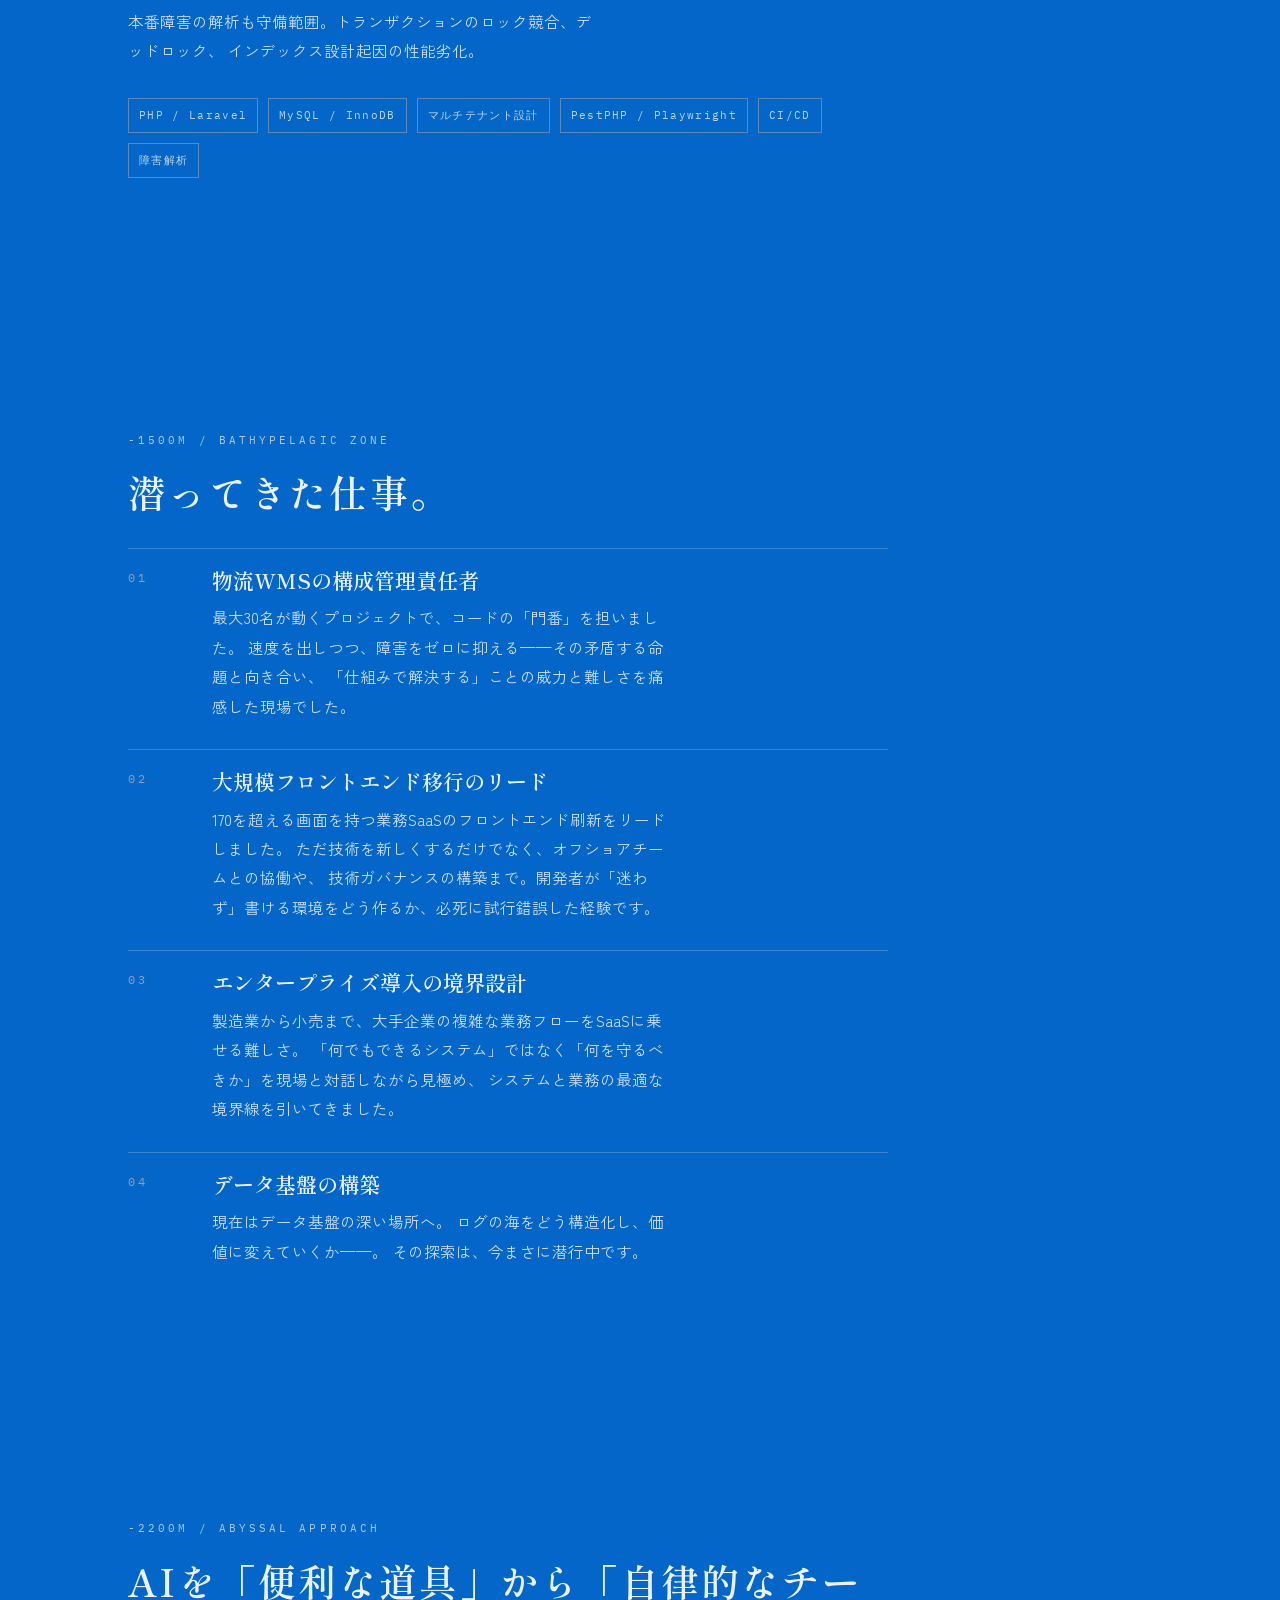
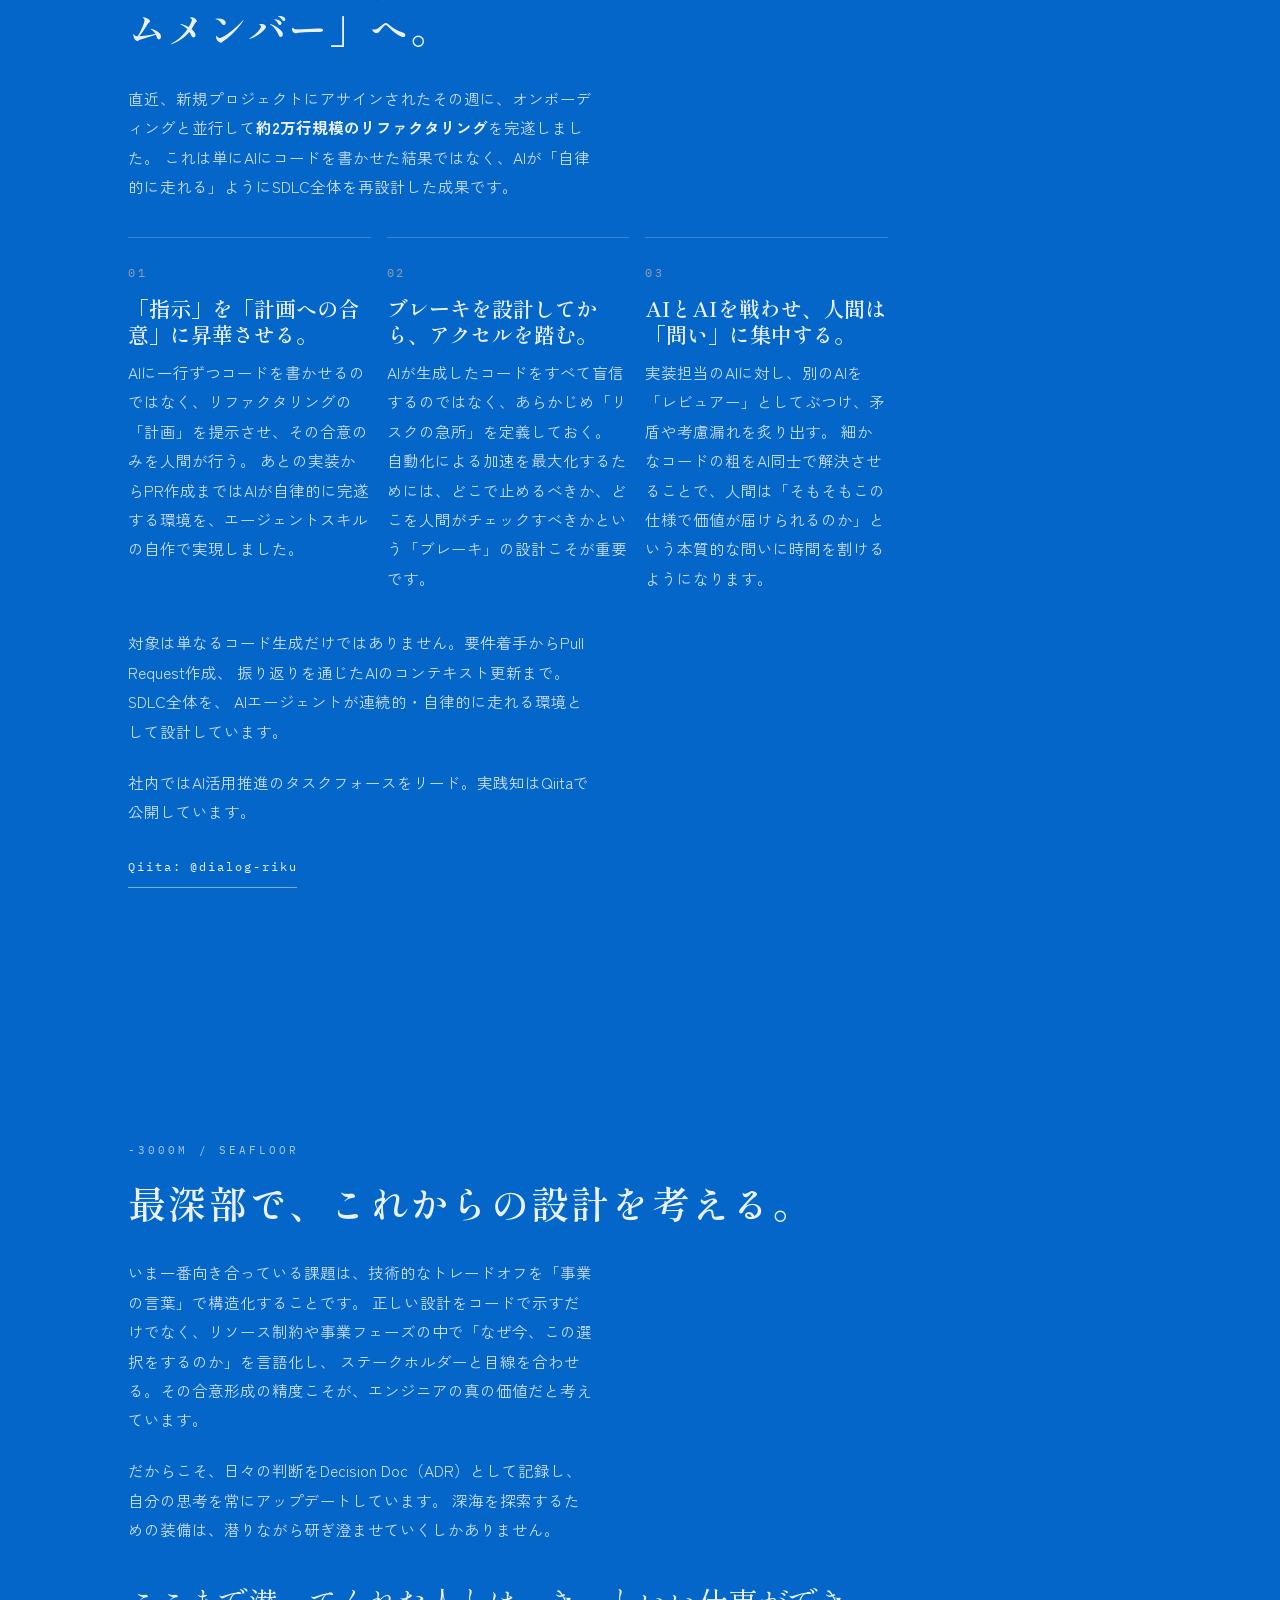
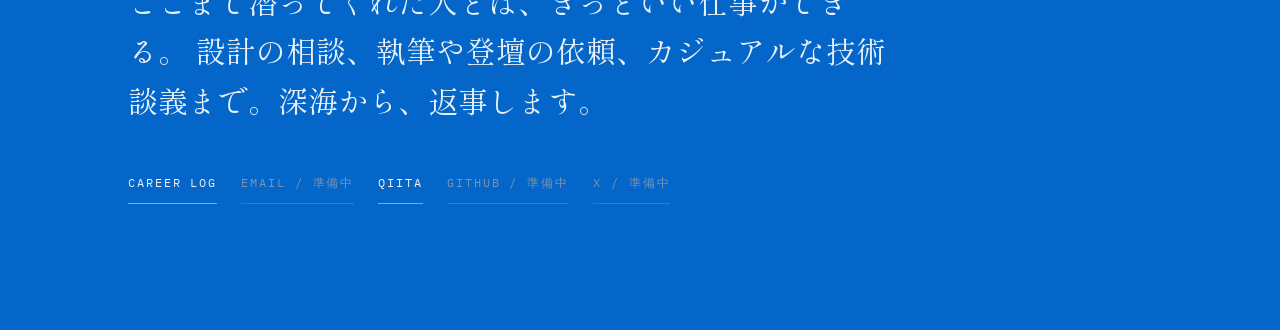
==== commit 773f0ea4: "feat(portfolio): refine sky section content for clarity and engagement" ====
--- a/index.html
+++ b/index.html
@@ -36,34 +36,38 @@
       <section class="section sky" id="sky" data-depth="-120" aria-labelledby="sky-title">
         <div class="content sky-content reveal">
           <p class="kicker">SKY / ↑0120M</p>
-          <h2 id="sky-title">深く潜るための、自分なりの足場。</h2>
+          <h2 id="sky-title">潜る前に、少しだけ視界を広げる。</h2>
           <p class="sky-lead">
             深く潜るほど、周囲は見えにくくなる。
-            だからこそ、潜る前に「何を守り、どこへ向かうか」を空で決めておく。
-          </p>
-          <div class="sky-principles" aria-label="仕事の原則">
+            焦って飛び込むと、たいてい足元をすくわれる。
+            だから、潜水直前にいつも自分に言い聞かせている「約束事」がいくつかある。
+          </p>
+          <div class="sky-principles" aria-label="潜水前の約束事">
             <article>
               <span>WORK</span>
-              <h3>スピードを出すために、あえて手を止める。</h3>
-              <p>
-                急ぐときほど、後から負債を返すコストを想像してみる。
-                今の「作らない」という判断が、結果的に将来の変更に強い最短ルートになる。
+              <h3>手を動かすより、先に「やらないこと」を決める。</h3>
+              <p>
+                コードを書き始めれば、それなりに形にはなる。でも、本当にそれが今の最適解なのか？
+                後で負債を返済するコストを想像して、あえてその場で手を止める判断。
+                それが、結局は一番の近道だと何度も思い知らされた。
               </p>
             </article>
             <article>
               <span>AI</span>
-              <h3>AIに任せる領域を、自分の責任で切り分ける。</h3>
-              <p>
-                AIは判断を丸投げする相手ではなく、自分の思考を拡張するためのパートナー。
-                自動化の価値は、アクセルよりも「どう止めるか」というブレーキの設計で決まる。
+              <h3>AIに「丸投げ」する恐怖と向き合う。</h3>
+              <p>
+                AIは便利だ。でも、AIに判断を委ねて楽をしようとしたときほど、
+                後で大きな手戻りが起きる。だから、AIを使う時ほど「どこで止めるか」というブレーキを、
+                自分の責任で設計するようにしている。
               </p>
             </article>
             <article>
               <span>TEAM</span>
-              <h3>ドメインの言葉で、設計を語り直す。</h3>
-              <p>
-                技術的な正しさだけでは、現場の課題は解決できない。
-                事業やドメインの言葉に翻訳して初めて、本当の意味での設計が共有され、動き出す。
+              <h3>コードだけを語るエンジニアにはならない。</h3>
+              <p>
+                技術的に「正しい」だけでは、現場は動かない。
+                事業の人たちが抱えている切実な課題、彼らの言葉を丁寧に拾い上げ、
+                技術という解決策にどう翻訳できるか。そこをサボったら、設計はただの独りよがりになる。
               </p>
             </article>
           </div>
@@ -76,7 +80,8 @@
           <p class="kicker">SURFACE / 0000M</p>
           <p class="hero-sub">RIKU IWASAKA <br>— ENGINEER PORTFOLIO</p>
           <p class="lead">
-            サーバーサイドを中心に、複雑な物流B2B SaaSの設計と開発に深く携わっています。
+            サーバーサイドを中心に、物流現場の課題と日々向き合っています。
+            「どうすればシステムが壊れず、かつ事業のスピードを落とさないか」が目下のテーマです。
           </p>
           <a class="dive-cue" href="#about" aria-label="Aboutへ進む">
             <span>DIVE</span>
@@ -259,33 +264,36 @@
               <p class="work-index">01</p>
               <h3>物流WMSの構成管理責任者</h3>
               <p>
-                最大30名規模のプロジェクトで構成管理を担った。
-                <strong>7ヶ月間で400回のデプロイ、デプロイ起因の重大障害ゼロ。</strong>
-                速度と安全は対立しない——仕組みで両立させた。
+                最大30名が動くプロジェクトで、コードの「門番」を担いました。
+                速度を出しつつ、障害をゼロに抑える——その矛盾する命題と向き合い、
+                「仕組みで解決する」ことの威力と難しさを痛感した現場でした。
               </p>
             </article>
             <article class="work-item">
               <p class="work-index">02</p>
               <h3>大規模フロントエンド移行のリード</h3>
               <p>
-                170超の画面を持つ業務SaaSのAngularJS → React/Next.js移行。
-                移行戦略の設計、モノレポ構成、オフショア（ベトナム）チームへの開発移譲、
-                CI強制＋サンプリングレビューによる技術ガバナンス構築まで。
+                170を超える画面を持つ業務SaaSのフロントエンド刷新をリードしました。
+                ただ技術を新しくするだけでなく、オフショアチームとの協働や、
+                技術ガバナンスの構築まで。開発者が「迷わず」書ける環境をどう作るか、必死に試行錯誤した経験です。
               </p>
             </article>
             <article class="work-item">
               <p class="work-index">03</p>
-              <h3>物流SaaSのエンタープライズ導入</h3>
-              <p>
-                製造・小売・C2C等、複数ドメインの大手企業へ基幹SaaSを導入。
-                Fit to Standardを軸に、業務とシステムの境界を引いた。
+              <h3>エンタープライズ導入の境界設計</h3>
+              <p>
+                製造業から小売まで、大手企業の複雑な業務フローをSaaSに乗せる難しさ。
+                「何でもできるシステム」ではなく「何を守るべきか」を現場と対話しながら見極め、
+                システムと業務の最適な境界線を引いてきました。
               </p>
             </article>
             <article class="work-item">
               <p class="work-index">04</p>
-              <h3>データ基盤（ETL）の構築</h3>
-              <p>
-                現在はデータ基盤領域へ。詳細は潜行中——浮上したら書きます。
+              <h3>データ基盤の構築</h3>
+              <p>
+                現在はデータ基盤の深い場所へ。
+                ログの海をどう構造化し、価値に変えていくか——。
+                その探索は、今まさに潜行中です。
               </p>
             </article>
           </div>
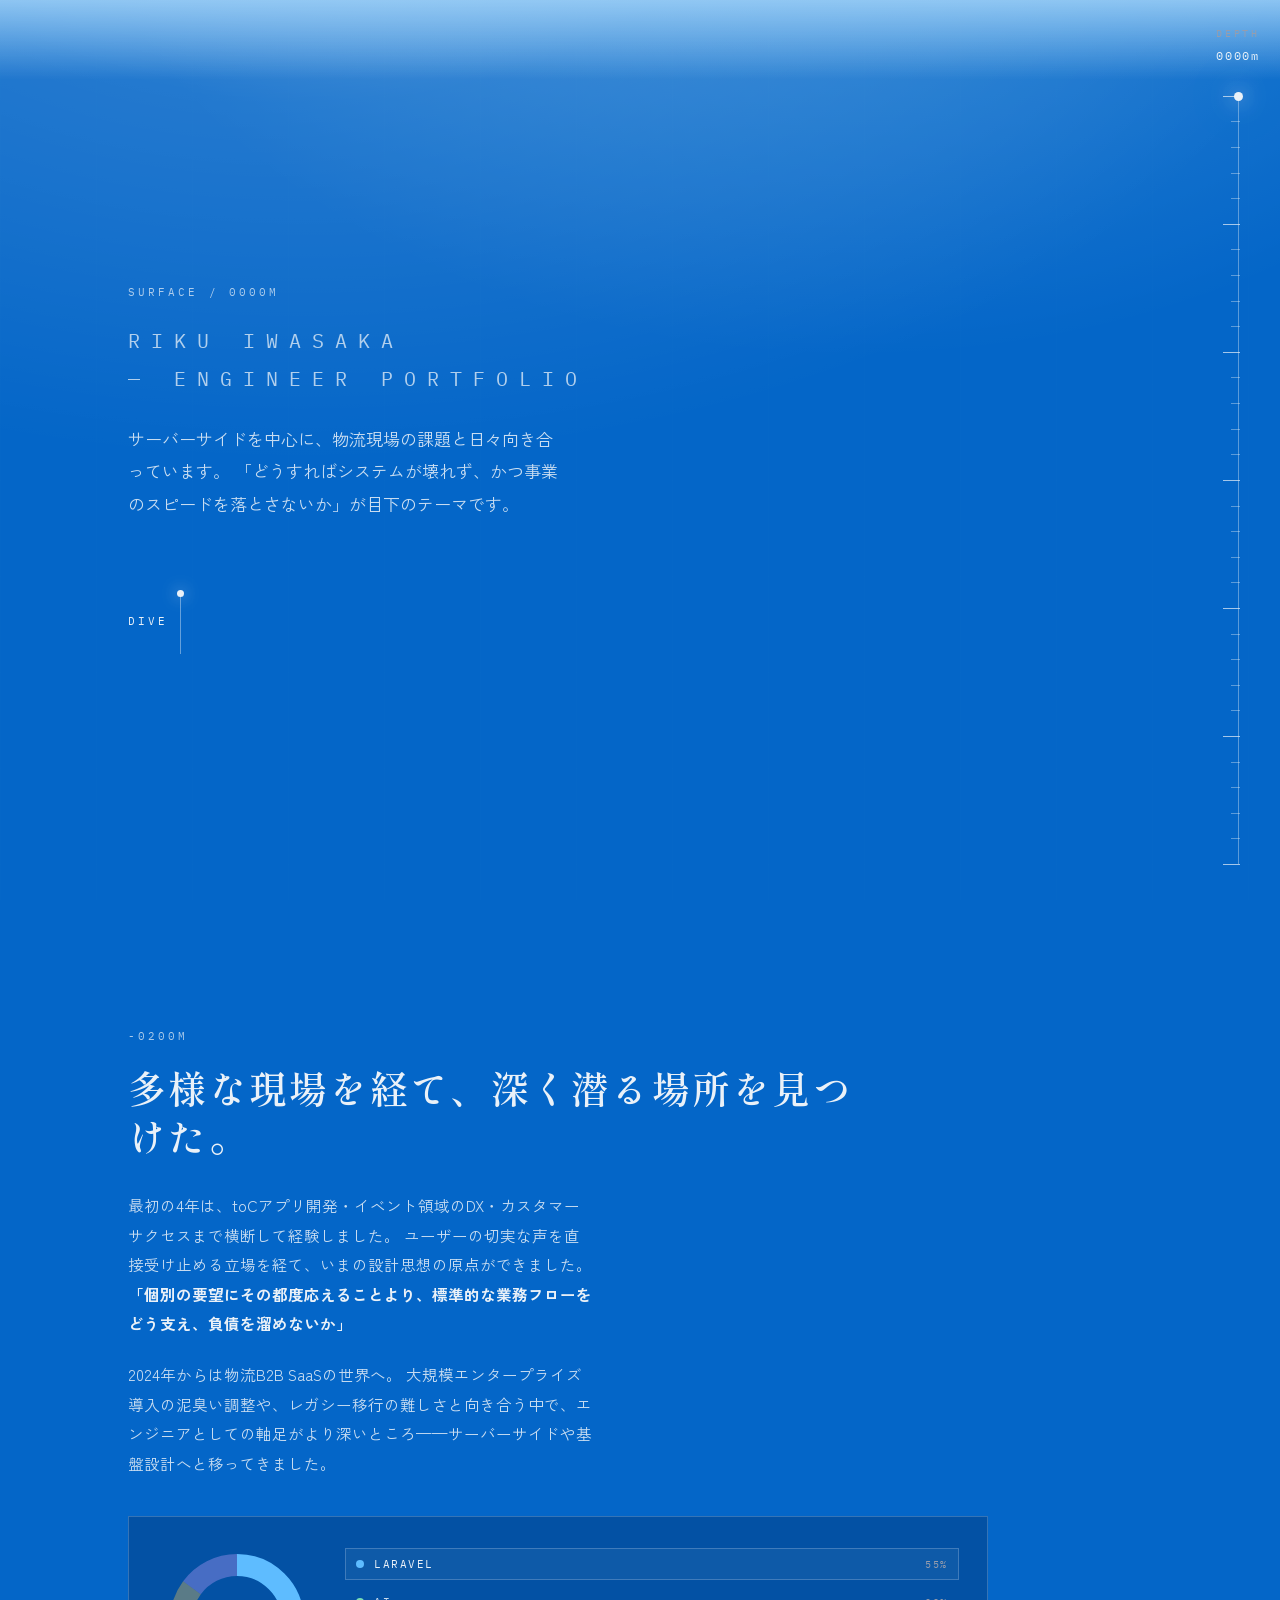
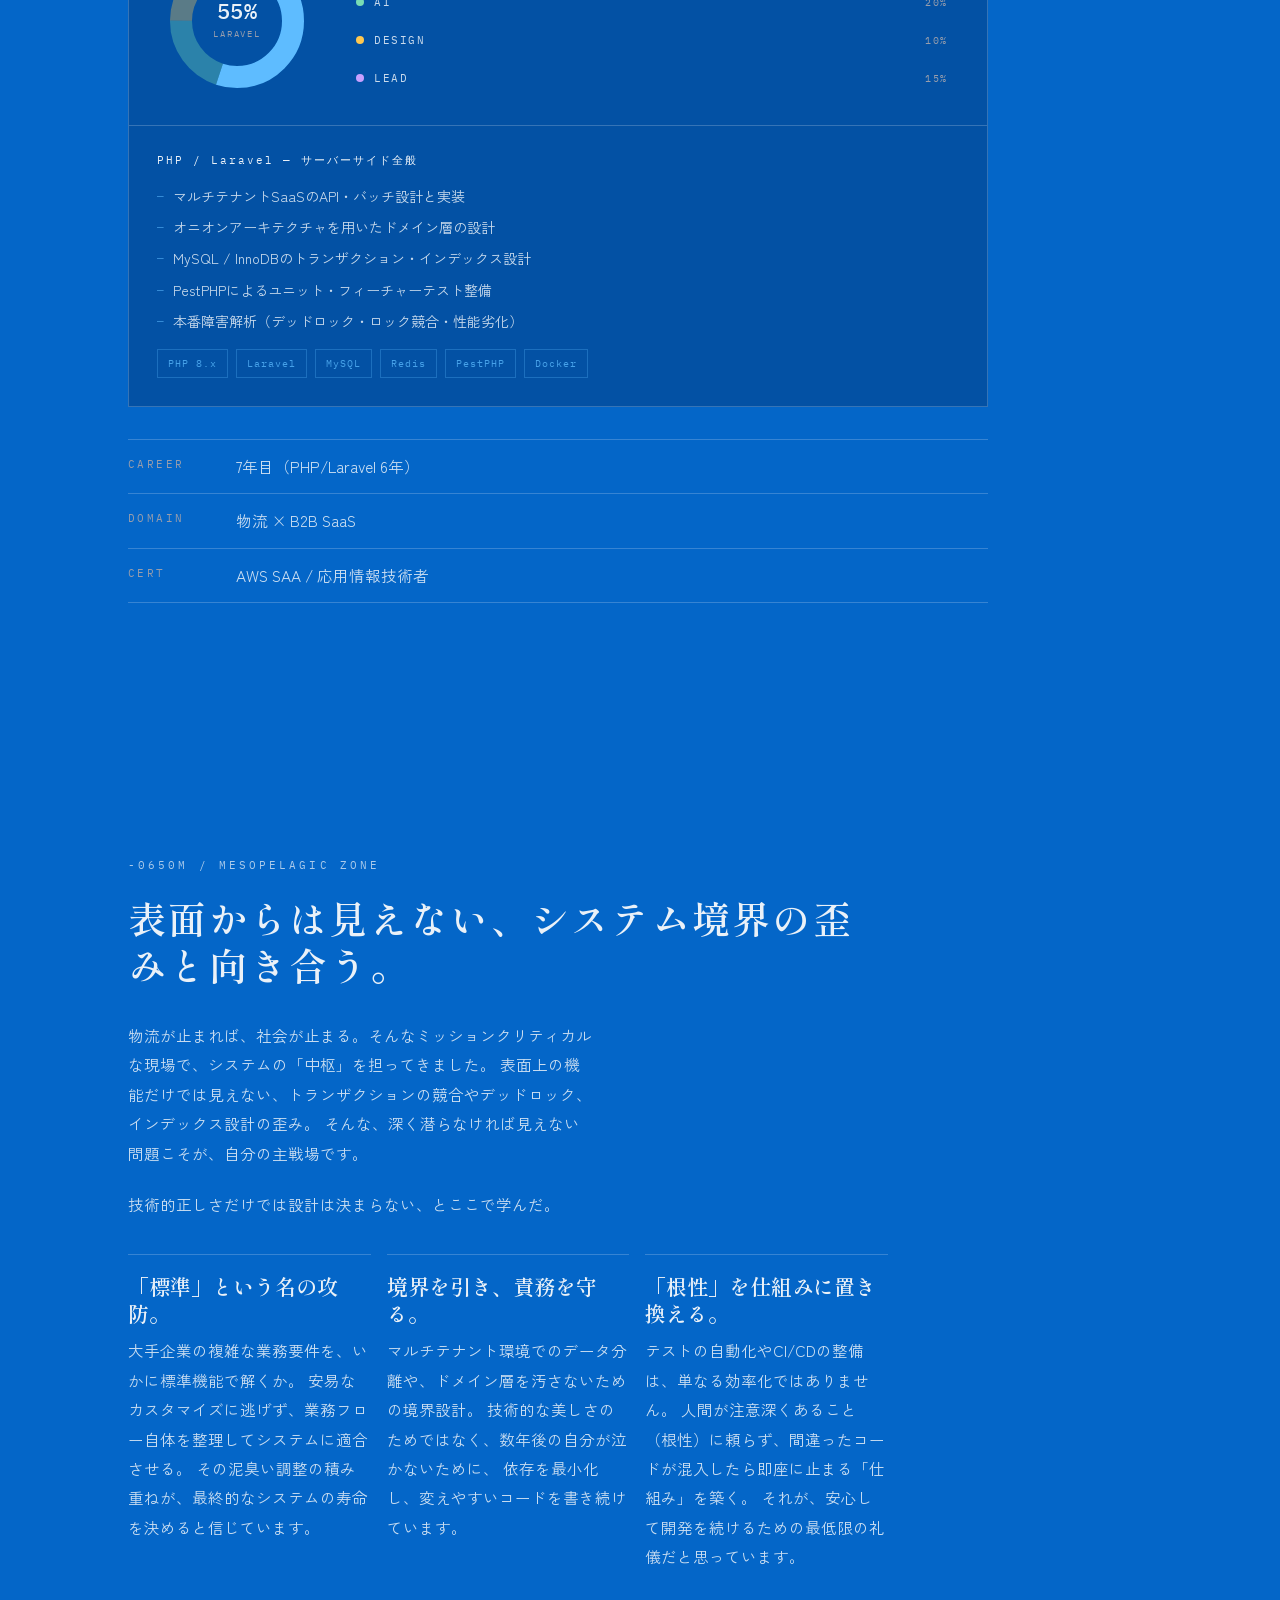
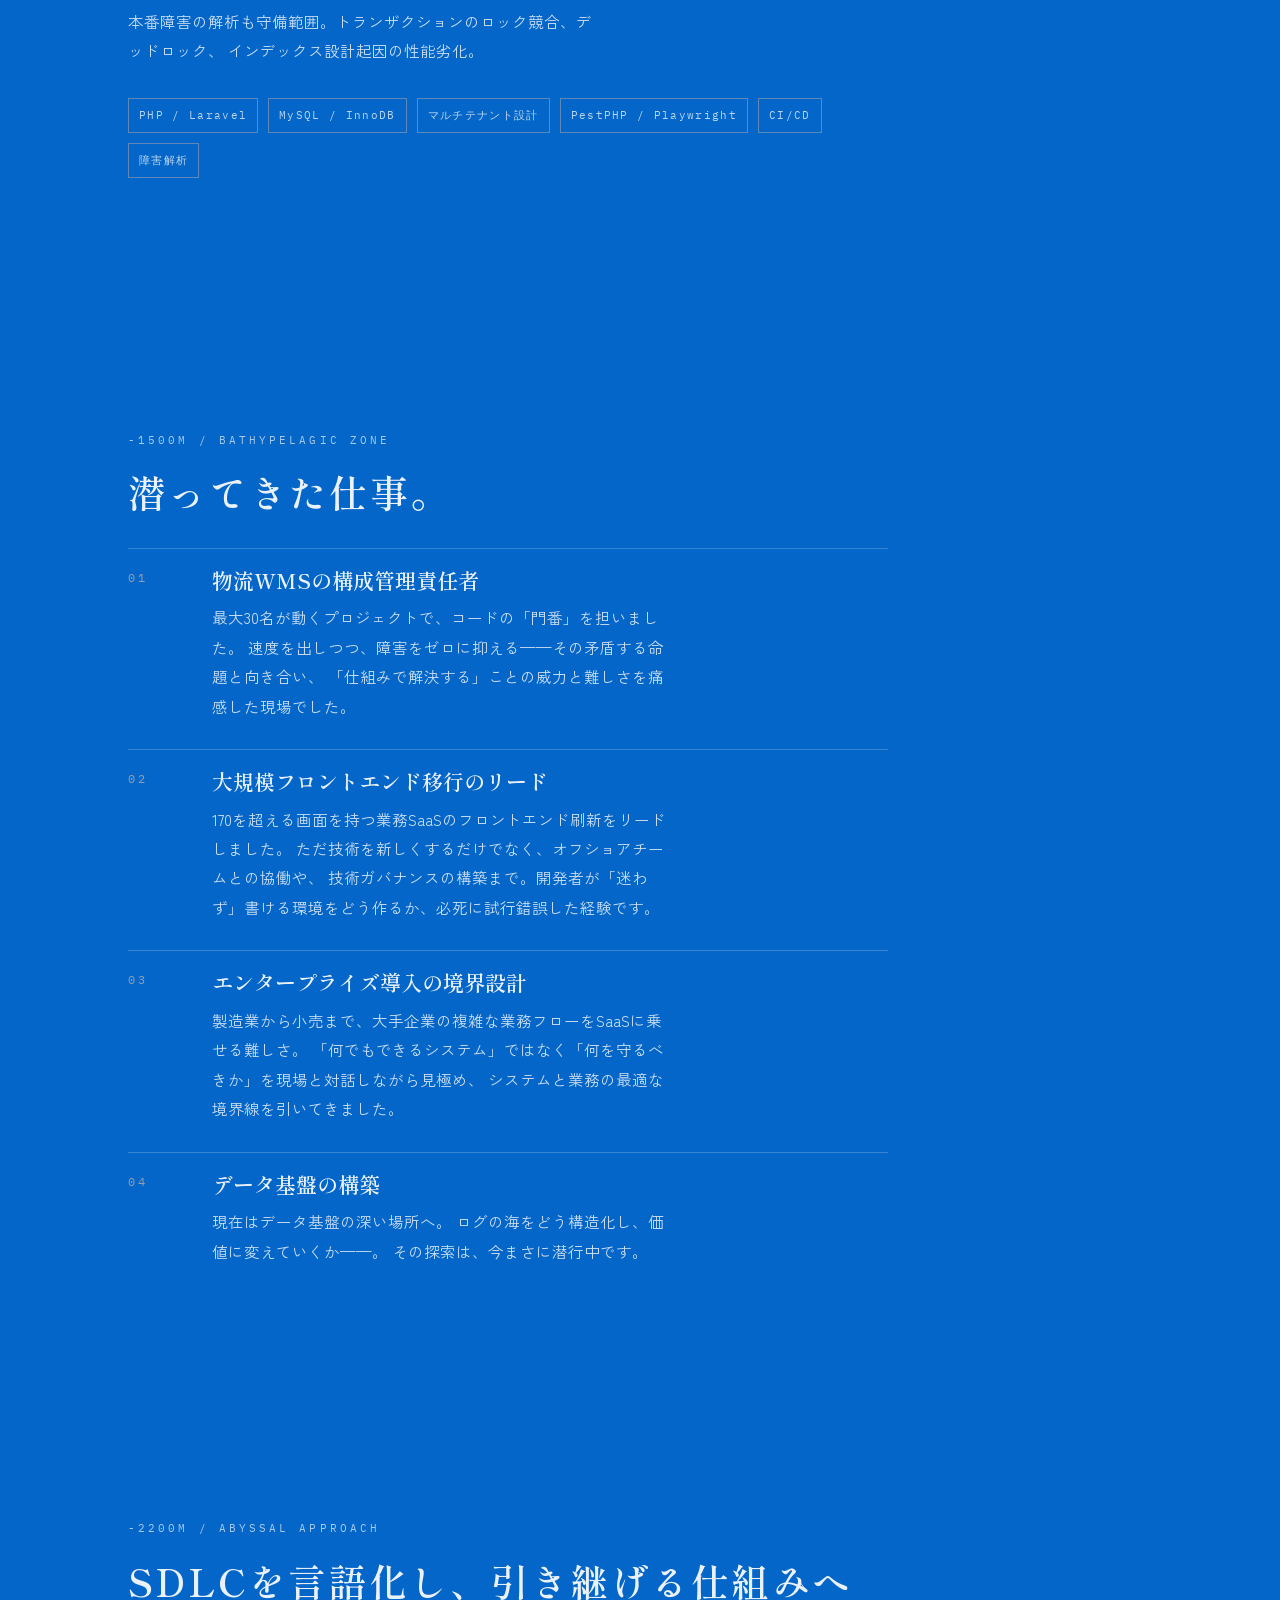
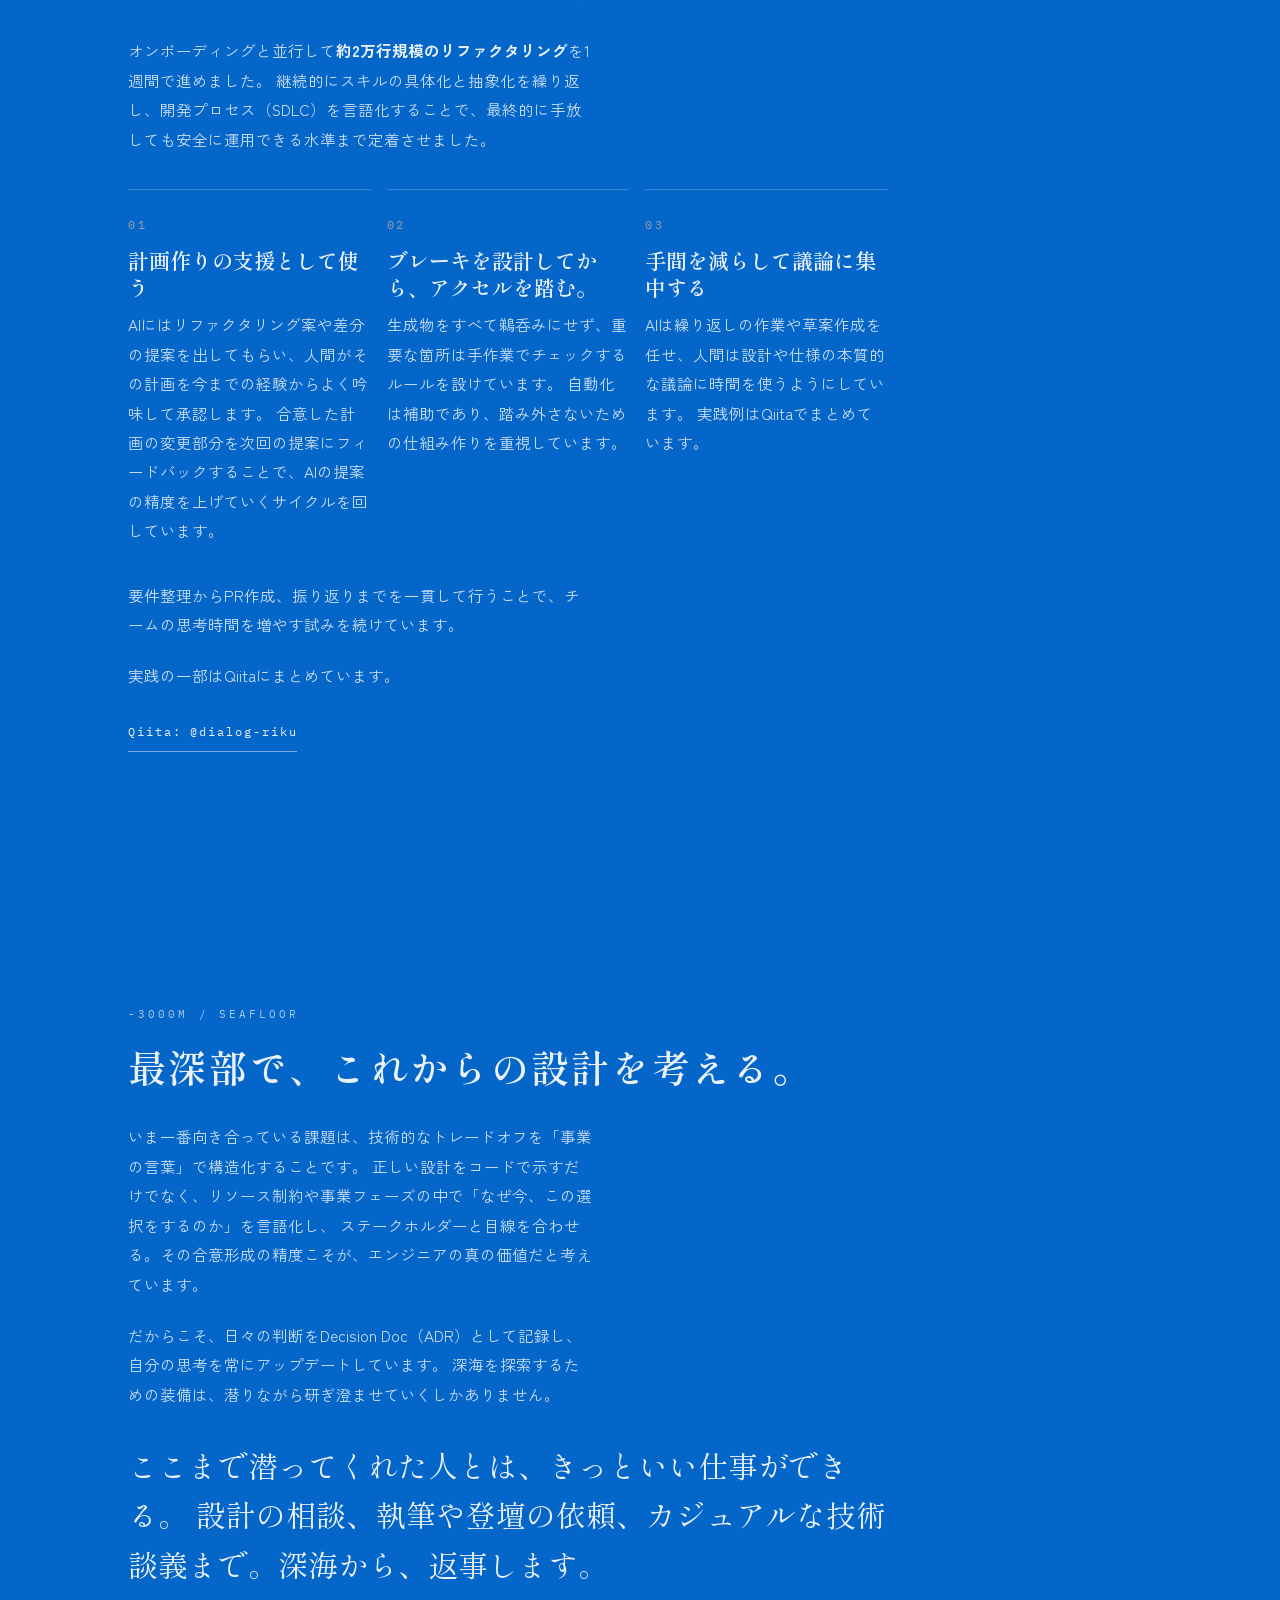
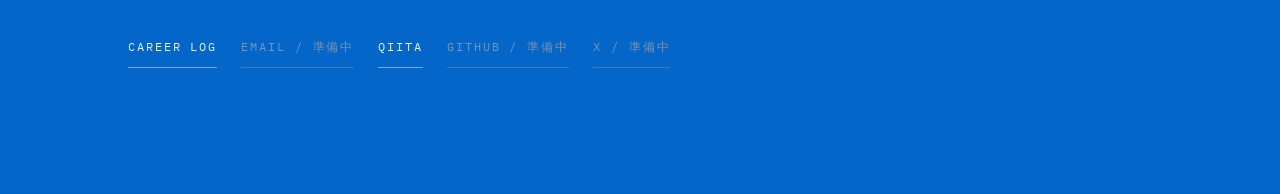
==== commit 1c6e779e: "feat(portfolio): update AI-related content for clarity and improved messaging" ====
--- a/index.html
+++ b/index.html
@@ -54,11 +54,10 @@
             </article>
             <article>
               <span>AI</span>
-              <h3>AIに「丸投げ」する恐怖と向き合う。</h3>
-              <p>
-                AIは便利だ。でも、AIに判断を委ねて楽をしようとしたときほど、
-                後で大きな手戻りが起きる。だから、AIを使う時ほど「どこで止めるか」というブレーキを、
-                自分の責任で設計するようにしている。
+              <h3>AIは道具。使いどころと止めどきを自分で決める。</h3>
+              <p>
+                AIは便利だが、判断基準や停止条件を自分で設計して使う。ツール任せにせず、
+                手戻りを避けるためのルールとチェックを組み込むようにしている。
               </p>
             </article>
             <article>
@@ -148,13 +147,13 @@
               </div>
 
               <div id="panel-ai" class="gauge-panel" role="tabpanel" hidden>
-                <p class="gauge-panel-title">AI駆動開発 — エージェント設計と運用</p>
+                <p class="gauge-panel-title">AI活用 — 支援と仕組み化</p>
                 <ul class="gauge-panel-list">
-                  <li>1週間・2万行規模のAIリファクタリング実施</li>
-                  <li>Kiro・Claudeを使ったエージェントスキル自作</li>
-                  <li>ブランチ作成〜コミットまでの自動化パイプライン構築</li>
-                  <li>SDLC全体へのAIエージェント組み込み設計</li>
-                  <li>社内AI活用推進タスクフォースのリード</li>
+                  <li>AIを本格的に使った大規模リファクタリングの実務経験</li>
+                  <li>社内で再利用できるエージェントスキルの作成と運用設計</li>
+                  <li>実装からPR作成までの一部自動化パイプラインの整備</li>
+                  <li>開発プロセス（SDLC）の言語化とツール化による引き継ぎ性向上</li>
+                  <li>実践知の共有と社内展開への関与</li>
                 </ul>
                 <ul class="gauge-panel-chips">
                   <li>Kiro</li><li>Claude</li><li>GitHub Actions</li><li>Prompt Engineering</li>
@@ -303,44 +302,42 @@
       <section class="section" id="ai-driven" data-depth="2200" aria-labelledby="ai-title">
         <div class="content reveal">
           <p class="depth-tag">-2200M / ABYSSAL APPROACH</p>
-          <h2 id="ai-title">AIを「便利な道具」から「自律的なチームメンバー」へ。</h2>
-          <p>
-            直近、新規プロジェクトにアサインされたその週に、オンボーディングと並行して<strong>約2万行規模のリファクタリング</strong>を完遂しました。
-            これは単にAIにコードを書かせた結果ではなく、AIが「自律的に走れる」ようにSDLC全体を再設計した成果です。
+          <h2 id="ai-title">SDLCを言語化し、引き継げる仕組みへ</h2>
+          <p>
+            オンボーディングと並行して<strong>約2万行規模のリファクタリング</strong>を1週間で進めました。
+            継続的にスキルの具体化と抽象化を繰り返し、開発プロセス（SDLC）を言語化することで、最終的に手放しても安全に運用できる水準まで定着させました。
           </p>
           <div class="ai-flow" aria-label="AI駆動開発の流れ">
             <article>
               <span>01</span>
-              <h3>「指示」を「計画への合意」に昇華させる。</h3>
-              <p>
-                AIに一行ずつコードを書かせるのではなく、リファクタリングの「計画」を提示させ、その合意のみを人間が行う。
-                あとの実装からPR作成まではAIが自律的に完遂する環境を、エージェントスキルの自作で実現しました。
+              <h3>計画作りの支援として使う</h3>
+              <p>
+                AIにはリファクタリング案や差分の提案を出してもらい、人間がその計画を今までの経験からよく吟味して承認します。
+                合意した計画の変更部分を次回の提案にフィードバックすることで、AIの提案の精度を上げていくサイクルを回しています。
               </p>
             </article>
             <article>
               <span>02</span>
               <h3>ブレーキを設計してから、アクセルを踏む。</h3>
               <p>
-                AIが生成したコードをすべて盲信するのではなく、あらかじめ「リスクの急所」を定義しておく。
-                自動化による加速を最大化するためには、どこで止めるべきか、どこを人間がチェックすべきかという「ブレーキ」の設計こそが重要です。
+                生成物をすべて鵜呑みにせず、重要な箇所は手作業でチェックするルールを設けています。
+                自動化は補助であり、踏み外さないための仕組み作りを重視しています。
               </p>
             </article>
             <article>
               <span>03</span>
-              <h3>AIとAIを戦わせ、人間は「問い」に集中する。</h3>
-              <p>
-                実装担当のAIに対し、別のAIを「レビュアー」としてぶつけ、矛盾や考慮漏れを炙り出す。
-                細かなコードの粗をAI同士で解決させることで、人間は「そもそもこの仕様で価値が届けられるのか」という本質的な問いに時間を割けるようになります。
-              </p>
-            </article>
-          </div>
-          <p>
-            対象は単なるコード生成だけではありません。要件着手からPull Request作成、
-            振り返りを通じたAIのコンテキスト更新まで。SDLC全体を、
-            AIエージェントが連続的・自律的に走れる環境として設計しています。
-          </p>
-          <p>
-            社内ではAI活用推進のタスクフォースをリード。実践知はQiitaで公開しています。
+              <h3>手間を減らして議論に集中する</h3>
+              <p>
+                AIは繰り返しの作業や草案作成を任せ、人間は設計や仕様の本質的な議論に時間を使うようにしています。
+                実践例はQiitaでまとめています。
+              </p>
+            </article>
+          </div>
+          <p>
+            要件整理からPR作成、振り返りまでを一貫して行うことで、チームの思考時間を増やす試みを続けています。
+          </p>
+          <p>
+            実践の一部はQiitaにまとめています。
           </p>
           <a class="text-link" href="https://qiita.com/dialog-riku" target="_blank" rel="noreferrer">
             Qiita: @dialog-riku
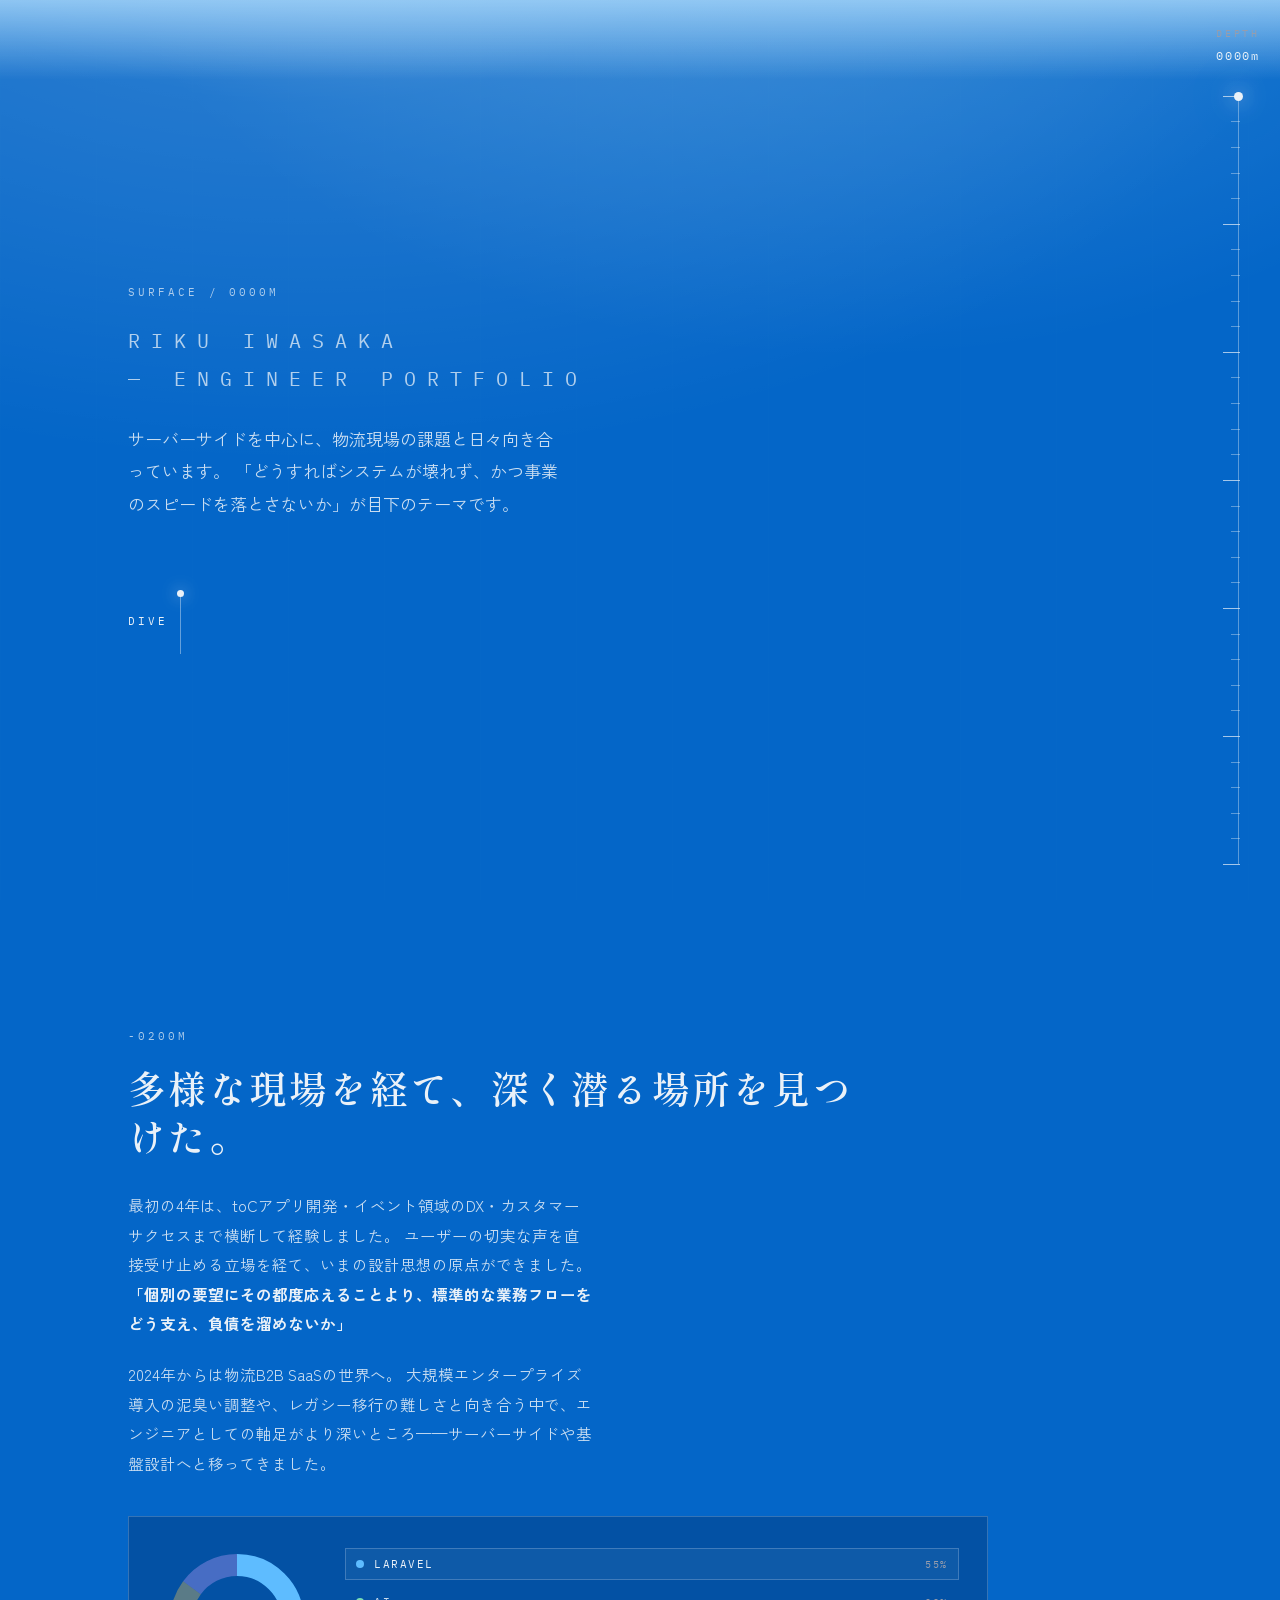
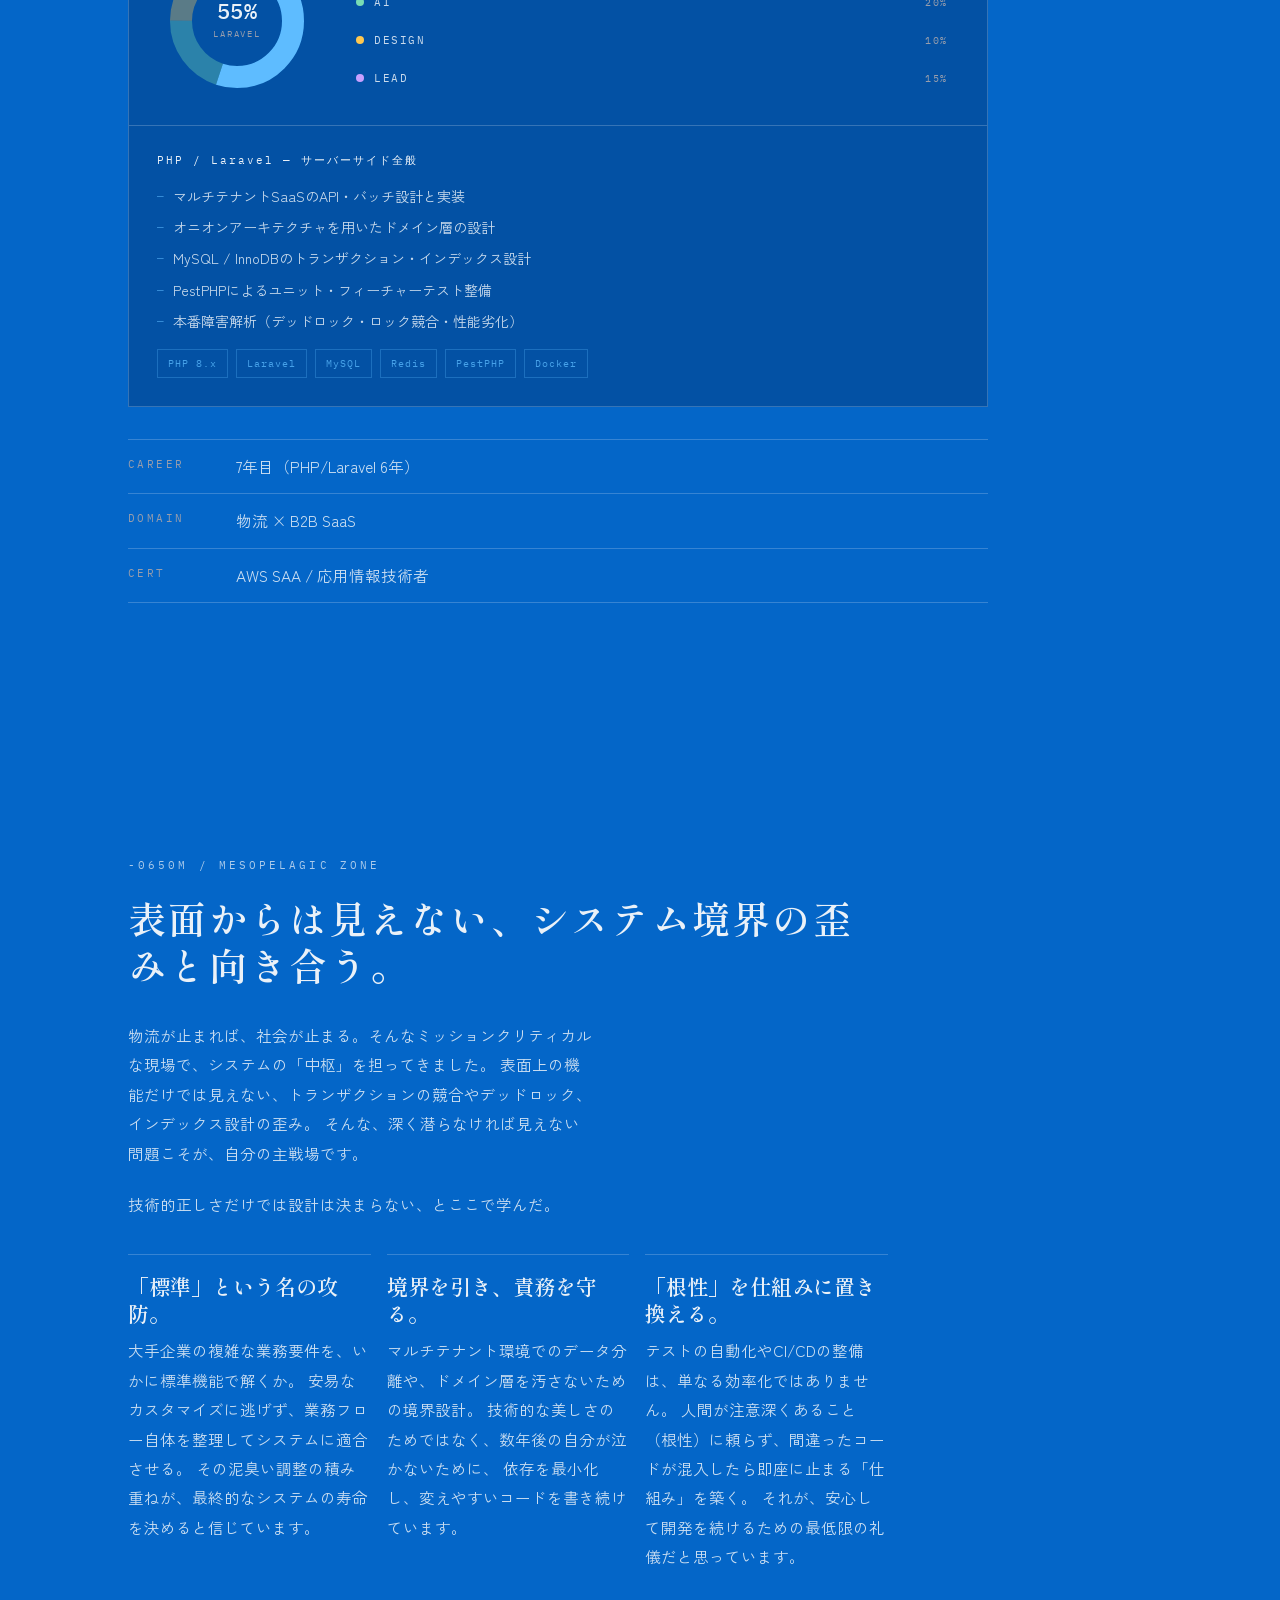
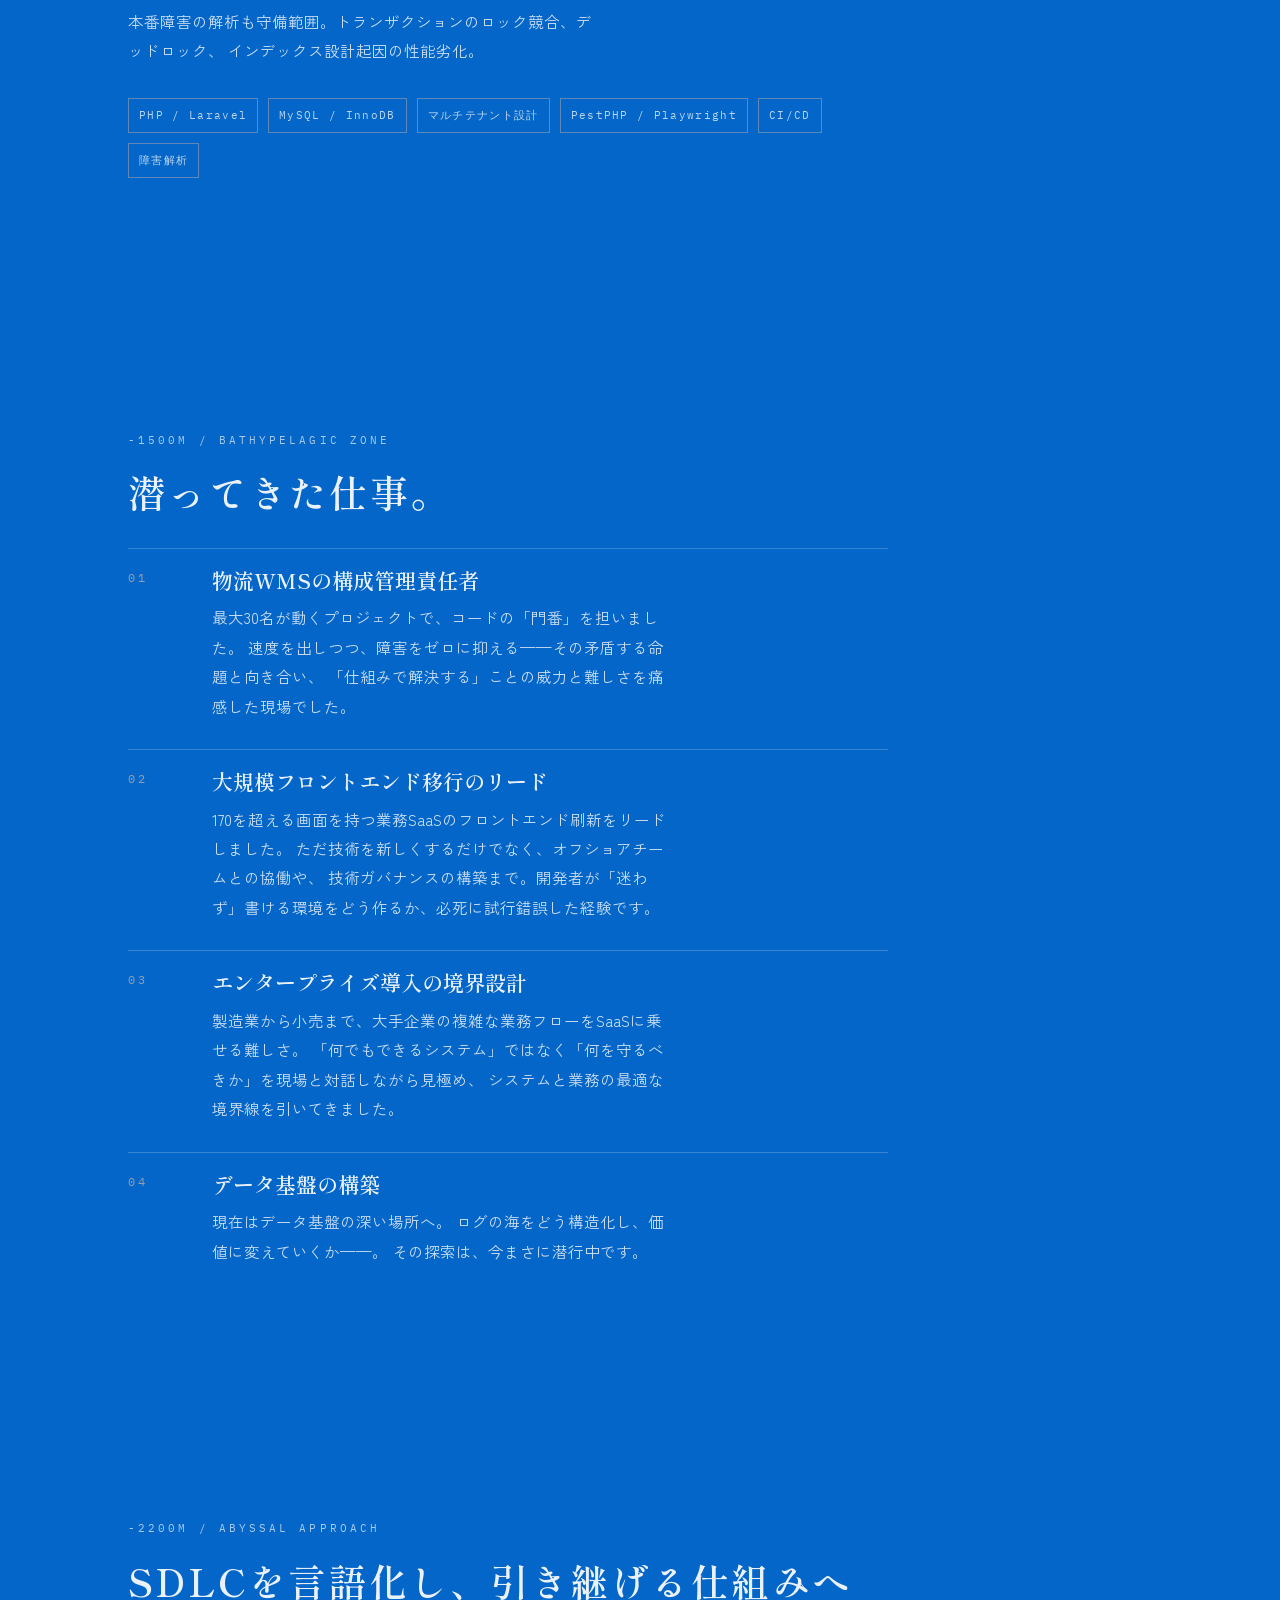
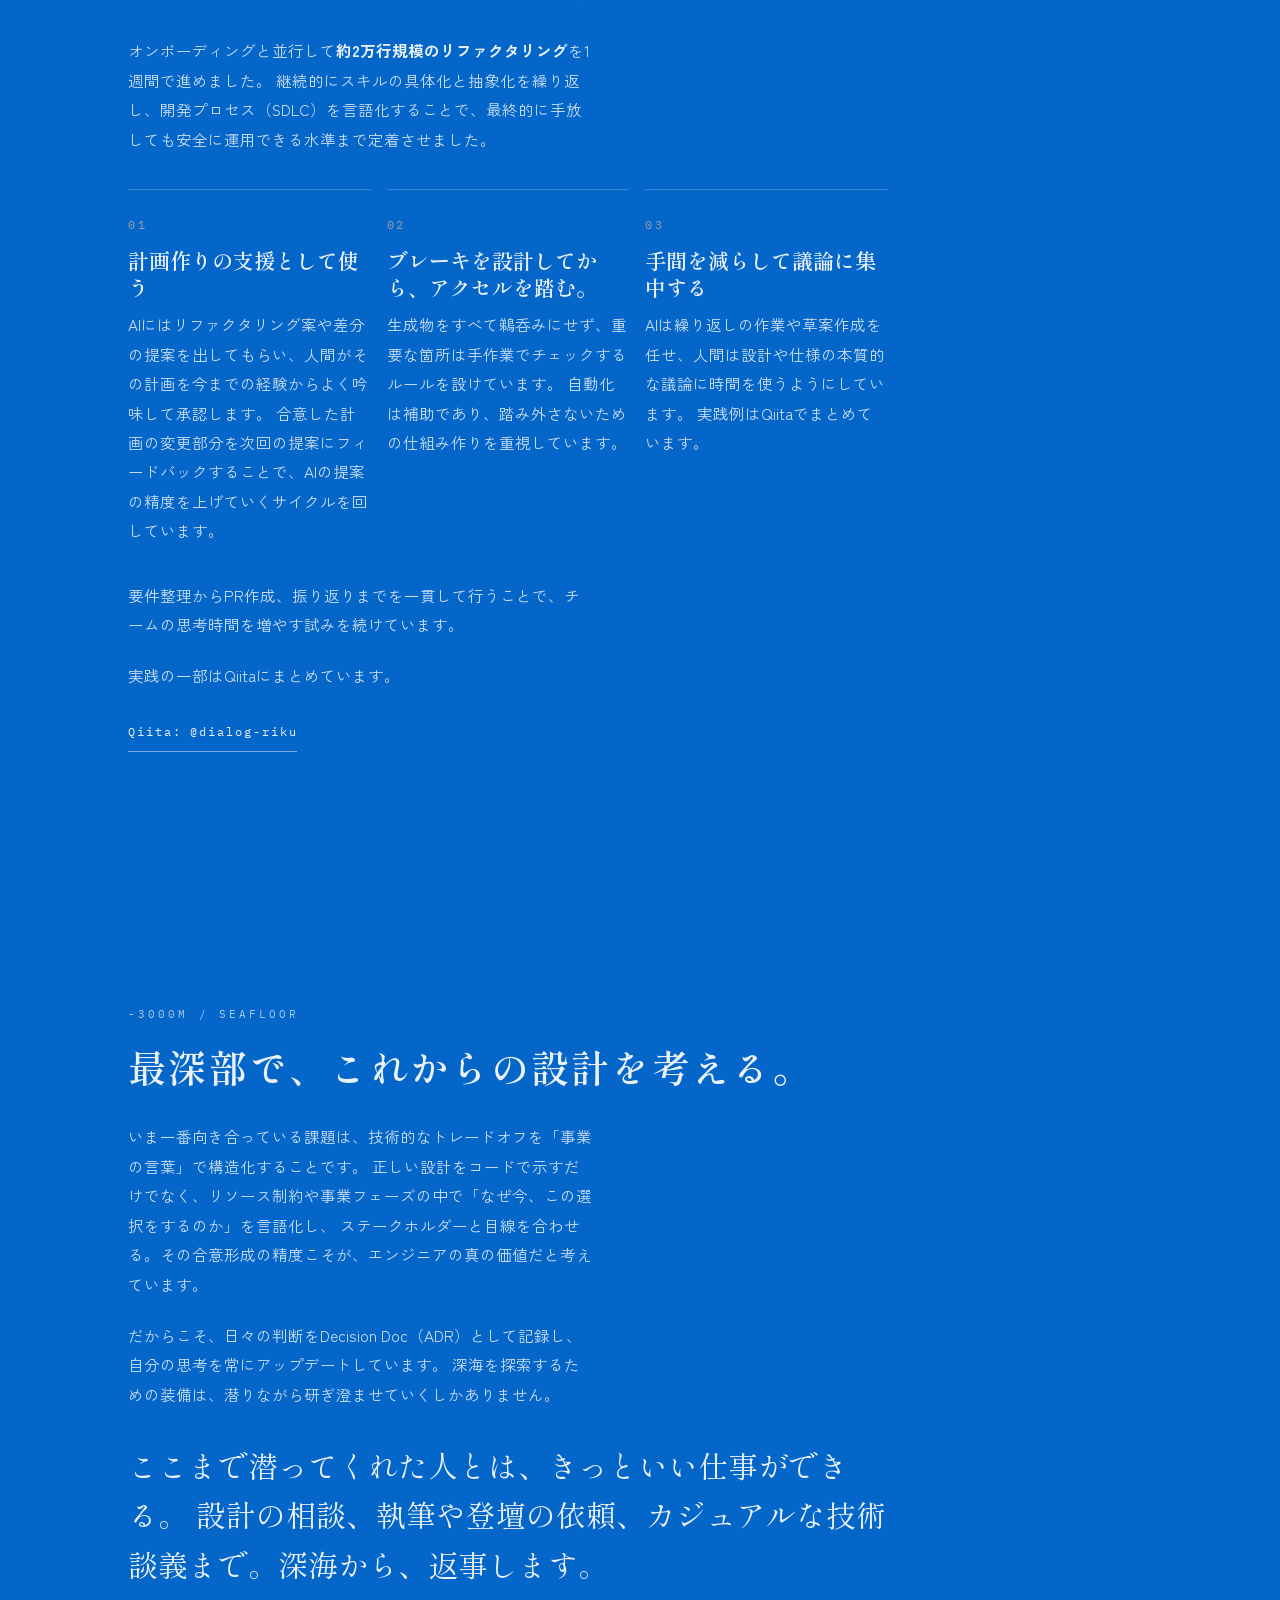
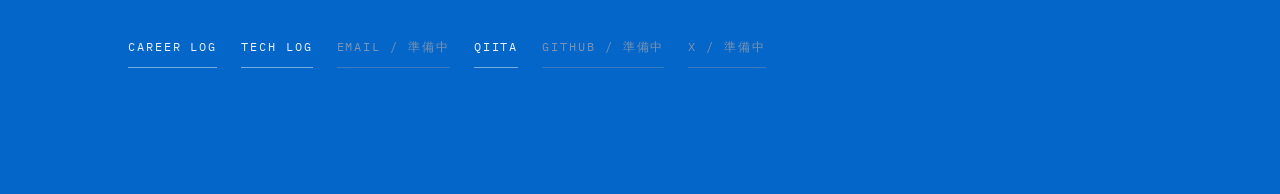
==== commit 13705a84: "feat: implement blog module with new layout styles and three technical articles" ====
--- a/index.html
+++ b/index.html
@@ -1,6 +1,13 @@
 <!doctype html>
 <html lang="ja">
   <head>
+    <!-- Google Tag Manager -->
+    <script>(function(w,d,s,l,i){w[l]=w[l]||[];w[l].push({'gtm.start':
+    new Date().getTime(),event:'gtm.js'});var f=d.getElementsByTagName(s)[0],
+    j=d.createElement(s),dl=l!='dataLayer'?'&l='+l:'';j.async=true;j.src=
+    'https://www.googletagmanager.com/gtm.js?id='+i+dl;f.parentNode.insertBefore(j,f);
+    })(window,document,'script','dataLayer','GTM-K39FHRSS');</script>
+    <!-- End Google Tag Manager -->
     <meta charset="utf-8">
     <meta name="viewport" content="width=device-width, initial-scale=1">
     <meta
@@ -18,6 +25,10 @@
     <link rel="stylesheet" href="./style/styles.css?v=sky">
   </head>
   <body>
+    <!-- Google Tag Manager (noscript) -->
+    <noscript><iframe src="https://www.googletagmanager.com/ns.html?id=GTM-K39FHRSS"
+    height="0" width="0" style="display:none;visibility:hidden"></iframe></noscript>
+    <!-- End Google Tag Manager (noscript) -->
     <canvas id="marine-snow" aria-hidden="true"></canvas>
     <div class="sun-rays" aria-hidden="true"></div>
 
@@ -364,6 +375,7 @@
           </p>
           <nav class="links" aria-label="連絡先リンク">
             <a href="./history.html">CAREER LOG</a>
+            <a href="./blog.html">TECH LOG</a>
             <span aria-disabled="true">EMAIL / 準備中</span>
             <a href="https://qiita.com/dialog-riku" target="_blank" rel="noreferrer">QIITA</a>
             <span aria-disabled="true">GITHUB / 準備中</span>
